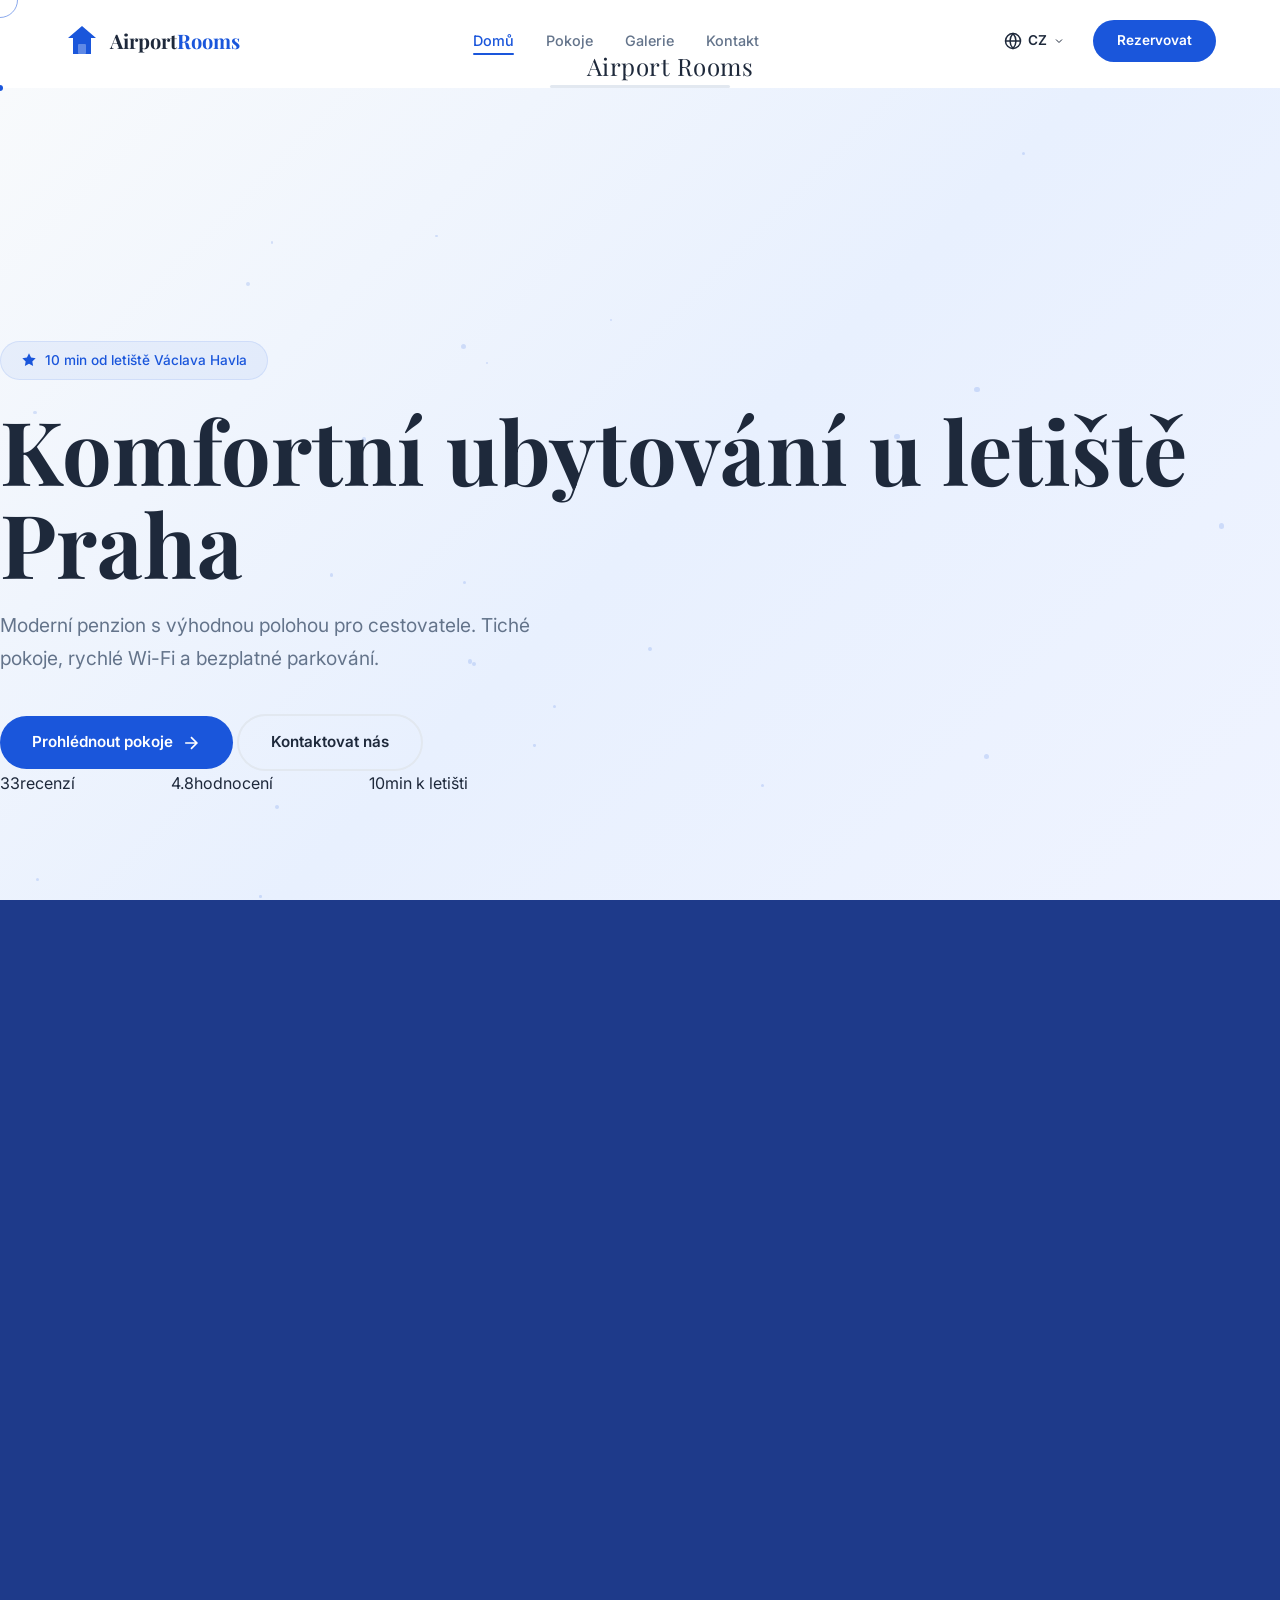
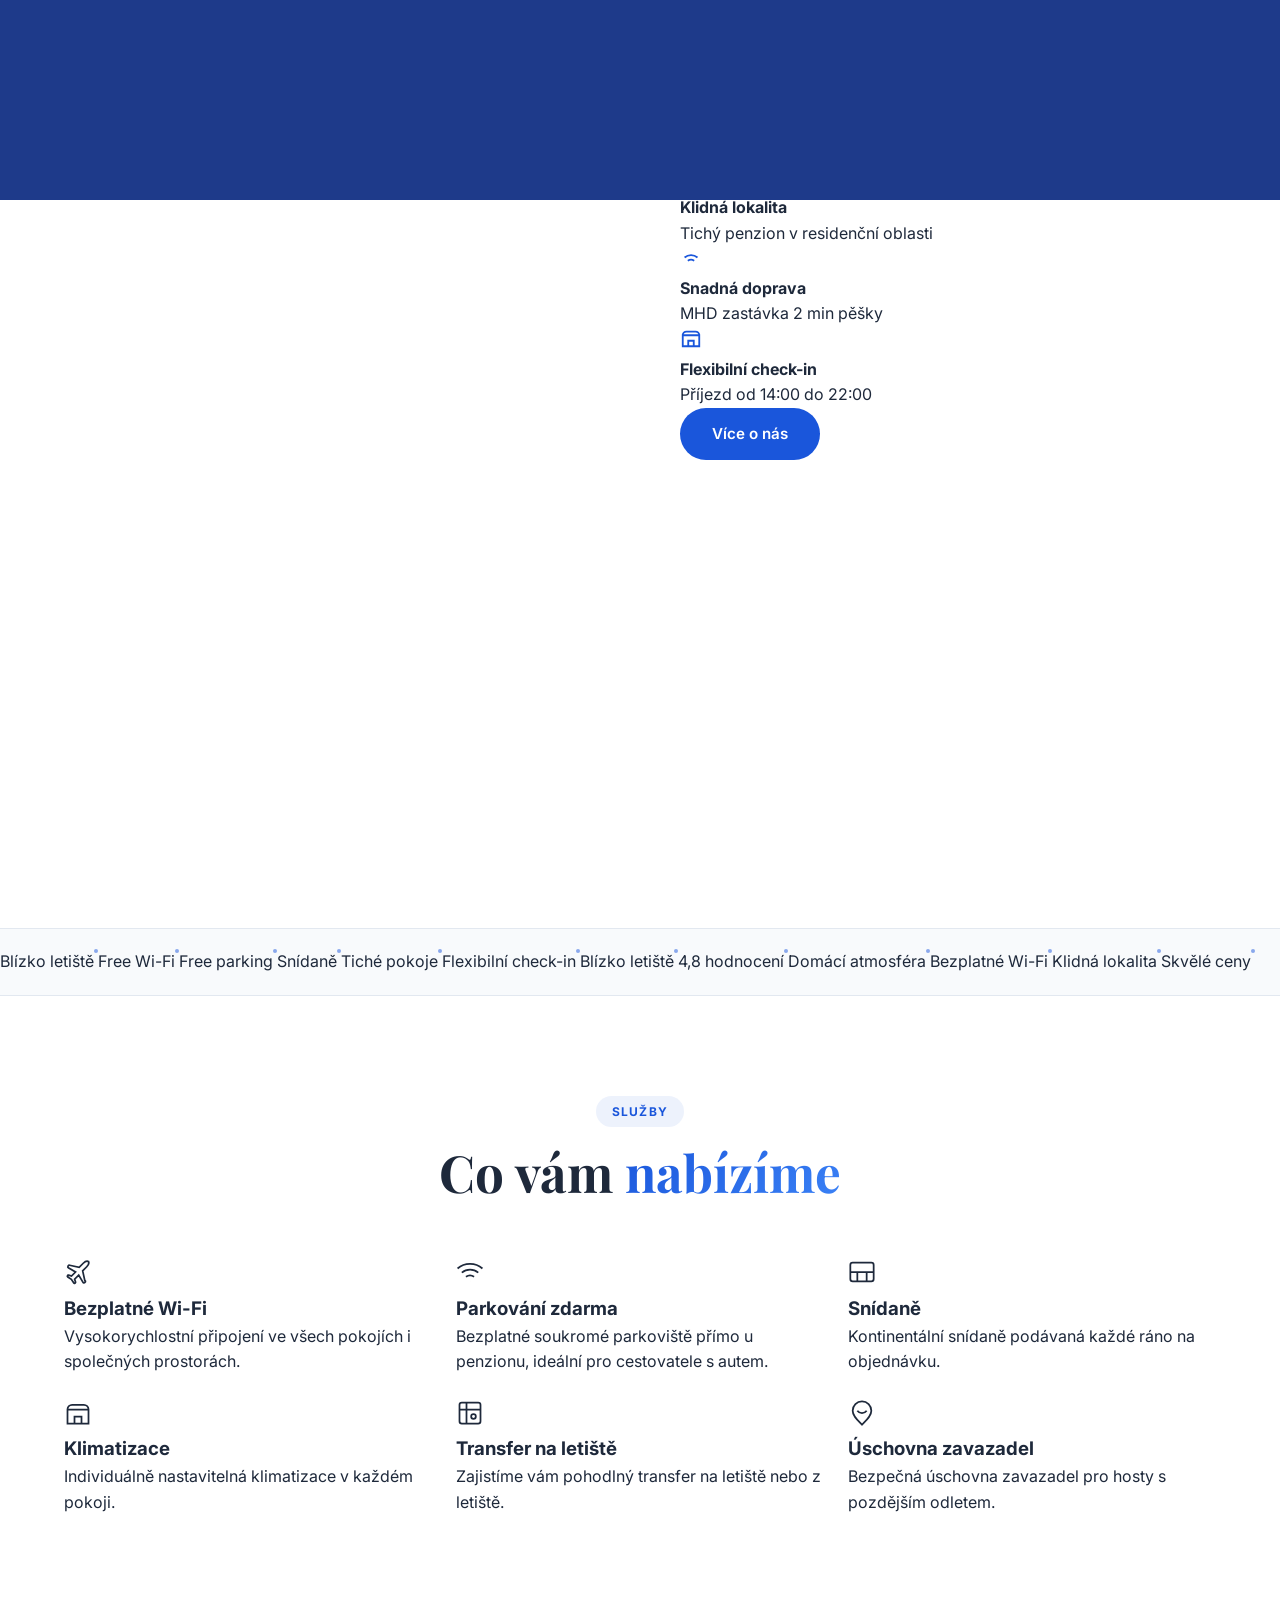
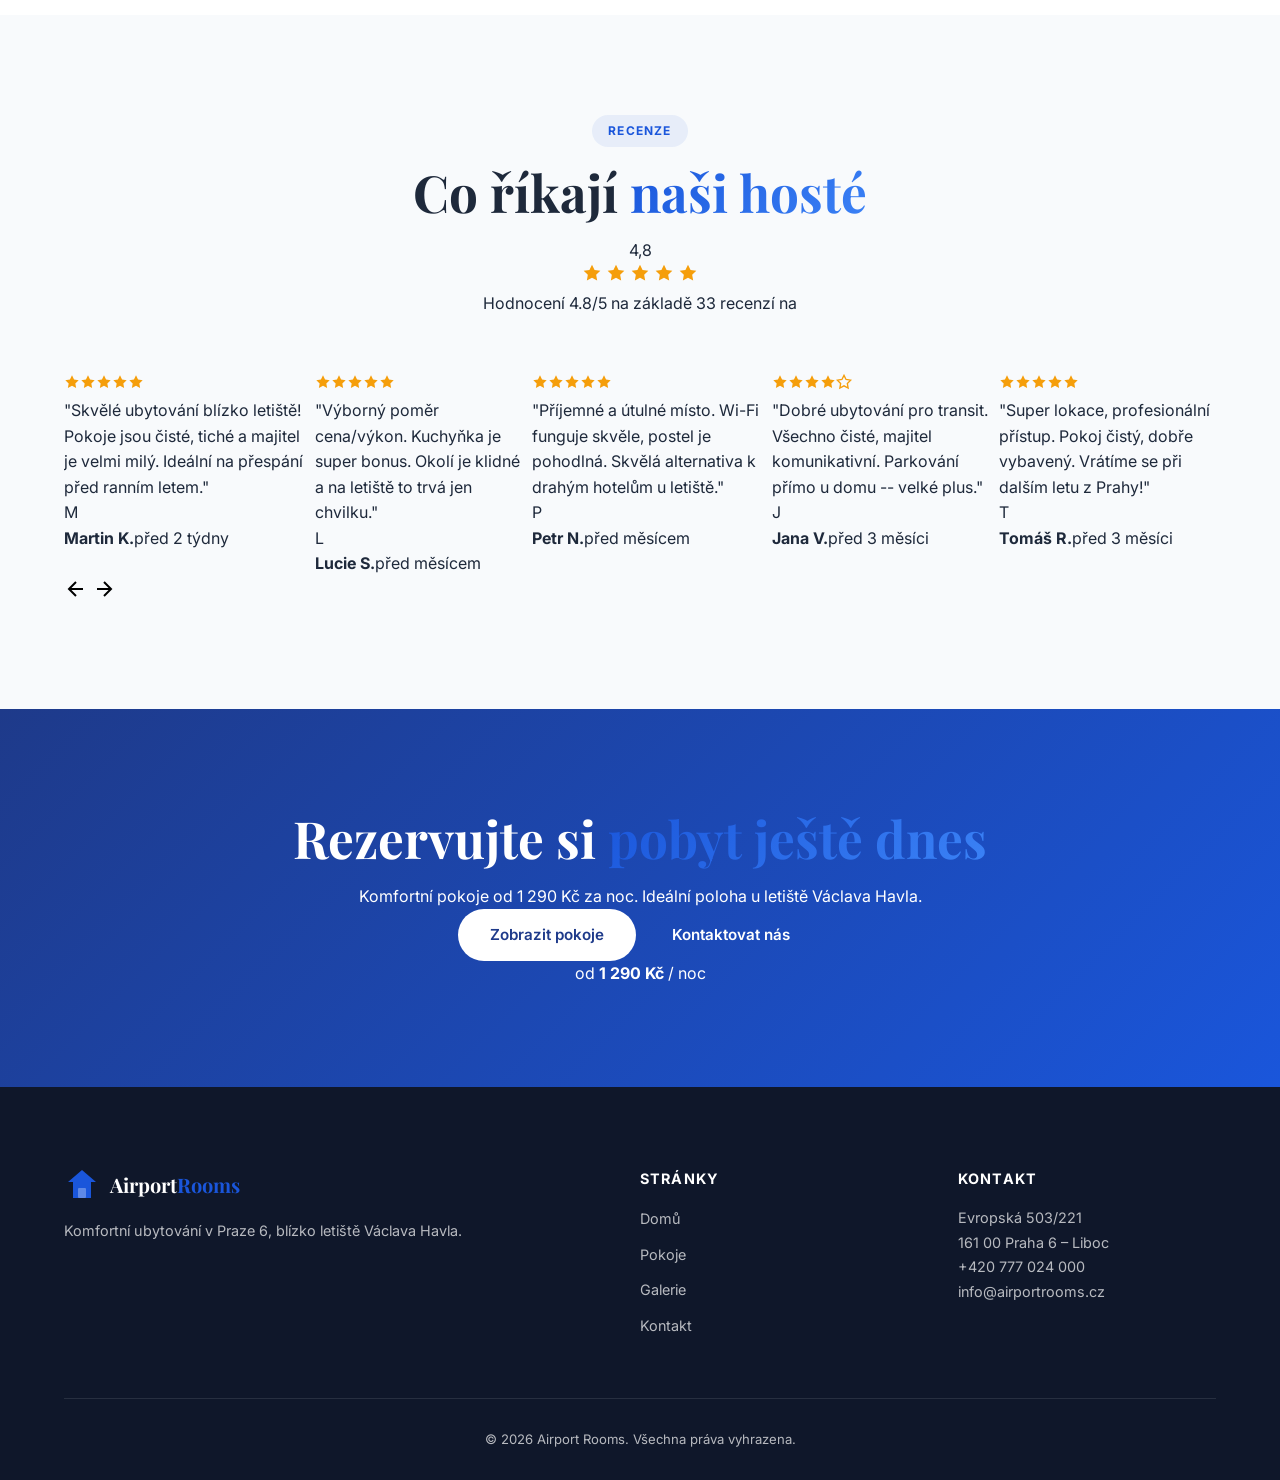
==== index.html @ 56394f33 "Initial commit - airport rooms website" ====
<!DOCTYPE html>
<html lang="cs">
<head>
    <meta charset="UTF-8">
    <meta name="viewport" content="width=device-width, initial-scale=1.0">
    <title>Airport Rooms | Ubytování u letiště Praha</title>
    <meta name="description" content="Airport Rooms – moderní penzion v Praze 6-Liboc. Komfortní ubytování blízko letiště Václava Havla s bezplatným Wi-Fi, sdíleným lounge a kuchyní.">
    <link rel="preconnect" href="https://fonts.googleapis.com">
    <link rel="preconnect" href="https://fonts.gstatic.com" crossorigin>
    <link href="https://fonts.googleapis.com/css2?family=Inter:wght@300;400;500;600;700;800;900&family=Playfair+Display:ital,wght@0,400;0,700;1,400&display=swap" rel="stylesheet">
    <link rel="stylesheet" href="css/style.css">
    <link rel="icon" type="image/svg+xml" href="data:image/svg+xml,<svg xmlns='http://www.w3.org/2000/svg' viewBox='0 0 32 32'><path d='M16 2L6 14h4v14h12V14h4L16 2z' fill='%231a56db'/></svg>">
</head>
<body data-page="home">

    <!-- PRELOADER -->
    <div id="preloader">
        <div class="preloader-inner">
            <div class="preloader-logo">
                <svg class="preloader-icon" viewBox="0 0 48 48" fill="none" xmlns="http://www.w3.org/2000/svg">
                    <path d="M24 4L4 20h6v20h28V20h6L24 4z" stroke="#fff" stroke-width="2" fill="none"/>
                    <rect x="18" y="28" width="12" height="12" rx="1" stroke="#fff" stroke-width="1.5" fill="none"/>
                    <path d="M40 8l-6 2 2-6 4 4z" fill="#fff" opacity=".6"/>
                    <path d="M44 12l-4 1.5 1.5-4L44 12z" fill="#fff" opacity=".3"/>
                </svg>
                <span class="preloader-text">Airport Rooms</span>
            </div>
            <div class="preloader-bar"><div class="preloader-bar-fill"></div></div>
        </div>
    </div>

    <!-- CURSOR -->
    <div class="cursor-dot"></div>
    <div class="cursor-ring"></div>

    <!-- PAGE TRANSITION -->
    <div class="page-transition" id="pageTransition">
        <span class="transition-label">Airport Rooms</span>
    </div>

    <!-- NAVIGATION -->
    <nav class="navbar" id="navbar">
        <div class="nav-container">
            <a href="index.html" class="nav-logo">
                <svg class="logo-svg" viewBox="0 0 36 36" fill="none" xmlns="http://www.w3.org/2000/svg">
                    <path d="M18 3L4 15h5v16h18V15h5L18 3z" fill="currentColor"/>
                    <rect x="14" y="21" width="8" height="10" rx="1" fill="#fff" opacity=".3"/>
                </svg>
                <span class="logo-text">Airport<span class="logo-accent">Rooms</span></span>
            </a>
            <ul class="nav-menu" id="navMenu">
                <li><a href="index.html" class="nav-link active" data-i18n="nav.home">Domů</a></li>
                <li><a href="rooms.html" class="nav-link" data-i18n="nav.rooms">Pokoje</a></li>
                <li><a href="gallery.html" class="nav-link" data-i18n="nav.gallery">Galerie</a></li>
                <li><a href="contact.html" class="nav-link" data-i18n="nav.contact">Kontakt</a></li>
            </ul>
            <div class="nav-right">
                <div class="lang-switcher" id="langSwitcher">
                    <button class="lang-btn" id="langBtn" aria-label="Language">
                        <svg width="18" height="18" viewBox="0 0 24 24" fill="none" stroke="currentColor" stroke-width="2"><circle cx="12" cy="12" r="10"/><path d="M2 12h20M12 2a15.3 15.3 0 0 1 4 10 15.3 15.3 0 0 1-4 10 15.3 15.3 0 0 1-4-10 15.3 15.3 0 0 1 4-10z"/></svg>
                        <span id="currentLang">CZ</span>
                        <svg class="lang-chevron" width="12" height="12" viewBox="0 0 24 24" fill="none" stroke="currentColor" stroke-width="2"><path d="M6 9l6 6 6-6"/></svg>
                    </button>
                    <div class="lang-dropdown" id="langDropdown">
                        <button class="lang-option active" data-lang="cs">Čeština</button>
                        <button class="lang-option" data-lang="en">English</button>
                        <button class="lang-option" data-lang="de">Deutsch</button>
                        <button class="lang-option" data-lang="ru">Русский</button>
                        <button class="lang-option" data-lang="it">Italiano</button>
                        <button class="lang-option" data-lang="pl">Polski</button>
                    </div>
                </div>
                <a href="rooms.html" class="nav-cta" data-i18n="nav.book">Rezervovat</a>
            </div>
            <button class="hamburger" id="hamburger" aria-label="Menu">
                <span></span><span></span><span></span>
            </button>
        </div>
    </nav>

    <!-- HERO -->
    <section class="hero" id="hero">
        <div class="hero-bg">
            <div class="hero-particles" id="heroParticles"></div>
            <div class="hero-gradient-bottom"></div>
        </div>
        <div class="hero-content">
            <div class="hero-badge reveal-up">
                <svg width="16" height="16" viewBox="0 0 24 24" fill="currentColor"><path d="M12 2l3.09 6.26L22 9.27l-5 4.87 1.18 6.88L12 17.77l-6.18 3.25L7 14.14 2 9.27l6.91-1.01L12 2z"/></svg>
                <span data-i18n="hero.badge">Hodnocení 4,8 / 5 na Google -- 33 recenzí</span>
            </div>
            <h1 class="hero-title">
                <span class="reveal-up" style="--delay:.1s" data-i18n="hero.title1">Váš domov</span>
                <span class="reveal-up hero-accent" style="--delay:.2s" data-i18n="hero.title2">u letiště Praha</span>
            </h1>
            <p class="hero-subtitle reveal-up" style="--delay:.3s" data-i18n="hero.subtitle">
                Komfortní ubytování v klidné čtvrti Praha 6 – Liboc, pouhých 10 minut od Letiště Václava Havla. Moderní pokoje, bezplatné Wi-Fi a domácí atmosféra.
            </p>
            <div class="hero-btns reveal-up" style="--delay:.4s">
                <a href="rooms.html" class="btn btn-primary btn-glow">
                    <span data-i18n="hero.cta1">Prohlédnout pokoje</span>
                    <svg width="20" height="20" viewBox="0 0 24 24" fill="none" stroke="currentColor" stroke-width="2"><path d="M5 12h14M12 5l7 7-7 7"/></svg>
                </a>
                <a href="contact.html" class="btn btn-outline" data-i18n="hero.cta2">Kontaktovat nás</a>
            </div>
            <div class="hero-stats reveal-up" style="--delay:.5s">
                <div class="stat"><span class="stat-num" data-count="33">0</span><span class="stat-lbl" data-i18n="hero.stat1">recenzí</span></div>
                <div class="stat-div"></div>
                <div class="stat"><span class="stat-num" data-count="4.8" data-dec="1">0</span><span class="stat-lbl" data-i18n="hero.stat2">hodnocení</span></div>
                <div class="stat-div"></div>
                <div class="stat"><span class="stat-num" data-count="10">0</span><span class="stat-lbl" data-i18n="hero.stat3">min k letišti</span></div>
            </div>
        </div>
    </section>

    <!-- ABOUT -->
    <section class="section about" id="about">
        <div class="container">
            <div class="about-grid">
                <div class="about-images reveal-left">
                    <div class="about-img about-img-1">
                        <img src="https://images.unsplash.com/photo-1566073771259-6a8506099945?w=600&h=800&fit=crop&q=80" alt="Airport Rooms">
                    </div>
                    <div class="about-img about-img-2">
                        <img src="https://images.unsplash.com/photo-1631049307264-da0ec9d70304?w=500&h=400&fit=crop&q=80" alt="Airport Rooms">
                    </div>
                    <div class="about-deco-circle"></div>
                </div>
                <div class="about-content">
                    <span class="tag reveal-up" data-i18n="about.tag">O nás</span>
                    <h2 class="title-lg reveal-up"><span data-i18n="about.title1">Penzion s </span><span class="gradient-text" data-i18n="about.title2">domácí atmosférou</span><span data-i18n="about.title3"> v Praze 6</span></h2>
                    <p class="text-body reveal-up" data-i18n="about.p1">Airport Rooms je útulný penzion v klidné rezidenční čtvrti Praha 6 – Liboc, zasazený do zelené oblasti s parky Šárka-Lysolaje a Divoká Šárka. Nabízíme komfortní ubytování s bezplatným Wi-Fi, sdíleným lounge prostorem a plně vybavenou kuchyní.</p>
                    <p class="text-body reveal-up" data-i18n="about.p2">Díky naší strategické poloze blízko letiště Václava Havla jsme ideální volbou pro cestovatele. Ať přijíždíte nebo odjíždíte – u nás se vždy budete cítit jako doma.</p>
                    <div class="about-features reveal-up">
                        <div class="feat">
                            <div class="feat-icon"><svg width="22" height="22" viewBox="0 0 24 24" fill="none" stroke="var(--primary)" stroke-width="2"><path d="M2 4v16h20V4H2zm0 8h20M7 12v8m5-8v8m5-8v8"/></svg></div>
                            <div><h4 data-i18n="about.feat1.title">Moderní pokoje</h4><p data-i18n="about.feat1.desc">Čisté a pohodlné s vlastním příslušenstvím</p></div>
                        </div>
                        <div class="feat">
                            <div class="feat-icon"><svg width="22" height="22" viewBox="0 0 24 24" fill="none" stroke="var(--primary)" stroke-width="2"><path d="M5 12.55a11 11 0 0 1 14.08 0M8.53 16.11a6 6 0 0 1 6.95 0M12 20h.01"/></svg></div>
                            <div><h4 data-i18n="about.feat2.title">Bezplatné Wi-Fi</h4><p data-i18n="about.feat2.desc">Vysokorychlostní internet v celém objektu</p></div>
                        </div>
                        <div class="feat">
                            <div class="feat-icon"><svg width="22" height="22" viewBox="0 0 24 24" fill="none" stroke="var(--primary)" stroke-width="2"><path d="M3 9h18v12H3V9zM3 9a4 4 0 0 1 4-4h10a4 4 0 0 1 4 4M9 21v-6h6v6"/></svg></div>
                            <div><h4 data-i18n="about.feat3.title">Sdílená kuchyň</h4><p data-i18n="about.feat3.desc">Plně vybavená kuchyně pro hosty</p></div>
                        </div>
                    </div>
                    <a href="rooms.html" class="btn btn-primary reveal-up" style="--delay:.1s" data-i18n="about.cta">Zobrazit pokoje</a>
                </div>
            </div>
        </div>
    </section>

    <!-- MARQUEE -->
    <div class="marquee-wrap">
        <div class="marquee-track">
            <span data-i18n="marquee.1">Blízko letiště</span><span class="marquee-dot"></span>
            <span data-i18n="marquee.2">4,8 hodnocení</span><span class="marquee-dot"></span>
            <span data-i18n="marquee.3">Domácí atmosféra</span><span class="marquee-dot"></span>
            <span data-i18n="marquee.4">Bezplatné Wi-Fi</span><span class="marquee-dot"></span>
            <span data-i18n="marquee.5">Klidná lokalita</span><span class="marquee-dot"></span>
            <span data-i18n="marquee.6">Skvělé ceny</span><span class="marquee-dot"></span>
            <span>Blízko letiště</span><span class="marquee-dot"></span>
            <span>4,8 hodnocení</span><span class="marquee-dot"></span>
            <span>Domácí atmosféra</span><span class="marquee-dot"></span>
            <span>Bezplatné Wi-Fi</span><span class="marquee-dot"></span>
            <span>Klidná lokalita</span><span class="marquee-dot"></span>
            <span>Skvělé ceny</span><span class="marquee-dot"></span>
        </div>
    </div>

    <!-- SERVICES -->
    <section class="section services" id="services">
        <div class="container">
            <div class="section-head text-center">
                <span class="tag reveal-up" data-i18n="services.tag">Služby</span>
                <h2 class="title-lg reveal-up"><span data-i18n="services.title1">Co vám </span><span class="gradient-text" data-i18n="services.title2">nabízíme</span></h2>
            </div>
            <div class="services-grid">
                <div class="svc-card reveal-up" style="--delay:.05s">
                    <div class="svc-icon-wrap"><svg width="28" height="28" viewBox="0 0 24 24" fill="none" stroke="currentColor" stroke-width="1.5"><path d="M17.8 19.2L16 11l3.5-3.5C21 6 21.5 4 21 3c-1-.5-3 0-4.5 1.5L13 8 4.8 6.2c-.5-.1-.9.1-1.1.5l-.3.5c-.2.4-.1.9.3 1.1l6.2 3.7-3.5 3.5-2.4-.8c-.3-.1-.7 0-.8.3l-.2.3c-.2.3-.1.7.2.9l3.1 2.1 2.1 3.1c.2.3.6.4.9.2l.3-.2c.3-.2.4-.5.3-.8l-.8-2.4 3.5-3.5 3.7 6.2c.2.4.7.5 1.1.3l.5-.3c.4-.2.6-.6.5-1.1z"/></svg></div>
                    <h3 data-i18n="services.s1.title">Blízko letiště</h3>
                    <p data-i18n="services.s1.desc">Letiště Václava Havla je pouhých 10 minut autem. Ideální pro rané lety i pozdní přílety.</p>
                </div>
                <div class="svc-card reveal-up" style="--delay:.1s">
                    <div class="svc-icon-wrap"><svg width="28" height="28" viewBox="0 0 24 24" fill="none" stroke="currentColor" stroke-width="1.5"><path d="M5 12.55a11 11 0 0 1 14.08 0M8.53 16.11a6 6 0 0 1 6.95 0M12 20h.01M1.34 8.98A16.07 16.07 0 0 1 12 5a16.07 16.07 0 0 1 10.66 3.98"/></svg></div>
                    <h3 data-i18n="services.s2.title">Bezplatné Wi-Fi</h3>
                    <p data-i18n="services.s2.desc">Vysokorychlostní internet v celém objektu pro práci i zábavu.</p>
                </div>
                <div class="svc-card reveal-up" style="--delay:.15s">
                    <div class="svc-icon-wrap"><svg width="28" height="28" viewBox="0 0 24 24" fill="none" stroke="currentColor" stroke-width="1.5"><rect x="2" y="4" width="20" height="16" rx="2"/><path d="M2 12h20M8 12v8M16 12v8"/></svg></div>
                    <h3 data-i18n="services.s3.title">Sdílený lounge</h3>
                    <p data-i18n="services.s3.desc">Útulný společenský prostor pro relaxaci a setkávání s ostatními hosty.</p>
                </div>
                <div class="svc-card reveal-up" style="--delay:.2s">
                    <div class="svc-icon-wrap"><svg width="28" height="28" viewBox="0 0 24 24" fill="none" stroke="currentColor" stroke-width="1.5"><path d="M3 9h18v12H3V9zM3 9a4 4 0 0 1 4-4h10a4 4 0 0 1 4 4M9 21v-6h6v6"/></svg></div>
                    <h3 data-i18n="services.s4.title">Vybavená kuchyně</h3>
                    <p data-i18n="services.s4.desc">Plně vybavená sdílená kuchyně s vařičem, lednicí, mikrovlnkou a nádobím.</p>
                </div>
                <div class="svc-card reveal-up" style="--delay:.25s">
                    <div class="svc-icon-wrap"><svg width="28" height="28" viewBox="0 0 24 24" fill="none" stroke="currentColor" stroke-width="1.5"><rect x="3" y="3" width="18" height="18" rx="2"/><path d="M3 9h18M9 3v18"/><circle cx="15" cy="15" r="2"/></svg></div>
                    <h3 data-i18n="services.s5.title">Parkování</h3>
                    <p data-i18n="services.s5.desc">Možnost bezplatného parkování přímo u penzionu.</p>
                </div>
                <div class="svc-card reveal-up" style="--delay:.3s">
                    <div class="svc-icon-wrap"><svg width="28" height="28" viewBox="0 0 24 24" fill="none" stroke="currentColor" stroke-width="1.5"><path d="M12 22c4-4 8-7.5 8-12a8 8 0 1 0-16 0c0 4.5 4 8 8 12z"/><path d="M8 10s1.5 2 4 2 4-2 4-2"/></svg></div>
                    <h3 data-i18n="services.s6.title">Klidná lokalita</h3>
                    <p data-i18n="services.s6.desc">Zelená čtvrť s parky Divoká Šárka a Šárka-Lysolaje.</p>
                </div>
            </div>
        </div>
    </section>

    <!-- REVIEWS -->
    <section class="section reviews" id="reviews">
        <div class="container">
            <div class="section-head text-center">
                <span class="tag reveal-up" data-i18n="reviews.tag">Recenze</span>
                <h2 class="title-lg reveal-up"><span data-i18n="reviews.title1">Co říkají naši </span><span class="gradient-text" data-i18n="reviews.title2">hosté</span></h2>
                <div class="reviews-score reveal-up">
                    <div class="score-big">4,8</div>
                    <div class="score-stars">
                        <svg width="20" height="20" viewBox="0 0 24 24" fill="var(--accent)"><path d="M12 2l3.09 6.26L22 9.27l-5 4.87 1.18 6.88L12 17.77l-6.18 3.25L7 14.14 2 9.27l6.91-1.01L12 2z"/></svg>
                        <svg width="20" height="20" viewBox="0 0 24 24" fill="var(--accent)"><path d="M12 2l3.09 6.26L22 9.27l-5 4.87 1.18 6.88L12 17.77l-6.18 3.25L7 14.14 2 9.27l6.91-1.01L12 2z"/></svg>
                        <svg width="20" height="20" viewBox="0 0 24 24" fill="var(--accent)"><path d="M12 2l3.09 6.26L22 9.27l-5 4.87 1.18 6.88L12 17.77l-6.18 3.25L7 14.14 2 9.27l6.91-1.01L12 2z"/></svg>
                        <svg width="20" height="20" viewBox="0 0 24 24" fill="var(--accent)"><path d="M12 2l3.09 6.26L22 9.27l-5 4.87 1.18 6.88L12 17.77l-6.18 3.25L7 14.14 2 9.27l6.91-1.01L12 2z"/></svg>
                        <svg width="20" height="20" viewBox="0 0 24 24" fill="var(--accent)"><path d="M12 2l3.09 6.26L22 9.27l-5 4.87 1.18 6.88L12 17.77l-6.18 3.25L7 14.14 2 9.27l6.91-1.01L12 2z"/></svg>
                    </div>
                    <div class="score-sub" data-i18n="reviews.sub">33 recenzí na Googlu</div>
                </div>
            </div>
            <div class="reviews-slider reveal-up">
                <div class="reviews-track" id="reviewsTrack">
                    <div class="rev-card">
                        <div class="rev-stars"><svg width="16" height="16" viewBox="0 0 24 24" fill="var(--accent)"><path d="M12 2l3.09 6.26L22 9.27l-5 4.87 1.18 6.88L12 17.77l-6.18 3.25L7 14.14 2 9.27l6.91-1.01L12 2z"/></svg><svg width="16" height="16" viewBox="0 0 24 24" fill="var(--accent)"><path d="M12 2l3.09 6.26L22 9.27l-5 4.87 1.18 6.88L12 17.77l-6.18 3.25L7 14.14 2 9.27l6.91-1.01L12 2z"/></svg><svg width="16" height="16" viewBox="0 0 24 24" fill="var(--accent)"><path d="M12 2l3.09 6.26L22 9.27l-5 4.87 1.18 6.88L12 17.77l-6.18 3.25L7 14.14 2 9.27l6.91-1.01L12 2z"/></svg><svg width="16" height="16" viewBox="0 0 24 24" fill="var(--accent)"><path d="M12 2l3.09 6.26L22 9.27l-5 4.87 1.18 6.88L12 17.77l-6.18 3.25L7 14.14 2 9.27l6.91-1.01L12 2z"/></svg><svg width="16" height="16" viewBox="0 0 24 24" fill="var(--accent)"><path d="M12 2l3.09 6.26L22 9.27l-5 4.87 1.18 6.88L12 17.77l-6.18 3.25L7 14.14 2 9.27l6.91-1.01L12 2z"/></svg></div>
                        <p>"Skvělé ubytování blízko letiště! Pokoje jsou čisté, tiché a majitel je velmi milý. Ideální na přespání před ranním letem."</p>
                        <div class="rev-author"><div class="rev-avatar">M</div><div><strong>Martin K.</strong><span data-i18n="reviews.r1.time">před 2 měsíci</span></div></div>
                    </div>
                    <div class="rev-card">
                        <div class="rev-stars"><svg width="16" height="16" viewBox="0 0 24 24" fill="var(--accent)"><path d="M12 2l3.09 6.26L22 9.27l-5 4.87 1.18 6.88L12 17.77l-6.18 3.25L7 14.14 2 9.27l6.91-1.01L12 2z"/></svg><svg width="16" height="16" viewBox="0 0 24 24" fill="var(--accent)"><path d="M12 2l3.09 6.26L22 9.27l-5 4.87 1.18 6.88L12 17.77l-6.18 3.25L7 14.14 2 9.27l6.91-1.01L12 2z"/></svg><svg width="16" height="16" viewBox="0 0 24 24" fill="var(--accent)"><path d="M12 2l3.09 6.26L22 9.27l-5 4.87 1.18 6.88L12 17.77l-6.18 3.25L7 14.14 2 9.27l6.91-1.01L12 2z"/></svg><svg width="16" height="16" viewBox="0 0 24 24" fill="var(--accent)"><path d="M12 2l3.09 6.26L22 9.27l-5 4.87 1.18 6.88L12 17.77l-6.18 3.25L7 14.14 2 9.27l6.91-1.01L12 2z"/></svg><svg width="16" height="16" viewBox="0 0 24 24" fill="var(--accent)"><path d="M12 2l3.09 6.26L22 9.27l-5 4.87 1.18 6.88L12 17.77l-6.18 3.25L7 14.14 2 9.27l6.91-1.01L12 2z"/></svg></div>
                        <p>"Výborný poměr cena/výkon. Kuchyňka je super bonus. Okolí je klidné a na letiště to trvá jen chvilku."</p>
                        <div class="rev-author"><div class="rev-avatar">L</div><div><strong>Lucie S.</strong><span data-i18n="reviews.r2.time">před 1 měsícem</span></div></div>
                    </div>
                    <div class="rev-card">
                        <div class="rev-stars"><svg width="16" height="16" viewBox="0 0 24 24" fill="var(--accent)"><path d="M12 2l3.09 6.26L22 9.27l-5 4.87 1.18 6.88L12 17.77l-6.18 3.25L7 14.14 2 9.27l6.91-1.01L12 2z"/></svg><svg width="16" height="16" viewBox="0 0 24 24" fill="var(--accent)"><path d="M12 2l3.09 6.26L22 9.27l-5 4.87 1.18 6.88L12 17.77l-6.18 3.25L7 14.14 2 9.27l6.91-1.01L12 2z"/></svg><svg width="16" height="16" viewBox="0 0 24 24" fill="var(--accent)"><path d="M12 2l3.09 6.26L22 9.27l-5 4.87 1.18 6.88L12 17.77l-6.18 3.25L7 14.14 2 9.27l6.91-1.01L12 2z"/></svg><svg width="16" height="16" viewBox="0 0 24 24" fill="var(--accent)"><path d="M12 2l3.09 6.26L22 9.27l-5 4.87 1.18 6.88L12 17.77l-6.18 3.25L7 14.14 2 9.27l6.91-1.01L12 2z"/></svg><svg width="16" height="16" viewBox="0 0 24 24" fill="var(--accent)"><path d="M12 2l3.09 6.26L22 9.27l-5 4.87 1.18 6.88L12 17.77l-6.18 3.25L7 14.14 2 9.27l6.91-1.01L12 2z"/></svg></div>
                        <p>"Příjemné a útulné místo. Wi-Fi funguje skvěle, postel je pohodlná. Skvělá alternativa k drahým hotelům u letiště."</p>
                        <div class="rev-author"><div class="rev-avatar">P</div><div><strong>Petr N.</strong><span data-i18n="reviews.r3.time">před 3 týdny</span></div></div>
                    </div>
                    <div class="rev-card">
                        <div class="rev-stars"><svg width="16" height="16" viewBox="0 0 24 24" fill="var(--accent)"><path d="M12 2l3.09 6.26L22 9.27l-5 4.87 1.18 6.88L12 17.77l-6.18 3.25L7 14.14 2 9.27l6.91-1.01L12 2z"/></svg><svg width="16" height="16" viewBox="0 0 24 24" fill="var(--accent)"><path d="M12 2l3.09 6.26L22 9.27l-5 4.87 1.18 6.88L12 17.77l-6.18 3.25L7 14.14 2 9.27l6.91-1.01L12 2z"/></svg><svg width="16" height="16" viewBox="0 0 24 24" fill="var(--accent)"><path d="M12 2l3.09 6.26L22 9.27l-5 4.87 1.18 6.88L12 17.77l-6.18 3.25L7 14.14 2 9.27l6.91-1.01L12 2z"/></svg><svg width="16" height="16" viewBox="0 0 24 24" fill="var(--accent)"><path d="M12 2l3.09 6.26L22 9.27l-5 4.87 1.18 6.88L12 17.77l-6.18 3.25L7 14.14 2 9.27l6.91-1.01L12 2z"/></svg><svg width="16" height="16" viewBox="0 0 24 24" fill="none" stroke="var(--accent)" stroke-width="2"><path d="M12 2l3.09 6.26L22 9.27l-5 4.87 1.18 6.88L12 17.77l-6.18 3.25L7 14.14 2 9.27l6.91-1.01L12 2z"/></svg></div>
                        <p>"Dobré ubytování pro transit. Všechno čisté, majitel komunikativní. Parkování přímo u domu -- velké plus."</p>
                        <div class="rev-author"><div class="rev-avatar">J</div><div><strong>Jana V.</strong><span data-i18n="reviews.r4.time">před 1 měsícem</span></div></div>
                    </div>
                    <div class="rev-card">
                        <div class="rev-stars"><svg width="16" height="16" viewBox="0 0 24 24" fill="var(--accent)"><path d="M12 2l3.09 6.26L22 9.27l-5 4.87 1.18 6.88L12 17.77l-6.18 3.25L7 14.14 2 9.27l6.91-1.01L12 2z"/></svg><svg width="16" height="16" viewBox="0 0 24 24" fill="var(--accent)"><path d="M12 2l3.09 6.26L22 9.27l-5 4.87 1.18 6.88L12 17.77l-6.18 3.25L7 14.14 2 9.27l6.91-1.01L12 2z"/></svg><svg width="16" height="16" viewBox="0 0 24 24" fill="var(--accent)"><path d="M12 2l3.09 6.26L22 9.27l-5 4.87 1.18 6.88L12 17.77l-6.18 3.25L7 14.14 2 9.27l6.91-1.01L12 2z"/></svg><svg width="16" height="16" viewBox="0 0 24 24" fill="var(--accent)"><path d="M12 2l3.09 6.26L22 9.27l-5 4.87 1.18 6.88L12 17.77l-6.18 3.25L7 14.14 2 9.27l6.91-1.01L12 2z"/></svg><svg width="16" height="16" viewBox="0 0 24 24" fill="var(--accent)"><path d="M12 2l3.09 6.26L22 9.27l-5 4.87 1.18 6.88L12 17.77l-6.18 3.25L7 14.14 2 9.27l6.91-1.01L12 2z"/></svg></div>
                        <p>"Super lokace, profesionální přístup. Pokoj čistý, dobře vybavený. Vrátíme se při dalším letu z Prahy!"</p>
                        <div class="rev-author"><div class="rev-avatar">T</div><div><strong>Tomáš R.</strong><span data-i18n="reviews.r5.time">před 2 týdny</span></div></div>
                    </div>
                </div>
                <div class="rev-nav">
                    <button class="rev-btn" id="revPrev" aria-label="Předchozí"><svg width="24" height="24" viewBox="0 0 24 24" fill="none" stroke="currentColor" stroke-width="2"><path d="M19 12H5M12 19l-7-7 7-7"/></svg></button>
                    <button class="rev-btn" id="revNext" aria-label="Další"><svg width="24" height="24" viewBox="0 0 24 24" fill="none" stroke="currentColor" stroke-width="2"><path d="M5 12h14M12 5l7 7-7 7"/></svg></button>
                </div>
            </div>
        </div>
    </section>

    <!-- CTA BANNER -->
    <section class="cta-section">
        <div class="container">
            <div class="cta-card reveal-up">
                <div class="cta-content">
                    <h2 class="title-lg"><span data-i18n="cta.title1">Připraveni na </span><span class="gradient-text" data-i18n="cta.title2">pohodlný pobyt?</span></h2>
                    <p data-i18n="cta.desc">Prohlédněte si naše pokoje nebo nás rovnou kontaktujte.</p>
                    <div class="cta-btns">
                        <a href="rooms.html" class="btn btn-primary btn-glow" data-i18n="cta.cta1">Prohlédnout pokoje</a>
                        <a href="contact.html" class="btn btn-outline-dark" data-i18n="cta.cta2">Kontaktovat nás</a>
                    </div>
                </div>
                <div class="cta-price-bubble">
                    <span data-i18n="cta.from">od</span>
                    <strong>1 290 Kč</strong>
                    <span data-i18n="cta.pernight">za noc</span>
                </div>
            </div>
        </div>
    </section>

    <!-- FOOTER -->
    <footer class="footer">
        <div class="container">
            <div class="footer-grid">
                <div class="footer-brand">
                    <a href="index.html" class="nav-logo">
                        <svg class="logo-svg" viewBox="0 0 36 36" fill="none"><path d="M18 3L4 15h5v16h18V15h5L18 3z" fill="currentColor"/><rect x="14" y="21" width="8" height="10" rx="1" fill="#fff" opacity=".3"/></svg>
                        <span class="logo-text">Airport<span class="logo-accent">Rooms</span></span>
                    </a>
                    <p data-i18n="footer.desc">Komfortní ubytování v Praze 6, blízko letiště Václava Havla. Váš domov daleko od domova.</p>
                </div>
                <div class="footer-col">
                    <h4 data-i18n="footer.pages">Stránky</h4>
                    <ul>
                        <li><a href="index.html" data-i18n="nav.home">Domů</a></li>
                        <li><a href="rooms.html" data-i18n="nav.rooms">Pokoje</a></li>
                        <li><a href="gallery.html" data-i18n="nav.gallery">Galerie</a></li>
                        <li><a href="contact.html" data-i18n="nav.contact">Kontakt</a></li>
                    </ul>
                </div>
                <div class="footer-col">
                    <h4 data-i18n="nav.contact">Kontakt</h4>
                    <p>Evropská 503/221<br>161 00 Praha 6 – Liboc</p>
                    <p><a href="tel:+420777024000">+420 777 024 000</a></p>
                    <p><a href="mailto:info@airportrooms.cz">info@airportrooms.cz</a></p>
                </div>
            </div>
            <div class="footer-bottom">
                <p>&copy; 2026 Airport Rooms. <span data-i18n="footer.copy">Všechna práva vyhrazena.</span></p>
            </div>
        </div>
    </footer>

    <button class="back-to-top" id="backToTop" aria-label="Nahoru"><svg width="24" height="24" viewBox="0 0 24 24" fill="none" stroke="currentColor" stroke-width="2"><path d="M18 15l-6-6-6 6"/></svg></button>
    <script src="js/main.js"></script>
</body>
</html>
---- css/style.css ----
/* ─── VARIABLES ─── */
:root {
    --primary: #1a56db;
    --primary-light: #3b82f6;
    --primary-dark: #1e3a8a;
    --accent: #f59e0b;
    --bg: #ffffff;
    --bg-alt: #f8fafc;
    --bg-dark: #0f172a;
    --text: #1e293b;
    --text-light: #64748b;
    --text-lighter: #94a3b8;
    --border: #e2e8f0;
    --radius: 16px;
    --radius-sm: 10px;
    --radius-xs: 6px;
    --shadow: 0 4px 24px rgba(0,0,0,.06);
    --shadow-lg: 0 12px 40px rgba(0,0,0,.1);
    --transition: .3s cubic-bezier(.4,0,.2,1);
    --font: 'Inter', sans-serif;
    --font-display: 'Playfair Display', serif;
}

/* ─── RESET ─── */
*, *::before, *::after { margin: 0; padding: 0; box-sizing: border-box; }
html { scroll-behavior: smooth; -webkit-font-smoothing: antialiased; }
body { font-family: var(--font); color: var(--text); background: var(--bg); line-height: 1.6; overflow-x: hidden; }
a { color: inherit; text-decoration: none; }
img { max-width: 100%; display: block; }
ul { list-style: none; }
button, input, select, textarea { font: inherit; border: none; outline: none; background: none; }

/* ─── CURSOR ─── */
.cursor-dot, .cursor-ring { position: fixed; pointer-events: none; z-index: 10000; border-radius: 50%; transform: translate(-50%,-50%); display: none; }
.cursor-dot { width: 6px; height: 6px; background: var(--primary); }
.cursor-ring { width: 36px; height: 36px; border: 1.5px solid var(--primary); opacity: .5; transition: width .2s, height .2s, opacity .2s; }
@media (pointer: fine) { .cursor-dot, .cursor-ring { display: block; } body { cursor: none; } a, button, [role="button"] { cursor: none; } }

/* ─── PRELOADER ─── */
.preloader { position: fixed; inset: 0; z-index: 99999; background: var(--bg); display: flex; align-items: center; justify-content: center; transition: opacity .6s, visibility .6s; }
.preloader.hidden { opacity: 0; visibility: hidden; pointer-events: none; }
.preloader-inner { text-align: center; }
.preloader-icon { width: 56px; height: 56px; color: var(--primary); margin: 0 auto 20px; }
.preloader-icon svg { width: 100%; height: 100%; animation: preloaderPulse 1.5s ease-in-out infinite; }
@keyframes preloaderPulse { 0%, 100% { transform: scale(1); opacity: .7; } 50% { transform: scale(1.08); opacity: 1; } }
.preloader-text { font-family: var(--font-display); font-size: 1.5rem; color: var(--text); margin-bottom: 24px; letter-spacing: .02em; }
.preloader-bar { width: 180px; height: 3px; background: var(--border); border-radius: 3px; overflow: hidden; margin: 0 auto; }
.preloader-bar span { display: block; height: 100%; width: 0; background: linear-gradient(90deg, var(--primary), var(--primary-light)); border-radius: 3px; animation: preloaderBar 1.6s ease forwards; }
@keyframes preloaderBar { to { width: 100%; } }

/* ─── PAGE TRANSITION ─── */
.page-transition { position: fixed; inset: 0; z-index: 9999; background: var(--primary-dark); display: flex; align-items: center; justify-content: center; transform: translateY(100%); pointer-events: none; }
.page-transition.active { animation: pageUp .5s ease forwards; }
.transition-label { font-family: var(--font-display); color: #fff; font-size: 1.5rem; letter-spacing: .05em; opacity: 0; }
.page-transition.active .transition-label { animation: fadeLabel .3s .15s ease forwards; }
@keyframes pageUp { to { transform: translateY(0); } }
@keyframes fadeLabel { to { opacity: 1; } }

/* ─── LAYOUT ─── */
.container { max-width: 1200px; margin: 0 auto; padding: 0 24px; }
.section { padding: 100px 0; }
.text-center { text-align: center; }

/* ─── TYPOGRAPHY ─── */
.tag { display: inline-block; font-size: .75rem; font-weight: 700; letter-spacing: .1em; text-transform: uppercase; color: var(--primary); background: rgba(26,86,219,.08); padding: 6px 16px; border-radius: 40px; margin-bottom: 16px; }
.title-xl { font-family: var(--font-display); font-size: clamp(2.5rem, 6vw, 4.5rem); line-height: 1.1; font-weight: 700; margin-bottom: 20px; }
.title-lg { font-family: var(--font-display); font-size: clamp(2rem, 4vw, 3.2rem); line-height: 1.15; font-weight: 700; margin-bottom: 16px; }
.title-md { font-family: var(--font-display); font-size: clamp(1.4rem, 2.5vw, 2rem); line-height: 1.2; font-weight: 700; margin-bottom: 12px; }
.gradient-text { background: linear-gradient(135deg, var(--primary), var(--primary-light)); -webkit-background-clip: text; -webkit-text-fill-color: transparent; background-clip: text; }
.text-body-lg { font-size: 1.125rem; color: var(--text-light); max-width: 600px; line-height: 1.7; }
.section-head { margin-bottom: 56px; }
.section-head .text-body-lg { margin: 0 auto; }

/* ─── BUTTONS ─── */
.btn { display: inline-flex; align-items: center; gap: 8px; font-weight: 600; font-size: .95rem; padding: 14px 32px; border-radius: 60px; transition: var(--transition); cursor: pointer; }
.btn-primary { background: var(--primary); color: #fff; }
.btn-primary:hover { background: var(--primary-dark); transform: translateY(-2px); box-shadow: 0 8px 24px rgba(26,86,219,.3); }
.btn-outline { border: 2px solid var(--border); color: var(--text); }
.btn-outline:hover { border-color: var(--primary); color: var(--primary); transform: translateY(-2px); }
.btn-full { width: 100%; justify-content: center; }

/* ─── NAVBAR ─── */
.navbar { position: fixed; top: 0; left: 0; width: 100%; z-index: 1000; padding: 20px 0; transition: var(--transition); }
.navbar.scrolled { background: rgba(255,255,255,.95); backdrop-filter: blur(16px); padding: 12px 0; box-shadow: 0 1px 12px rgba(0,0,0,.06); }
.nav-container { display: flex; align-items: center; justify-content: space-between; max-width: 1200px; margin: 0 auto; padding: 0 24px; }
.nav-logo { display: flex; align-items: center; gap: 10px; }
.logo-svg { width: 36px; height: 36px; color: var(--primary); }
.logo-text { font-family: var(--font-display); font-size: 1.25rem; font-weight: 700; }
.logo-accent { color: var(--primary); }
.nav-menu { display: flex; gap: 32px; }
.nav-link { font-size: .9rem; font-weight: 500; color: var(--text-light); position: relative; padding: 4px 0; transition: var(--transition); }
.nav-link::after { content: ''; position: absolute; bottom: -2px; left: 0; width: 0; height: 2px; background: var(--primary); border-radius: 2px; transition: var(--transition); }
.nav-link:hover, .nav-link.active { color: var(--primary); }
.nav-link:hover::after, .nav-link.active::after { width: 100%; }
.nav-right { display: flex; align-items: center; gap: 16px; }
.nav-cta { font-size: .85rem; font-weight: 600; padding: 10px 24px; border-radius: 60px; background: var(--primary); color: #fff; transition: var(--transition); }
.nav-cta:hover { background: var(--primary-dark); transform: translateY(-1px); }

/* ─── LANGUAGE SWITCHER ─── */
.lang-switcher { position: relative; }
.lang-btn { display: flex; align-items: center; gap: 6px; padding: 6px 12px; border-radius: 8px; font-size: .85rem; font-weight: 600; color: var(--text); cursor: pointer; transition: var(--transition); }
.lang-btn:hover { background: var(--bg-alt); }
.lang-chevron { transition: transform .2s; }
.lang-switcher.open .lang-chevron { transform: rotate(180deg); }
.lang-dropdown { position: absolute; top: calc(100% + 8px); right: 0; background: var(--bg); border: 1px solid var(--border); border-radius: var(--radius-sm); box-shadow: var(--shadow-lg); padding: 6px; min-width: 140px; opacity: 0; visibility: hidden; transform: translateY(-8px); transition: var(--transition); z-index: 100; }
.lang-switcher.open .lang-dropdown { opacity: 1; visibility: visible; transform: translateY(0); }
.lang-option { display: block; width: 100%; text-align: left; padding: 8px 14px; font-size: .85rem; font-weight: 500; border-radius: var(--radius-xs); cursor: pointer; transition: var(--transition); color: var(--text); }
.lang-option:hover { background: var(--bg-alt); }
.lang-option.active { color: var(--primary); font-weight: 600; }

/* ─── HAMBURGER ─── */
.hamburger { display: none; flex-direction: column; gap: 5px; width: 28px; cursor: pointer; z-index: 1001; }
.hamburger span { display: block; width: 100%; height: 2px; background: var(--text); border-radius: 2px; transition: var(--transition); }
.hamburger.active span:nth-child(1) { transform: rotate(45deg) translate(5px, 5px); }
.hamburger.active span:nth-child(2) { opacity: 0; }
.hamburger.active span:nth-child(3) { transform: rotate(-45deg) translate(5px, -5px); }

/* ─── HERO (homepage) ─── */
.hero { position: relative; min-height: 100vh; display: flex; align-items: center; overflow: hidden; background: linear-gradient(135deg, #f8fafc 0%, #e8f0fe 50%, #f0f4ff 100%); }
.hero-particles { position: absolute; inset: 0; pointer-events: none; }
.hero-particles span { position: absolute; width: 4px; height: 4px; background: var(--primary); border-radius: 50%; opacity: .15; animation: particleFloat 12s linear infinite; }
@keyframes particleFloat { 0% { transform: translateY(0) scale(1); opacity: .15; } 50% { opacity: .3; } 100% { transform: translateY(-100vh) scale(0); opacity: 0; } }
.hero-badge { display: inline-flex; align-items: center; gap: 8px; background: rgba(26,86,219,.06); border: 1px solid rgba(26,86,219,.1); border-radius: 40px; padding: 8px 20px; font-size: .85rem; font-weight: 500; color: var(--primary); margin-bottom: 24px; }
.hero-badge svg { flex-shrink: 0; }
.hero-title { font-family: var(--font-display); font-size: clamp(3rem, 7vw, 5.5rem); line-height: 1.05; font-weight: 700; margin-bottom: 20px; }
.hero-subtitle { font-size: 1.2rem; color: var(--text-light); max-width: 540px; margin-bottom: 40px; line-height: 1.7; }
.hero-ctas { display: flex; gap: 16px; flex-wrap: wrap; margin-bottom: 56px; }
.hero-stats { display: flex; gap: 48px; }
.hero-stat { display: flex; flex-direction: column; }
.hero-stat-num { font-family: var(--font-display); font-size: 2.2rem; font-weight: 700; color: var(--primary); }
.hero-stat-label { font-size: .85rem; color: var(--text-light); }
.hero-img { position: absolute; right: -2%; top: 50%; transform: translateY(-50%); width: 44%; height: 80vh; border-radius: 24px 0 0 24px; overflow: hidden; }
.hero-img img { width: 100%; height: 100%; object-fit: cover; }
.hero-content { position: relative; z-index: 2; padding: 140px 0 80px; }

/* ─── PAGE HEADER (subpages) ─── */
.page-header { position: relative; padding: 160px 0 80px; overflow: hidden; text-align: center; }
.page-header-bg { position: absolute; inset: 0; background: linear-gradient(135deg, #f0f4ff, #e8f0fe, #f8fafc); z-index: -1; }
.page-header-bg::after { content: ''; position: absolute; bottom: 0; left: 0; right: 0; height: 120px; background: linear-gradient(to top, var(--bg), transparent); }

/* ─── MARQUEE ─── */
.marquee-wrap { overflow: hidden; padding: 20px 0; border-top: 1px solid var(--border); border-bottom: 1px solid var(--border); background: var(--bg-alt); }
.marquee-track { display: flex; gap: 0; animation: marqueeScroll 40s linear infinite; width: max-content; }
.marquee-item { white-space: nowrap; font-size: .85rem; font-weight: 500; color: var(--text-light); padding: 0 20px; display: flex; align-items: center; gap: 20px; }
.marquee-dot { width: 4px; height: 4px; background: var(--primary); border-radius: 50%; opacity: .5; }
@keyframes marqueeScroll { to { transform: translateX(-50%); } }

/* ─── ABOUT ─── */
.about-grid { display: grid; grid-template-columns: 1fr 1fr; gap: 80px; align-items: center; }
.about-img { position: relative; border-radius: var(--radius); overflow: hidden; aspect-ratio: 4/5; }
.about-img img { width: 100%; height: 100%; object-fit: cover; }
.about-img-badge { position: absolute; bottom: 24px; left: 24px; background: rgba(255,255,255,.95); backdrop-filter: blur(12px); border-radius: var(--radius-sm); padding: 16px 20px; display: flex; align-items: center; gap: 12px; }
.about-img-badge .badge-stars { display: flex; gap: 2px; color: var(--accent); }
.about-text p { color: var(--text-light); margin-bottom: 16px; line-height: 1.8; }
.features-mini { display: grid; grid-template-columns: 1fr 1fr; gap: 16px; margin-top: 32px; }
.feat-mini { background: var(--bg-alt); border-radius: var(--radius-sm); padding: 20px; transition: var(--transition); }
.feat-mini:hover { transform: translateY(-4px); box-shadow: var(--shadow); }
.feat-mini h4 { font-size: .95rem; margin-bottom: 4px; }
.feat-mini p { font-size: .82rem; color: var(--text-light); }
.about-cta { display: inline-flex; align-items: center; gap: 8px; font-weight: 600; color: var(--primary); margin-top: 28px; transition: var(--transition); }
.about-cta:hover { gap: 12px; }
.about-cta svg { transition: transform .2s; }
.about-cta:hover svg { transform: translateX(4px); }

/* ─── SERVICES ─── */
.services-grid { display: grid; grid-template-columns: repeat(3, 1fr); gap: 24px; }
.service-card { background: var(--bg); border: 1px solid var(--border); border-radius: var(--radius); padding: 36px 28px; transition: var(--transition); position: relative; overflow: hidden; }
.service-card::before { content: ''; position: absolute; top: 0; left: 0; right: 0; height: 3px; background: linear-gradient(90deg, var(--primary), var(--primary-light)); transform: scaleX(0); transition: transform .4s ease; }
.service-card:hover::before { transform: scaleX(1); }
.service-card:hover { transform: translateY(-4px); box-shadow: var(--shadow); }
.service-icon { width: 48px; height: 48px; background: rgba(26,86,219,.08); border-radius: 12px; display: flex; align-items: center; justify-content: center; margin-bottom: 20px; color: var(--primary); }
.service-card h3 { font-size: 1.1rem; margin-bottom: 8px; }
.service-card p { font-size: .9rem; color: var(--text-light); line-height: 1.6; }

/* ─── REVIEWS ─── */
.reviews { background: var(--bg-alt); }
.reviews-slider { position: relative; overflow: hidden; }
.reviews-track { display: flex; transition: transform .5s ease; }
.review-card { min-width: 100%; padding: 0 20px; }
.review-inner { max-width: 700px; margin: 0 auto; background: var(--bg); border-radius: var(--radius); padding: 40px; box-shadow: var(--shadow); text-align: center; }
.review-stars { display: flex; gap: 4px; color: var(--accent); justify-content: center; margin-bottom: 20px; }
.review-stars svg { width: 18px; height: 18px; }
.review-text { font-size: 1.1rem; line-height: 1.7; color: var(--text); margin-bottom: 20px; font-style: italic; }
.review-author { font-weight: 600; font-size: .95rem; }
.review-time { font-size: .82rem; color: var(--text-light); }
.reviews-nav { display: flex; justify-content: center; gap: 12px; margin-top: 32px; }
.reviews-nav button { width: 44px; height: 44px; border-radius: 50%; border: 1px solid var(--border); display: flex; align-items: center; justify-content: center; cursor: pointer; transition: var(--transition); background: var(--bg); color: var(--text); }
.reviews-nav button:hover { border-color: var(--primary); color: var(--primary); }
.reviews-sub { font-size: .9rem; color: var(--text-light); margin-top: 16px; text-align: center; }
.reviews-sub a { color: var(--primary); font-weight: 600; }

/* ─── CTA SECTION ─── */
.cta-section { background: linear-gradient(135deg, var(--primary-dark), var(--primary)); padding: 100px 0; text-align: center; color: #fff; position: relative; overflow: hidden; }
.cta-section .tag { background: rgba(255,255,255,.15); color: #fff; }
.cta-section .title-lg { color: #fff; }
.cta-section .text-body-lg { color: rgba(255,255,255,.8); margin: 0 auto 40px; }
.cta-ctas { display: flex; gap: 16px; justify-content: center; flex-wrap: wrap; }
.cta-section .btn-primary { background: #fff; color: var(--primary-dark); }
.cta-section .btn-primary:hover { background: var(--bg-alt); }
.cta-section .btn-outline { border-color: rgba(255,255,255,.3); color: #fff; }
.cta-section .btn-outline:hover { border-color: #fff; background: rgba(255,255,255,.1); }
.cta-price { font-size: 1rem; color: rgba(255,255,255,.7); margin-top: 24px; }
.cta-price strong { color: #fff; font-size: 1.5rem; }

/* ─── ROOMS ─── */
.room-card { display: grid; grid-template-columns: 1fr 1fr; gap: 48px; align-items: center; margin-bottom: 80px; }
.room-card:nth-child(even) { direction: rtl; }
.room-card:nth-child(even) > * { direction: ltr; }
.room-card:last-child { margin-bottom: 0; }
.room-img { position: relative; border-radius: var(--radius); overflow: hidden; aspect-ratio: 4/3; }
.room-img img { width: 100%; height: 100%; object-fit: cover; transition: transform .5s ease; }
.room-img:hover img { transform: scale(1.04); }
.room-badge { position: absolute; top: 16px; left: 16px; background: var(--primary); color: #fff; font-size: .75rem; font-weight: 700; padding: 6px 14px; border-radius: 40px; text-transform: uppercase; letter-spacing: .05em; }
.room-content h3 { font-family: var(--font-display); font-size: 1.6rem; margin-bottom: 12px; }
.room-content > p { color: var(--text-light); margin-bottom: 20px; line-height: 1.7; }
.room-perks { display: flex; flex-wrap: wrap; gap: 10px; margin-bottom: 24px; }
.room-perk { display: inline-flex; align-items: center; gap: 6px; font-size: .82rem; color: var(--text-light); background: var(--bg-alt); padding: 6px 14px; border-radius: 40px; }
.room-perk svg, .perk-svg { width: 14px; height: 14px; flex-shrink: 0; color: var(--primary); }
.room-price { display: flex; align-items: baseline; gap: 6px; margin-bottom: 20px; }
.room-price strong { font-family: var(--font-display); font-size: 2rem; color: var(--primary); }
.room-price span { font-size: .9rem; color: var(--text-light); }

/* ─── GALLERY ─── */
.gallery-filters { display: flex; gap: 8px; justify-content: center; flex-wrap: wrap; margin-bottom: 40px; }
.filter-btn { padding: 8px 20px; border-radius: 40px; font-size: .85rem; font-weight: 500; border: 1px solid var(--border); cursor: pointer; transition: var(--transition); color: var(--text-light); background: var(--bg); }
.filter-btn:hover, .filter-btn.active { background: var(--primary); color: #fff; border-color: var(--primary); }
.gallery-grid { display: grid; grid-template-columns: repeat(3, 1fr); gap: 16px; }
.gallery-item { position: relative; border-radius: var(--radius-sm); overflow: hidden; aspect-ratio: 4/3; cursor: pointer; }
.gallery-item img { width: 100%; height: 100%; object-fit: cover; transition: transform .5s ease; }
.gallery-item:hover img { transform: scale(1.06); }
.gallery-item::after { content: ''; position: absolute; inset: 0; background: linear-gradient(to top, rgba(0,0,0,.4), transparent); opacity: 0; transition: var(--transition); }
.gallery-item:hover::after { opacity: 1; }
.gallery-item[style*="display: none"] { display: none !important; }

/* ─── LIGHTBOX ─── */
.lightbox { position: fixed; inset: 0; z-index: 9998; background: rgba(0,0,0,.92); display: flex; align-items: center; justify-content: center; opacity: 0; visibility: hidden; transition: var(--transition); }
.lightbox.active { opacity: 1; visibility: visible; }
.lightbox img { max-width: 90vw; max-height: 85vh; border-radius: var(--radius-sm); object-fit: contain; }
.lightbox-close { position: absolute; top: 24px; right: 24px; width: 44px; height: 44px; border-radius: 50%; background: rgba(255,255,255,.1); display: flex; align-items: center; justify-content: center; cursor: pointer; transition: var(--transition); color: #fff; }
.lightbox-close:hover { background: rgba(255,255,255,.2); }
.lightbox-nav { position: absolute; top: 50%; transform: translateY(-50%); width: 48px; height: 48px; border-radius: 50%; background: rgba(255,255,255,.1); display: flex; align-items: center; justify-content: center; cursor: pointer; color: #fff; transition: var(--transition); }
.lightbox-nav:hover { background: rgba(255,255,255,.2); }
.lightbox-prev { left: 24px; }
.lightbox-next { right: 24px; }

/* ─── CONTACT PAGE ─── */
.contact-grid { display: grid; grid-template-columns: 1fr 1fr; gap: 60px; }
.c-card { display: flex; gap: 16px; align-items: flex-start; padding: 20px; border-radius: var(--radius-sm); transition: var(--transition); }
.c-card:hover { background: var(--bg-alt); }
.c-icon { width: 44px; height: 44px; background: rgba(26,86,219,.08); border-radius: 12px; display: flex; align-items: center; justify-content: center; flex-shrink: 0; }
.c-card h4 { font-size: .95rem; margin-bottom: 4px; }
.c-card p { font-size: .9rem; color: var(--text-light); line-height: 1.6; }
.c-card a { color: var(--primary); font-weight: 500; }
.contact-map { border-radius: var(--radius); overflow: hidden; }
.form-wrap { background: var(--bg-alt); border-radius: var(--radius); padding: 40px; }
.form-wrap h3 { font-family: var(--font-display); font-size: 1.5rem; margin-bottom: 28px; }
.fg { position: relative; margin-bottom: 20px; }
.fg input, .fg textarea, .fg select { width: 100%; padding: 14px 16px; border: 1px solid var(--border); border-radius: var(--radius-sm); font-size: .95rem; background: var(--bg); transition: var(--transition); color: var(--text); }
.fg input:focus, .fg textarea:focus, .fg select:focus { border-color: var(--primary); box-shadow: 0 0 0 3px rgba(26,86,219,.1); }
.fg label { position: absolute; top: 14px; left: 16px; font-size: .9rem; color: var(--text-light); pointer-events: none; transition: var(--transition); background: transparent; padding: 0 4px; }
.fg input:focus ~ label, .fg input:not(:placeholder-shown) ~ label,
.fg textarea:focus ~ label, .fg textarea:not(:placeholder-shown) ~ label { top: -8px; left: 12px; font-size: .75rem; color: var(--primary); font-weight: 600; background: var(--bg-alt); }
.fg .select-label { top: -8px; left: 12px; font-size: .75rem; color: var(--primary); font-weight: 600; background: var(--bg-alt); }
.form-2col { display: grid; grid-template-columns: 1fr 1fr; gap: 16px; }
.form-success { display: none; text-align: center; padding: 40px 20px; }
.form-success.active { display: block; }
.form-success h3 { margin-bottom: 8px; }
.form-success p { color: var(--text-light); }

/* ─── LOCATION FACTS ─── */
.loc-grid { display: grid; grid-template-columns: repeat(4, 1fr); gap: 24px; }
.loc-card { text-align: center; padding: 32px 20px; background: var(--bg-alt); border-radius: var(--radius); transition: var(--transition); }
.loc-card:hover { transform: translateY(-4px); box-shadow: var(--shadow); }
.loc-icon { width: 56px; height: 56px; margin: 0 auto 16px; background: rgba(26,86,219,.08); border-radius: 50%; display: flex; align-items: center; justify-content: center; }
.loc-card strong { display: block; font-size: .95rem; margin-bottom: 4px; }
.loc-card span { font-size: .85rem; color: var(--text-light); }

/* ─── FOOTER ─── */
.footer { background: var(--bg-dark); color: rgba(255,255,255,.7); padding: 80px 0 30px; }
.footer-grid { display: grid; grid-template-columns: 2fr 1fr 1fr; gap: 60px; margin-bottom: 50px; }
.footer-brand p { margin-top: 16px; font-size: .9rem; line-height: 1.7; }
.footer-brand .nav-logo { color: #fff; }
.footer-col h4 { color: #fff; font-size: .9rem; margin-bottom: 16px; text-transform: uppercase; letter-spacing: .08em; }
.footer-col ul li { margin-bottom: 10px; }
.footer-col a { font-size: .9rem; transition: var(--transition); }
.footer-col a:hover { color: var(--primary-light); }
.footer-col p { font-size: .9rem; line-height: 1.7; }
.footer-bottom { padding-top: 30px; border-top: 1px solid rgba(255,255,255,.1); text-align: center; font-size: .82rem; }

/* ─── BACK TO TOP ─── */
.back-to-top { position: fixed; bottom: 32px; right: 32px; width: 48px; height: 48px; border-radius: 50%; background: var(--primary); color: #fff; display: flex; align-items: center; justify-content: center; cursor: pointer; opacity: 0; visibility: hidden; transform: translateY(12px); transition: var(--transition); z-index: 100; box-shadow: 0 4px 16px rgba(26,86,219,.3); }
.back-to-top.visible { opacity: 1; visibility: visible; transform: translateY(0); }
.back-to-top:hover { background: var(--primary-dark); transform: translateY(-2px); }

/* ─── REVEAL ANIMATIONS ─── */
.reveal-up { opacity: 0; transform: translateY(32px); transition: opacity .7s ease, transform .7s ease; transition-delay: var(--delay, 0s); }
.reveal-up.visible { opacity: 1; transform: translateY(0); }
.reveal-right { opacity: 0; transform: translateX(32px); transition: opacity .7s ease, transform .7s ease; transition-delay: var(--delay, 0s); }
.reveal-right.visible { opacity: 1; transform: translateX(0); }
.reveal-scale { opacity: 0; transform: scale(.95); transition: opacity .7s ease, transform .7s ease; transition-delay: var(--delay, 0s); }
.reveal-scale.visible { opacity: 1; transform: scale(1); }

/* ─── RESPONSIVE ─── */
@media (max-width: 1024px) {
    .hero-img { display: none; }
    .about-grid { grid-template-columns: 1fr; gap: 40px; }
    .services-grid { grid-template-columns: repeat(2, 1fr); }
    .room-card { grid-template-columns: 1fr; gap: 24px; }
    .room-card:nth-child(even) { direction: ltr; }
    .contact-grid { grid-template-columns: 1fr; gap: 40px; }
    .footer-grid { grid-template-columns: 1fr 1fr; }
    .loc-grid { grid-template-columns: repeat(2, 1fr); }
}

@media (max-width: 768px) {
    .nav-menu { position: fixed; top: 0; right: -100%; width: 80%; max-width: 360px; height: 100vh; background: var(--bg); flex-direction: column; padding: 100px 40px 40px; gap: 24px; box-shadow: var(--shadow-lg); transition: right .4s ease; z-index: 999; }
    .nav-menu.open { right: 0; }
    .hamburger { display: flex; }
    .nav-cta { display: none; }
    .hero-stats { gap: 24px; }
    .hero-title { font-size: clamp(2.2rem, 8vw, 3.5rem); }
    .services-grid { grid-template-columns: 1fr; }
    .gallery-grid { grid-template-columns: repeat(2, 1fr); }
    .footer-grid { grid-template-columns: 1fr; gap: 32px; }
    .section { padding: 60px 0; }
    .form-2col { grid-template-columns: 1fr; }
    .loc-grid { grid-template-columns: 1fr; }
}

@media (max-width: 480px) {
    .gallery-grid { grid-template-columns: 1fr; }
    .hero-ctas { flex-direction: column; }
    .hero-ctas .btn { width: 100%; justify-content: center; }
    .features-mini { grid-template-columns: 1fr; }
}
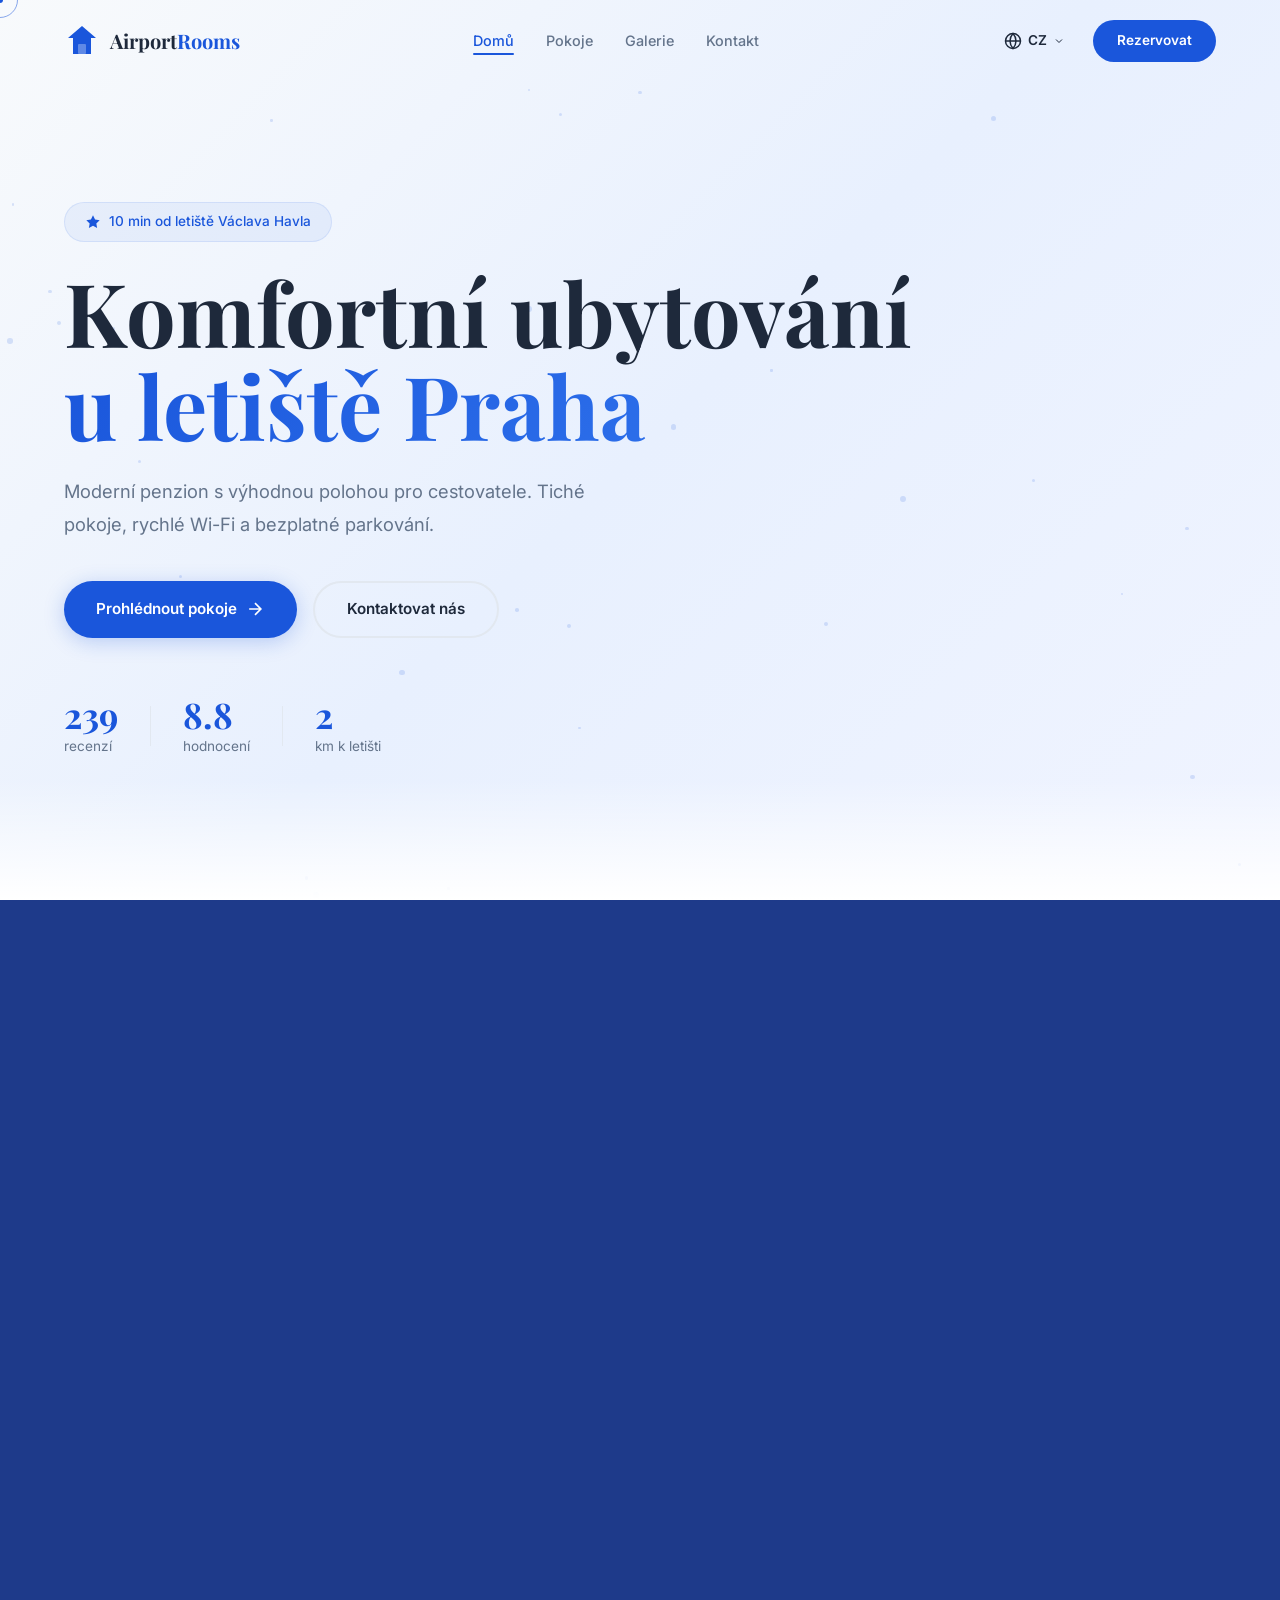
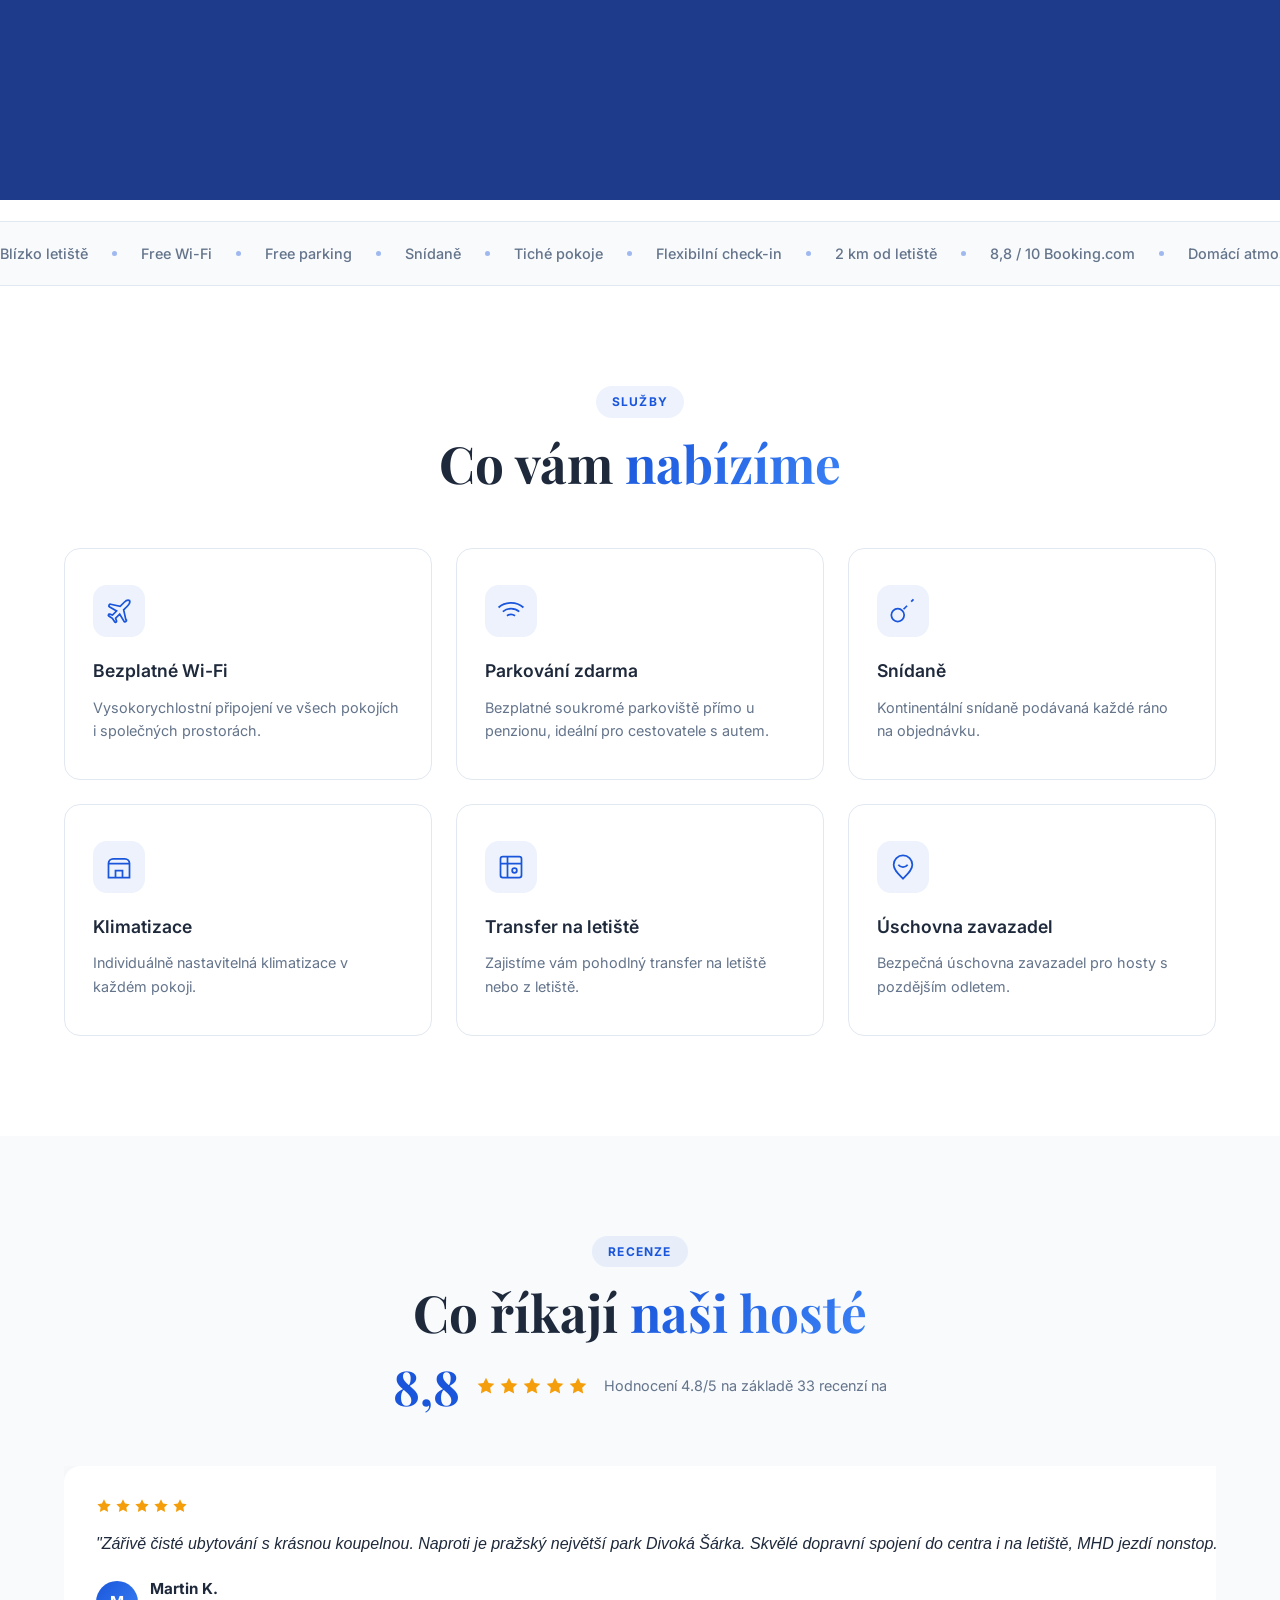
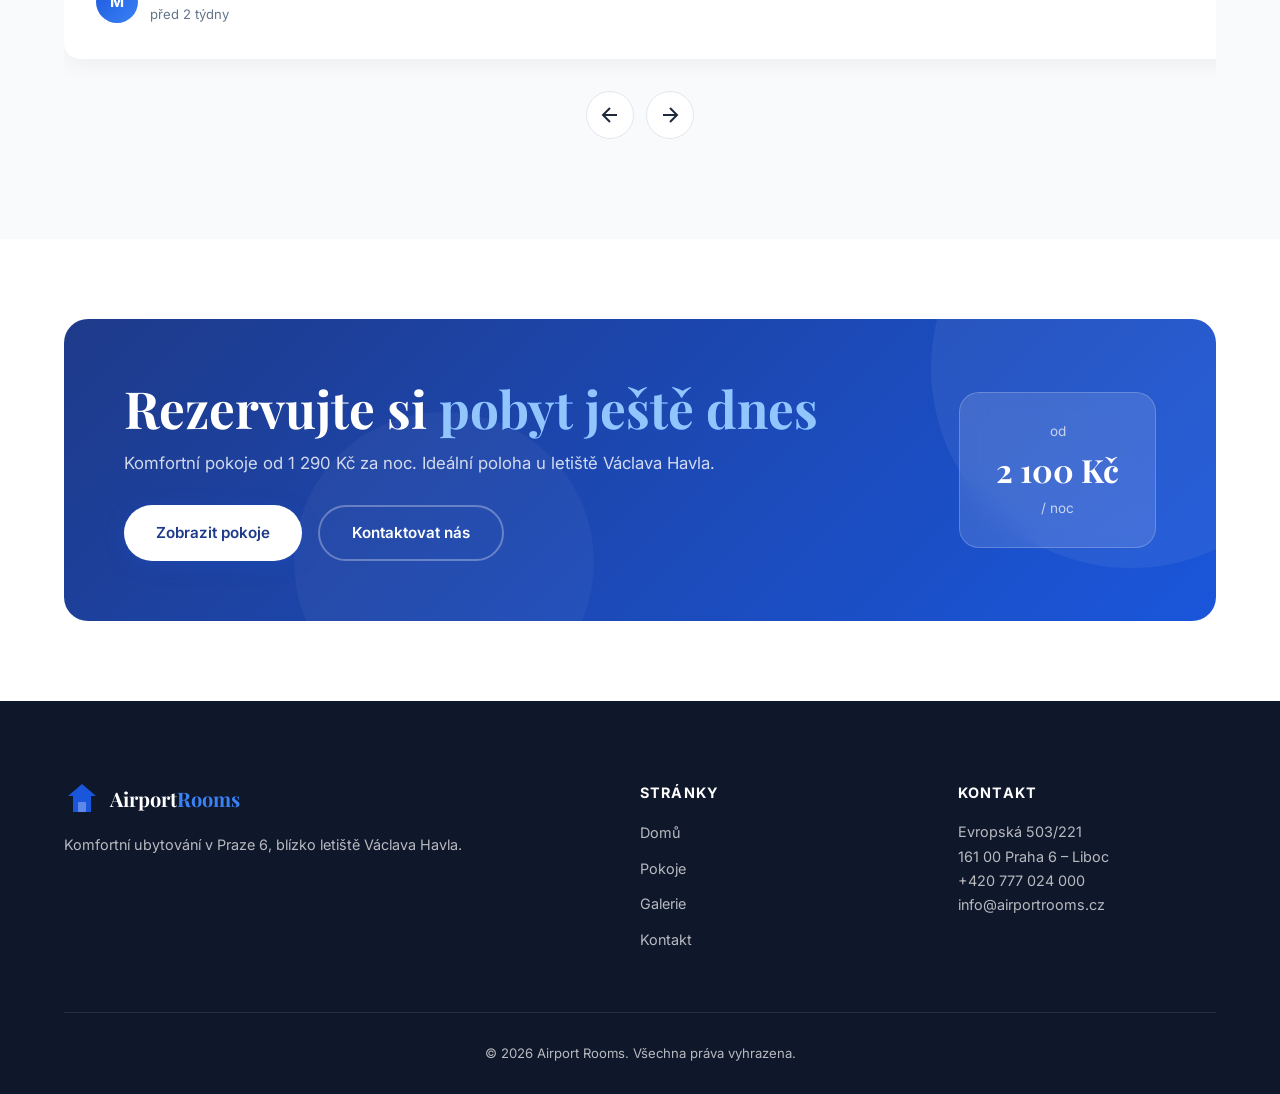
==== commit c3be4dd7: "Real property info, airplane animation, actual photos from property" ====
--- a/index.html
+++ b/index.html
@@ -84,31 +84,40 @@
             <div class="hero-particles" id="heroParticles"></div>
             <div class="hero-gradient-bottom"></div>
         </div>
+        <!-- AIRPLANE ANIMATION -->
+        <div class="airplane-container">
+            <div class="airplane">
+                <svg viewBox="0 0 24 24" xmlns="http://www.w3.org/2000/svg"><path d="M21 16v-2l-8-5V3.5A1.5 1.5 0 0 0 11.5 2 1.5 1.5 0 0 0 10 3.5V9l-8 5v2l8-2.5V19l-2 1.5V22l3.5-1 3.5 1v-1.5L13 19v-5.5l8 2.5z"/></svg>
+            </div>
+            <div class="airplane-2">
+                <svg viewBox="0 0 24 24" xmlns="http://www.w3.org/2000/svg"><path d="M21 16v-2l-8-5V3.5A1.5 1.5 0 0 0 11.5 2 1.5 1.5 0 0 0 10 3.5V9l-8 5v2l8-2.5V19l-2 1.5V22l3.5-1 3.5 1v-1.5L13 19v-5.5l8 2.5z"/></svg>
+            </div>
+        </div>
         <div class="hero-content">
             <div class="hero-badge reveal-up">
                 <svg width="16" height="16" viewBox="0 0 24 24" fill="currentColor"><path d="M12 2l3.09 6.26L22 9.27l-5 4.87 1.18 6.88L12 17.77l-6.18 3.25L7 14.14 2 9.27l6.91-1.01L12 2z"/></svg>
-                <span data-i18n="hero.badge">Hodnocení 4,8 / 5 na Google -- 33 recenzí</span>
+                <span data-i18n="hero.badge">Hodnocení 8,8 / 10 na Booking.com – 239 recenzí</span>
             </div>
             <h1 class="hero-title">
                 <span class="reveal-up" style="--delay:.1s" data-i18n="hero.title1">Váš domov</span>
                 <span class="reveal-up hero-accent" style="--delay:.2s" data-i18n="hero.title2">u letiště Praha</span>
             </h1>
             <p class="hero-subtitle reveal-up" style="--delay:.3s" data-i18n="hero.subtitle">
-                Komfortní ubytování v klidné čtvrti Praha 6 – Liboc, pouhých 10 minut od Letiště Václava Havla. Moderní pokoje, bezplatné Wi-Fi a domácí atmosféra.
+                Útulný penzion v klidné čtvrti Praha 6 – Liboc, pouhé 2 km od Letiště Václava Havla. 3 pokoje s vlastní koupelnou, bezplatné Wi-Fi, parkování a domácí atmosféra přímo naproti přírodnímu parku Divoká Šárka.
             </p>
             <div class="hero-btns reveal-up" style="--delay:.4s">
-                <a href="rooms.html" class="btn btn-primary btn-glow">
-                    <span data-i18n="hero.cta1">Prohlédnout pokoje</span>
+                <a href="https://www.booking.com/hotel/cz/airport-rooms.cs.html" target="_blank" class="btn btn-primary btn-glow">
+                    <span data-i18n="hero.cta1">Rezervovat na Booking.com</span>
                     <svg width="20" height="20" viewBox="0 0 24 24" fill="none" stroke="currentColor" stroke-width="2"><path d="M5 12h14M12 5l7 7-7 7"/></svg>
                 </a>
                 <a href="contact.html" class="btn btn-outline" data-i18n="hero.cta2">Kontaktovat nás</a>
             </div>
             <div class="hero-stats reveal-up" style="--delay:.5s">
-                <div class="stat"><span class="stat-num" data-count="33">0</span><span class="stat-lbl" data-i18n="hero.stat1">recenzí</span></div>
+                <div class="stat"><span class="stat-num" data-count="239">0</span><span class="stat-lbl" data-i18n="hero.stat1">recenzí</span></div>
                 <div class="stat-div"></div>
-                <div class="stat"><span class="stat-num" data-count="4.8" data-dec="1">0</span><span class="stat-lbl" data-i18n="hero.stat2">hodnocení</span></div>
+                <div class="stat"><span class="stat-num" data-count="8.8" data-dec="1">0</span><span class="stat-lbl" data-i18n="hero.stat2">hodnocení</span></div>
                 <div class="stat-div"></div>
-                <div class="stat"><span class="stat-num" data-count="10">0</span><span class="stat-lbl" data-i18n="hero.stat3">min k letišti</span></div>
+                <div class="stat"><span class="stat-num" data-count="2">0</span><span class="stat-lbl" data-i18n="hero.stat3">km k letišti</span></div>
             </div>
         </div>
     </section>
@@ -119,30 +128,30 @@
             <div class="about-grid">
                 <div class="about-images reveal-left">
                     <div class="about-img about-img-1">
-                        <img src="https://images.unsplash.com/photo-1566073771259-6a8506099945?w=600&h=800&fit=crop&q=80" alt="Airport Rooms">
+                        <img src="images/365153275.jpg" alt="Airport Rooms - exteriér">
                     </div>
                     <div class="about-img about-img-2">
-                        <img src="https://images.unsplash.com/photo-1631049307264-da0ec9d70304?w=500&h=400&fit=crop&q=80" alt="Airport Rooms">
+                        <img src="images/369130083.jpg" alt="Airport Rooms - pokoj">
                     </div>
                     <div class="about-deco-circle"></div>
                 </div>
                 <div class="about-content">
                     <span class="tag reveal-up" data-i18n="about.tag">O nás</span>
                     <h2 class="title-lg reveal-up"><span data-i18n="about.title1">Penzion s </span><span class="gradient-text" data-i18n="about.title2">domácí atmosférou</span><span data-i18n="about.title3"> v Praze 6</span></h2>
-                    <p class="text-body reveal-up" data-i18n="about.p1">Airport Rooms je útulný penzion v klidné rezidenční čtvrti Praha 6 – Liboc, zasazený do zelené oblasti s parky Šárka-Lysolaje a Divoká Šárka. Nabízíme komfortní ubytování s bezplatným Wi-Fi, sdíleným lounge prostorem a plně vybavenou kuchyní.</p>
-                    <p class="text-body reveal-up" data-i18n="about.p2">Díky naší strategické poloze blízko letiště Václava Havla jsme ideální volbou pro cestovatele. Ať přijíždíte nebo odjíždíte – u nás se vždy budete cítit jako doma.</p>
+                    <p class="text-body reveal-up" data-i18n="about.p1">Airport Rooms je útulný penzion typu homestay na adrese Evropská 503/221 v klidné rezidenční čtvrti Praha 6 – Liboc. Nabízíme 3 pokoje s vlastní koupelnou pro maximálně 5 hostů. Přímo naproti se nachází přírodní park Divoká Šárka – ideální místo pro procházky a odpočinek v přírodě.</p>
+                    <p class="text-body reveal-up" data-i18n="about.p2">Letiště Václava Havla je pouhé 2 km daleko. K dispozici je sdílená plně vybavená kuchyně, společenský lounge, bezplatné Wi-Fi a parkování u domu. Self check-in přes lockbox zajistí pohodlný příjezd kdykoliv. Na Booking.com máme hodnocení 8,8/10 od 239 hostů.</p>
                     <div class="about-features reveal-up">
                         <div class="feat">
                             <div class="feat-icon"><svg width="22" height="22" viewBox="0 0 24 24" fill="none" stroke="var(--primary)" stroke-width="2"><path d="M2 4v16h20V4H2zm0 8h20M7 12v8m5-8v8m5-8v8"/></svg></div>
-                            <div><h4 data-i18n="about.feat1.title">Moderní pokoje</h4><p data-i18n="about.feat1.desc">Čisté a pohodlné s vlastním příslušenstvím</p></div>
+                            <div><h4 data-i18n="about.feat1.title">3 pokoje s koupelnou</h4><p data-i18n="about.feat1.desc">Parketové podlahy, TV, ložní prádlo a ručníky</p></div>
                         </div>
                         <div class="feat">
                             <div class="feat-icon"><svg width="22" height="22" viewBox="0 0 24 24" fill="none" stroke="var(--primary)" stroke-width="2"><path d="M5 12.55a11 11 0 0 1 14.08 0M8.53 16.11a6 6 0 0 1 6.95 0M12 20h.01"/></svg></div>
-                            <div><h4 data-i18n="about.feat2.title">Bezplatné Wi-Fi</h4><p data-i18n="about.feat2.desc">Vysokorychlostní internet v celém objektu</p></div>
+                            <div><h4 data-i18n="about.feat2.title">Self check-in</h4><p data-i18n="about.feat2.desc">Pohodlný příjezd kdykoliv díky lockboxu</p></div>
                         </div>
                         <div class="feat">
                             <div class="feat-icon"><svg width="22" height="22" viewBox="0 0 24 24" fill="none" stroke="var(--primary)" stroke-width="2"><path d="M3 9h18v12H3V9zM3 9a4 4 0 0 1 4-4h10a4 4 0 0 1 4 4M9 21v-6h6v6"/></svg></div>
-                            <div><h4 data-i18n="about.feat3.title">Sdílená kuchyň</h4><p data-i18n="about.feat3.desc">Plně vybavená kuchyně pro hosty</p></div>
+                            <div><h4 data-i18n="about.feat3.title">Sdílená kuchyň</h4><p data-i18n="about.feat3.desc">Vařič, lednice, mikrovlnka, varná konvice a nádobí</p></div>
                         </div>
                     </div>
                     <a href="rooms.html" class="btn btn-primary reveal-up" style="--delay:.1s" data-i18n="about.cta">Zobrazit pokoje</a>
@@ -154,18 +163,18 @@
     <!-- MARQUEE -->
     <div class="marquee-wrap">
         <div class="marquee-track">
-            <span data-i18n="marquee.1">Blízko letiště</span><span class="marquee-dot"></span>
-            <span data-i18n="marquee.2">4,8 hodnocení</span><span class="marquee-dot"></span>
+            <span data-i18n="marquee.1">2 km od letiště</span><span class="marquee-dot"></span>
+            <span data-i18n="marquee.2">8,8 / 10 Booking.com</span><span class="marquee-dot"></span>
             <span data-i18n="marquee.3">Domácí atmosféra</span><span class="marquee-dot"></span>
             <span data-i18n="marquee.4">Bezplatné Wi-Fi</span><span class="marquee-dot"></span>
-            <span data-i18n="marquee.5">Klidná lokalita</span><span class="marquee-dot"></span>
-            <span data-i18n="marquee.6">Skvělé ceny</span><span class="marquee-dot"></span>
-            <span>Blízko letiště</span><span class="marquee-dot"></span>
-            <span>4,8 hodnocení</span><span class="marquee-dot"></span>
+            <span data-i18n="marquee.5">Divoká Šárka naproti</span><span class="marquee-dot"></span>
+            <span data-i18n="marquee.6">Self check-in</span><span class="marquee-dot"></span>
+            <span>2 km od letiště</span><span class="marquee-dot"></span>
+            <span>8,8 / 10 Booking.com</span><span class="marquee-dot"></span>
             <span>Domácí atmosféra</span><span class="marquee-dot"></span>
             <span>Bezplatné Wi-Fi</span><span class="marquee-dot"></span>
-            <span>Klidná lokalita</span><span class="marquee-dot"></span>
-            <span>Skvělé ceny</span><span class="marquee-dot"></span>
+            <span>Divoká Šárka naproti</span><span class="marquee-dot"></span>
+            <span>Self check-in</span><span class="marquee-dot"></span>
         </div>
     </div>
 
@@ -179,8 +188,8 @@
             <div class="services-grid">
                 <div class="svc-card reveal-up" style="--delay:.05s">
                     <div class="svc-icon-wrap"><svg width="28" height="28" viewBox="0 0 24 24" fill="none" stroke="currentColor" stroke-width="1.5"><path d="M17.8 19.2L16 11l3.5-3.5C21 6 21.5 4 21 3c-1-.5-3 0-4.5 1.5L13 8 4.8 6.2c-.5-.1-.9.1-1.1.5l-.3.5c-.2.4-.1.9.3 1.1l6.2 3.7-3.5 3.5-2.4-.8c-.3-.1-.7 0-.8.3l-.2.3c-.2.3-.1.7.2.9l3.1 2.1 2.1 3.1c.2.3.6.4.9.2l.3-.2c.3-.2.4-.5.3-.8l-.8-2.4 3.5-3.5 3.7 6.2c.2.4.7.5 1.1.3l.5-.3c.4-.2.6-.6.5-1.1z"/></svg></div>
-                    <h3 data-i18n="services.s1.title">Blízko letiště</h3>
-                    <p data-i18n="services.s1.desc">Letiště Václava Havla je pouhých 10 minut autem. Ideální pro rané lety i pozdní přílety.</p>
+                    <h3 data-i18n="services.s1.title">2 km od letiště</h3>
+                    <p data-i18n="services.s1.desc">Letiště Václava Havla je pouhé 2 km daleko – ideální pro rané lety i pozdní přílety.</p>
                 </div>
                 <div class="svc-card reveal-up" style="--delay:.1s">
                     <div class="svc-icon-wrap"><svg width="28" height="28" viewBox="0 0 24 24" fill="none" stroke="currentColor" stroke-width="1.5"><path d="M5 12.55a11 11 0 0 1 14.08 0M8.53 16.11a6 6 0 0 1 6.95 0M12 20h.01M1.34 8.98A16.07 16.07 0 0 1 12 5a16.07 16.07 0 0 1 10.66 3.98"/></svg></div>
@@ -188,24 +197,24 @@
                     <p data-i18n="services.s2.desc">Vysokorychlostní internet v celém objektu pro práci i zábavu.</p>
                 </div>
                 <div class="svc-card reveal-up" style="--delay:.15s">
-                    <div class="svc-icon-wrap"><svg width="28" height="28" viewBox="0 0 24 24" fill="none" stroke="currentColor" stroke-width="1.5"><rect x="2" y="4" width="20" height="16" rx="2"/><path d="M2 12h20M8 12v8M16 12v8"/></svg></div>
-                    <h3 data-i18n="services.s3.title">Sdílený lounge</h3>
-                    <p data-i18n="services.s3.desc">Útulný společenský prostor pro relaxaci a setkávání s ostatními hosty.</p>
+                    <div class="svc-icon-wrap"><svg width="28" height="28" viewBox="0 0 24 24" fill="none" stroke="currentColor" stroke-width="1.5"><path d="M21 2l-2 2m-7.61 7.61a5.5 5.5 0 1 1-7.78 7.78 5.5 5.5 0 0 1 7.78-7.78zM15.5 7.5l-3 3"/></svg></div>
+                    <h3 data-i18n="services.s3.title">Self check-in</h3>
+                    <p data-i18n="services.s3.desc">Pohodlný příjezd kdykoliv díky schránce s klíčem (lockbox) – žádné čekání.</p>
                 </div>
                 <div class="svc-card reveal-up" style="--delay:.2s">
                     <div class="svc-icon-wrap"><svg width="28" height="28" viewBox="0 0 24 24" fill="none" stroke="currentColor" stroke-width="1.5"><path d="M3 9h18v12H3V9zM3 9a4 4 0 0 1 4-4h10a4 4 0 0 1 4 4M9 21v-6h6v6"/></svg></div>
                     <h3 data-i18n="services.s4.title">Vybavená kuchyně</h3>
-                    <p data-i18n="services.s4.desc">Plně vybavená sdílená kuchyně s vařičem, lednicí, mikrovlnkou a nádobím.</p>
+                    <p data-i18n="services.s4.desc">Plně vybavená sdílená kuchyně s vařičem, lednicí, mikrovlnkou, konvicí a nádobím.</p>
                 </div>
                 <div class="svc-card reveal-up" style="--delay:.25s">
                     <div class="svc-icon-wrap"><svg width="28" height="28" viewBox="0 0 24 24" fill="none" stroke="currentColor" stroke-width="1.5"><rect x="3" y="3" width="18" height="18" rx="2"/><path d="M3 9h18M9 3v18"/><circle cx="15" cy="15" r="2"/></svg></div>
-                    <h3 data-i18n="services.s5.title">Parkování</h3>
-                    <p data-i18n="services.s5.desc">Možnost bezplatného parkování přímo u penzionu.</p>
+                    <h3 data-i18n="services.s5.title">Bezplatné parkování</h3>
+                    <p data-i18n="services.s5.desc">Parkování zdarma přímo u domu – žádné starosti s hledáním místa.</p>
                 </div>
                 <div class="svc-card reveal-up" style="--delay:.3s">
                     <div class="svc-icon-wrap"><svg width="28" height="28" viewBox="0 0 24 24" fill="none" stroke="currentColor" stroke-width="1.5"><path d="M12 22c4-4 8-7.5 8-12a8 8 0 1 0-16 0c0 4.5 4 8 8 12z"/><path d="M8 10s1.5 2 4 2 4-2 4-2"/></svg></div>
-                    <h3 data-i18n="services.s6.title">Klidná lokalita</h3>
-                    <p data-i18n="services.s6.desc">Zelená čtvrť s parky Divoká Šárka a Šárka-Lysolaje.</p>
+                    <h3 data-i18n="services.s6.title">Divoká Šárka naproti</h3>
+                    <p data-i18n="services.s6.desc">Přírodní park Divoká Šárka přímo přes ulici – procházky, sport i klid v přírodě.</p>
                 </div>
             </div>
         </div>
@@ -218,7 +227,7 @@
                 <span class="tag reveal-up" data-i18n="reviews.tag">Recenze</span>
                 <h2 class="title-lg reveal-up"><span data-i18n="reviews.title1">Co říkají naši </span><span class="gradient-text" data-i18n="reviews.title2">hosté</span></h2>
                 <div class="reviews-score reveal-up">
-                    <div class="score-big">4,8</div>
+                    <div class="score-big">8,8</div>
                     <div class="score-stars">
                         <svg width="20" height="20" viewBox="0 0 24 24" fill="var(--accent)"><path d="M12 2l3.09 6.26L22 9.27l-5 4.87 1.18 6.88L12 17.77l-6.18 3.25L7 14.14 2 9.27l6.91-1.01L12 2z"/></svg>
                         <svg width="20" height="20" viewBox="0 0 24 24" fill="var(--accent)"><path d="M12 2l3.09 6.26L22 9.27l-5 4.87 1.18 6.88L12 17.77l-6.18 3.25L7 14.14 2 9.27l6.91-1.01L12 2z"/></svg>
@@ -226,35 +235,35 @@
                         <svg width="20" height="20" viewBox="0 0 24 24" fill="var(--accent)"><path d="M12 2l3.09 6.26L22 9.27l-5 4.87 1.18 6.88L12 17.77l-6.18 3.25L7 14.14 2 9.27l6.91-1.01L12 2z"/></svg>
                         <svg width="20" height="20" viewBox="0 0 24 24" fill="var(--accent)"><path d="M12 2l3.09 6.26L22 9.27l-5 4.87 1.18 6.88L12 17.77l-6.18 3.25L7 14.14 2 9.27l6.91-1.01L12 2z"/></svg>
                     </div>
-                    <div class="score-sub" data-i18n="reviews.sub">33 recenzí na Googlu</div>
+                    <div class="score-sub" data-i18n="reviews.sub">239 recenzí na Booking.com</div>
                 </div>
             </div>
             <div class="reviews-slider reveal-up">
                 <div class="reviews-track" id="reviewsTrack">
                     <div class="rev-card">
                         <div class="rev-stars"><svg width="16" height="16" viewBox="0 0 24 24" fill="var(--accent)"><path d="M12 2l3.09 6.26L22 9.27l-5 4.87 1.18 6.88L12 17.77l-6.18 3.25L7 14.14 2 9.27l6.91-1.01L12 2z"/></svg><svg width="16" height="16" viewBox="0 0 24 24" fill="var(--accent)"><path d="M12 2l3.09 6.26L22 9.27l-5 4.87 1.18 6.88L12 17.77l-6.18 3.25L7 14.14 2 9.27l6.91-1.01L12 2z"/></svg><svg width="16" height="16" viewBox="0 0 24 24" fill="var(--accent)"><path d="M12 2l3.09 6.26L22 9.27l-5 4.87 1.18 6.88L12 17.77l-6.18 3.25L7 14.14 2 9.27l6.91-1.01L12 2z"/></svg><svg width="16" height="16" viewBox="0 0 24 24" fill="var(--accent)"><path d="M12 2l3.09 6.26L22 9.27l-5 4.87 1.18 6.88L12 17.77l-6.18 3.25L7 14.14 2 9.27l6.91-1.01L12 2z"/></svg><svg width="16" height="16" viewBox="0 0 24 24" fill="var(--accent)"><path d="M12 2l3.09 6.26L22 9.27l-5 4.87 1.18 6.88L12 17.77l-6.18 3.25L7 14.14 2 9.27l6.91-1.01L12 2z"/></svg></div>
-                        <p>"Skvělé ubytování blízko letiště! Pokoje jsou čisté, tiché a majitel je velmi milý. Ideální na přespání před ranním letem."</p>
-                        <div class="rev-author"><div class="rev-avatar">M</div><div><strong>Martin K.</strong><span data-i18n="reviews.r1.time">před 2 měsíci</span></div></div>
+                        <p>"Zářivě čisté ubytování s krásnou koupelnou. Naproti je pražský největší park Divoká Šárka. Skvělé dopravní spojení do centra i na letiště, MHD jezdí nonstop. Parkování zdarma u domu."</p>
+                        <div class="rev-author"><div class="rev-avatar">M</div><div><strong>Martin K.</strong><span data-i18n="reviews.r1.time">Booking.com</span></div></div>
                     </div>
                     <div class="rev-card">
                         <div class="rev-stars"><svg width="16" height="16" viewBox="0 0 24 24" fill="var(--accent)"><path d="M12 2l3.09 6.26L22 9.27l-5 4.87 1.18 6.88L12 17.77l-6.18 3.25L7 14.14 2 9.27l6.91-1.01L12 2z"/></svg><svg width="16" height="16" viewBox="0 0 24 24" fill="var(--accent)"><path d="M12 2l3.09 6.26L22 9.27l-5 4.87 1.18 6.88L12 17.77l-6.18 3.25L7 14.14 2 9.27l6.91-1.01L12 2z"/></svg><svg width="16" height="16" viewBox="0 0 24 24" fill="var(--accent)"><path d="M12 2l3.09 6.26L22 9.27l-5 4.87 1.18 6.88L12 17.77l-6.18 3.25L7 14.14 2 9.27l6.91-1.01L12 2z"/></svg><svg width="16" height="16" viewBox="0 0 24 24" fill="var(--accent)"><path d="M12 2l3.09 6.26L22 9.27l-5 4.87 1.18 6.88L12 17.77l-6.18 3.25L7 14.14 2 9.27l6.91-1.01L12 2z"/></svg><svg width="16" height="16" viewBox="0 0 24 24" fill="var(--accent)"><path d="M12 2l3.09 6.26L22 9.27l-5 4.87 1.18 6.88L12 17.77l-6.18 3.25L7 14.14 2 9.27l6.91-1.01L12 2z"/></svg></div>
-                        <p>"Výborný poměr cena/výkon. Kuchyňka je super bonus. Okolí je klidné a na letiště to trvá jen chvilku."</p>
-                        <div class="rev-author"><div class="rev-avatar">L</div><div><strong>Lucie S.</strong><span data-i18n="reviews.r2.time">před 1 měsícem</span></div></div>
+                        <p>"Výborný poměr cena/výkon. Plně vybavená kuchyňka je super bonus. Okolí je klidné, na letiště to trvá jen chvilku a self check-in funguje skvěle."</p>
+                        <div class="rev-author"><div class="rev-avatar">L</div><div><strong>Lucie S.</strong><span data-i18n="reviews.r2.time">Booking.com</span></div></div>
                     </div>
                     <div class="rev-card">
                         <div class="rev-stars"><svg width="16" height="16" viewBox="0 0 24 24" fill="var(--accent)"><path d="M12 2l3.09 6.26L22 9.27l-5 4.87 1.18 6.88L12 17.77l-6.18 3.25L7 14.14 2 9.27l6.91-1.01L12 2z"/></svg><svg width="16" height="16" viewBox="0 0 24 24" fill="var(--accent)"><path d="M12 2l3.09 6.26L22 9.27l-5 4.87 1.18 6.88L12 17.77l-6.18 3.25L7 14.14 2 9.27l6.91-1.01L12 2z"/></svg><svg width="16" height="16" viewBox="0 0 24 24" fill="var(--accent)"><path d="M12 2l3.09 6.26L22 9.27l-5 4.87 1.18 6.88L12 17.77l-6.18 3.25L7 14.14 2 9.27l6.91-1.01L12 2z"/></svg><svg width="16" height="16" viewBox="0 0 24 24" fill="var(--accent)"><path d="M12 2l3.09 6.26L22 9.27l-5 4.87 1.18 6.88L12 17.77l-6.18 3.25L7 14.14 2 9.27l6.91-1.01L12 2z"/></svg><svg width="16" height="16" viewBox="0 0 24 24" fill="var(--accent)"><path d="M12 2l3.09 6.26L22 9.27l-5 4.87 1.18 6.88L12 17.77l-6.18 3.25L7 14.14 2 9.27l6.91-1.01L12 2z"/></svg></div>
-                        <p>"Příjemné a útulné místo. Wi-Fi funguje skvěle, postel je pohodlná. Skvělá alternativa k drahým hotelům u letiště."</p>
-                        <div class="rev-author"><div class="rev-avatar">P</div><div><strong>Petr N.</strong><span data-i18n="reviews.r3.time">před 3 týdny</span></div></div>
+                        <p>"Příjemné a útulné místo s parketovými podlahami a krásnou koupelnou s vanou. Skvělá alternativa k drahým hotelům u letiště. Park Divoká Šárka přímo přes cestu!"</p>
+                        <div class="rev-author"><div class="rev-avatar">P</div><div><strong>Petr N.</strong><span data-i18n="reviews.r3.time">Booking.com</span></div></div>
                     </div>
                     <div class="rev-card">
                         <div class="rev-stars"><svg width="16" height="16" viewBox="0 0 24 24" fill="var(--accent)"><path d="M12 2l3.09 6.26L22 9.27l-5 4.87 1.18 6.88L12 17.77l-6.18 3.25L7 14.14 2 9.27l6.91-1.01L12 2z"/></svg><svg width="16" height="16" viewBox="0 0 24 24" fill="var(--accent)"><path d="M12 2l3.09 6.26L22 9.27l-5 4.87 1.18 6.88L12 17.77l-6.18 3.25L7 14.14 2 9.27l6.91-1.01L12 2z"/></svg><svg width="16" height="16" viewBox="0 0 24 24" fill="var(--accent)"><path d="M12 2l3.09 6.26L22 9.27l-5 4.87 1.18 6.88L12 17.77l-6.18 3.25L7 14.14 2 9.27l6.91-1.01L12 2z"/></svg><svg width="16" height="16" viewBox="0 0 24 24" fill="var(--accent)"><path d="M12 2l3.09 6.26L22 9.27l-5 4.87 1.18 6.88L12 17.77l-6.18 3.25L7 14.14 2 9.27l6.91-1.01L12 2z"/></svg><svg width="16" height="16" viewBox="0 0 24 24" fill="none" stroke="var(--accent)" stroke-width="2"><path d="M12 2l3.09 6.26L22 9.27l-5 4.87 1.18 6.88L12 17.77l-6.18 3.25L7 14.14 2 9.27l6.91-1.01L12 2z"/></svg></div>
-                        <p>"Dobré ubytování pro transit. Všechno čisté, majitel komunikativní. Parkování přímo u domu -- velké plus."</p>
-                        <div class="rev-author"><div class="rev-avatar">J</div><div><strong>Jana V.</strong><span data-i18n="reviews.r4.time">před 1 měsícem</span></div></div>
+                        <p>"Skvělé ubytování pro transit. Všechno zářivě čisté, lockbox check-in funguje perfektně. Parkování přímo u domu – velké plus."</p>
+                        <div class="rev-author"><div class="rev-avatar">J</div><div><strong>Jana V.</strong><span data-i18n="reviews.r4.time">Booking.com</span></div></div>
                     </div>
                     <div class="rev-card">
                         <div class="rev-stars"><svg width="16" height="16" viewBox="0 0 24 24" fill="var(--accent)"><path d="M12 2l3.09 6.26L22 9.27l-5 4.87 1.18 6.88L12 17.77l-6.18 3.25L7 14.14 2 9.27l6.91-1.01L12 2z"/></svg><svg width="16" height="16" viewBox="0 0 24 24" fill="var(--accent)"><path d="M12 2l3.09 6.26L22 9.27l-5 4.87 1.18 6.88L12 17.77l-6.18 3.25L7 14.14 2 9.27l6.91-1.01L12 2z"/></svg><svg width="16" height="16" viewBox="0 0 24 24" fill="var(--accent)"><path d="M12 2l3.09 6.26L22 9.27l-5 4.87 1.18 6.88L12 17.77l-6.18 3.25L7 14.14 2 9.27l6.91-1.01L12 2z"/></svg><svg width="16" height="16" viewBox="0 0 24 24" fill="var(--accent)"><path d="M12 2l3.09 6.26L22 9.27l-5 4.87 1.18 6.88L12 17.77l-6.18 3.25L7 14.14 2 9.27l6.91-1.01L12 2z"/></svg><svg width="16" height="16" viewBox="0 0 24 24" fill="var(--accent)"><path d="M12 2l3.09 6.26L22 9.27l-5 4.87 1.18 6.88L12 17.77l-6.18 3.25L7 14.14 2 9.27l6.91-1.01L12 2z"/></svg></div>
-                        <p>"Super lokace, profesionální přístup. Pokoj čistý, dobře vybavený. Vrátíme se při dalším letu z Prahy!"</p>
-                        <div class="rev-author"><div class="rev-avatar">T</div><div><strong>Tomáš R.</strong><span data-i18n="reviews.r5.time">před 2 týdny</span></div></div>
+                        <p>"Super lokace – 2 km na letiště, MHD do centra jezdí nonstop. Pokoj s parketami a TV, koupelna s vanou. Vrátíme se při dalším letu z Prahy!"</p>
+                        <div class="rev-author"><div class="rev-avatar">T</div><div><strong>Tomáš R.</strong><span data-i18n="reviews.r5.time">Booking.com</span></div></div>
                     </div>
                 </div>
                 <div class="rev-nav">
@@ -279,7 +288,7 @@
                 </div>
                 <div class="cta-price-bubble">
                     <span data-i18n="cta.from">od</span>
-                    <strong>1 290 Kč</strong>
+                    <strong>2 100 Kč</strong>
                     <span data-i18n="cta.pernight">za noc</span>
                 </div>
             </div>
--- a/css/style.css
+++ b/css/style.css
@@ -1,3 +1,7 @@
+/* ═══════════════════════════════════════════
+   Airport Rooms — Complete Stylesheet
+   ═══════════════════════════════════════════ */
+
 /* ─── VARIABLES ─── */
 :root {
     --primary: #1a56db;
@@ -37,15 +41,19 @@
 @media (pointer: fine) { .cursor-dot, .cursor-ring { display: block; } body { cursor: none; } a, button, [role="button"] { cursor: none; } }
 
 /* ─── PRELOADER ─── */
-.preloader { position: fixed; inset: 0; z-index: 99999; background: var(--bg); display: flex; align-items: center; justify-content: center; transition: opacity .6s, visibility .6s; }
-.preloader.hidden { opacity: 0; visibility: hidden; pointer-events: none; }
+#preloader {
+    position: fixed; inset: 0; z-index: 99999; background: var(--bg);
+    display: flex; align-items: center; justify-content: center;
+    transition: opacity .6s, visibility .6s;
+}
+#preloader.hidden { opacity: 0; visibility: hidden; pointer-events: none; }
 .preloader-inner { text-align: center; }
-.preloader-icon { width: 56px; height: 56px; color: var(--primary); margin: 0 auto 20px; }
-.preloader-icon svg { width: 100%; height: 100%; animation: preloaderPulse 1.5s ease-in-out infinite; }
+.preloader-logo { display: flex; flex-direction: column; align-items: center; gap: 16px; margin-bottom: 28px; }
+.preloader-icon { width: 56px; height: 56px; color: var(--primary); animation: preloaderPulse 1.5s ease-in-out infinite; }
 @keyframes preloaderPulse { 0%, 100% { transform: scale(1); opacity: .7; } 50% { transform: scale(1.08); opacity: 1; } }
-.preloader-text { font-family: var(--font-display); font-size: 1.5rem; color: var(--text); margin-bottom: 24px; letter-spacing: .02em; }
+.preloader-text { font-family: var(--font-display); font-size: 1.5rem; color: var(--text); letter-spacing: .02em; }
 .preloader-bar { width: 180px; height: 3px; background: var(--border); border-radius: 3px; overflow: hidden; margin: 0 auto; }
-.preloader-bar span { display: block; height: 100%; width: 0; background: linear-gradient(90deg, var(--primary), var(--primary-light)); border-radius: 3px; animation: preloaderBar 1.6s ease forwards; }
+.preloader-bar-fill { display: block; height: 100%; width: 0; background: linear-gradient(90deg, var(--primary), var(--primary-light)); border-radius: 3px; animation: preloaderBar 1.6s ease forwards; }
 @keyframes preloaderBar { to { width: 100%; } }
 
 /* ─── PAGE TRANSITION ─── */
@@ -62,49 +70,112 @@
 .text-center { text-align: center; }
 
 /* ─── TYPOGRAPHY ─── */
-.tag { display: inline-block; font-size: .75rem; font-weight: 700; letter-spacing: .1em; text-transform: uppercase; color: var(--primary); background: rgba(26,86,219,.08); padding: 6px 16px; border-radius: 40px; margin-bottom: 16px; }
-.title-xl { font-family: var(--font-display); font-size: clamp(2.5rem, 6vw, 4.5rem); line-height: 1.1; font-weight: 700; margin-bottom: 20px; }
-.title-lg { font-family: var(--font-display); font-size: clamp(2rem, 4vw, 3.2rem); line-height: 1.15; font-weight: 700; margin-bottom: 16px; }
-.title-md { font-family: var(--font-display); font-size: clamp(1.4rem, 2.5vw, 2rem); line-height: 1.2; font-weight: 700; margin-bottom: 12px; }
-.gradient-text { background: linear-gradient(135deg, var(--primary), var(--primary-light)); -webkit-background-clip: text; -webkit-text-fill-color: transparent; background-clip: text; }
+.tag {
+    display: inline-block; font-size: .75rem; font-weight: 700;
+    letter-spacing: .1em; text-transform: uppercase; color: var(--primary);
+    background: rgba(26,86,219,.08); padding: 6px 16px; border-radius: 40px;
+    margin-bottom: 16px;
+}
+.title-xl {
+    font-family: var(--font-display); font-size: clamp(2.5rem, 6vw, 4.5rem);
+    line-height: 1.1; font-weight: 700; margin-bottom: 20px;
+}
+.title-lg {
+    font-family: var(--font-display); font-size: clamp(2rem, 4vw, 3.2rem);
+    line-height: 1.15; font-weight: 700; margin-bottom: 16px;
+}
+.title-md {
+    font-family: var(--font-display); font-size: clamp(1.4rem, 2.5vw, 2rem);
+    line-height: 1.2; font-weight: 700; margin-bottom: 12px;
+}
+.gradient-text {
+    background: linear-gradient(135deg, var(--primary), var(--primary-light));
+    -webkit-background-clip: text; -webkit-text-fill-color: transparent;
+    background-clip: text;
+}
+.text-body { font-size: 1rem; color: var(--text-light); line-height: 1.7; margin-bottom: 16px; }
 .text-body-lg { font-size: 1.125rem; color: var(--text-light); max-width: 600px; line-height: 1.7; }
+.text-sm { font-size: .85rem; }
+.text-muted { color: var(--text-lighter); }
 .section-head { margin-bottom: 56px; }
 .section-head .text-body-lg { margin: 0 auto; }
 
 /* ─── BUTTONS ─── */
-.btn { display: inline-flex; align-items: center; gap: 8px; font-weight: 600; font-size: .95rem; padding: 14px 32px; border-radius: 60px; transition: var(--transition); cursor: pointer; }
+.btn {
+    display: inline-flex; align-items: center; gap: 8px;
+    font-weight: 600; font-size: .95rem; padding: 14px 32px;
+    border-radius: 60px; transition: var(--transition); cursor: pointer;
+    position: relative; overflow: hidden;
+}
 .btn-primary { background: var(--primary); color: #fff; }
 .btn-primary:hover { background: var(--primary-dark); transform: translateY(-2px); box-shadow: 0 8px 24px rgba(26,86,219,.3); }
-.btn-outline { border: 2px solid var(--border); color: var(--text); }
+.btn-glow { box-shadow: 0 4px 20px rgba(26,86,219,.25); }
+.btn-glow:hover { box-shadow: 0 8px 32px rgba(26,86,219,.4); }
+.btn-outline { border: 2px solid var(--border); color: var(--text); background: transparent; }
 .btn-outline:hover { border-color: var(--primary); color: var(--primary); transform: translateY(-2px); }
+.btn-outline-dark { border: 2px solid rgba(255,255,255,.3); color: #fff; background: transparent; }
+.btn-outline-dark:hover { border-color: #fff; background: rgba(255,255,255,.1); transform: translateY(-2px); }
 .btn-full { width: 100%; justify-content: center; }
 
 /* ─── NAVBAR ─── */
-.navbar { position: fixed; top: 0; left: 0; width: 100%; z-index: 1000; padding: 20px 0; transition: var(--transition); }
-.navbar.scrolled { background: rgba(255,255,255,.95); backdrop-filter: blur(16px); padding: 12px 0; box-shadow: 0 1px 12px rgba(0,0,0,.06); }
-.nav-container { display: flex; align-items: center; justify-content: space-between; max-width: 1200px; margin: 0 auto; padding: 0 24px; }
-.nav-logo { display: flex; align-items: center; gap: 10px; }
+.navbar {
+    position: fixed; top: 0; left: 0; width: 100%;
+    z-index: 1000; padding: 20px 0; transition: var(--transition);
+}
+.navbar.scrolled {
+    background: rgba(255,255,255,.95); backdrop-filter: blur(16px);
+    padding: 12px 0; box-shadow: 0 1px 12px rgba(0,0,0,.06);
+}
+.nav-container {
+    display: flex; align-items: center; justify-content: space-between;
+    max-width: 1200px; margin: 0 auto; padding: 0 24px;
+}
+.nav-logo { display: flex; align-items: center; gap: 10px; z-index: 1001; }
 .logo-svg { width: 36px; height: 36px; color: var(--primary); }
 .logo-text { font-family: var(--font-display); font-size: 1.25rem; font-weight: 700; }
 .logo-accent { color: var(--primary); }
-.nav-menu { display: flex; gap: 32px; }
-.nav-link { font-size: .9rem; font-weight: 500; color: var(--text-light); position: relative; padding: 4px 0; transition: var(--transition); }
-.nav-link::after { content: ''; position: absolute; bottom: -2px; left: 0; width: 0; height: 2px; background: var(--primary); border-radius: 2px; transition: var(--transition); }
+.nav-menu { display: flex; gap: 32px; align-items: center; }
+.nav-link {
+    font-size: .9rem; font-weight: 500; color: var(--text-light);
+    position: relative; padding: 4px 0; transition: var(--transition);
+}
+.nav-link::after {
+    content: ''; position: absolute; bottom: -2px; left: 0; width: 0; height: 2px;
+    background: var(--primary); border-radius: 2px; transition: var(--transition);
+}
 .nav-link:hover, .nav-link.active { color: var(--primary); }
 .nav-link:hover::after, .nav-link.active::after { width: 100%; }
 .nav-right { display: flex; align-items: center; gap: 16px; }
-.nav-cta { font-size: .85rem; font-weight: 600; padding: 10px 24px; border-radius: 60px; background: var(--primary); color: #fff; transition: var(--transition); }
+.nav-cta {
+    font-size: .85rem; font-weight: 600; padding: 10px 24px;
+    border-radius: 60px; background: var(--primary); color: #fff;
+    transition: var(--transition);
+}
 .nav-cta:hover { background: var(--primary-dark); transform: translateY(-1px); }
 
 /* ─── LANGUAGE SWITCHER ─── */
 .lang-switcher { position: relative; }
-.lang-btn { display: flex; align-items: center; gap: 6px; padding: 6px 12px; border-radius: 8px; font-size: .85rem; font-weight: 600; color: var(--text); cursor: pointer; transition: var(--transition); }
+.lang-btn {
+    display: flex; align-items: center; gap: 6px; padding: 6px 12px;
+    border-radius: 8px; font-size: .85rem; font-weight: 600;
+    color: var(--text); cursor: pointer; transition: var(--transition);
+}
 .lang-btn:hover { background: var(--bg-alt); }
 .lang-chevron { transition: transform .2s; }
 .lang-switcher.open .lang-chevron { transform: rotate(180deg); }
-.lang-dropdown { position: absolute; top: calc(100% + 8px); right: 0; background: var(--bg); border: 1px solid var(--border); border-radius: var(--radius-sm); box-shadow: var(--shadow-lg); padding: 6px; min-width: 140px; opacity: 0; visibility: hidden; transform: translateY(-8px); transition: var(--transition); z-index: 100; }
+.lang-dropdown {
+    position: absolute; top: calc(100% + 8px); right: 0; background: var(--bg);
+    border: 1px solid var(--border); border-radius: var(--radius-sm);
+    box-shadow: var(--shadow-lg); padding: 6px; min-width: 140px;
+    opacity: 0; visibility: hidden; transform: translateY(-8px);
+    transition: var(--transition); z-index: 100;
+}
 .lang-switcher.open .lang-dropdown { opacity: 1; visibility: visible; transform: translateY(0); }
-.lang-option { display: block; width: 100%; text-align: left; padding: 8px 14px; font-size: .85rem; font-weight: 500; border-radius: var(--radius-xs); cursor: pointer; transition: var(--transition); color: var(--text); }
+.lang-option {
+    display: block; width: 100%; text-align: left; padding: 8px 14px;
+    font-size: .85rem; font-weight: 500; border-radius: var(--radius-xs);
+    cursor: pointer; transition: var(--transition); color: var(--text);
+}
 .lang-option:hover { background: var(--bg-alt); }
 .lang-option.active { color: var(--primary); font-weight: 600; }
 
@@ -115,221 +186,601 @@
 .hamburger.active span:nth-child(2) { opacity: 0; }
 .hamburger.active span:nth-child(3) { transform: rotate(-45deg) translate(5px, -5px); }
 
-/* ─── HERO (homepage) ─── */
-.hero { position: relative; min-height: 100vh; display: flex; align-items: center; overflow: hidden; background: linear-gradient(135deg, #f8fafc 0%, #e8f0fe 50%, #f0f4ff 100%); }
+/* ═══════════════════════════════════════════
+   HERO SECTION (homepage)
+   ═══════════════════════════════════════════ */
+.hero {
+    position: relative; min-height: 100vh; display: flex; align-items: center;
+    overflow: hidden; background: linear-gradient(135deg, #f8fafc 0%, #e8f0fe 50%, #f0f4ff 100%);
+}
+.hero-bg { position: absolute; inset: 0; z-index: 0; }
 .hero-particles { position: absolute; inset: 0; pointer-events: none; }
-.hero-particles span { position: absolute; width: 4px; height: 4px; background: var(--primary); border-radius: 50%; opacity: .15; animation: particleFloat 12s linear infinite; }
-@keyframes particleFloat { 0% { transform: translateY(0) scale(1); opacity: .15; } 50% { opacity: .3; } 100% { transform: translateY(-100vh) scale(0); opacity: 0; } }
-.hero-badge { display: inline-flex; align-items: center; gap: 8px; background: rgba(26,86,219,.06); border: 1px solid rgba(26,86,219,.1); border-radius: 40px; padding: 8px 20px; font-size: .85rem; font-weight: 500; color: var(--primary); margin-bottom: 24px; }
+.hero-particles span {
+    position: absolute; width: 4px; height: 4px; background: var(--primary);
+    border-radius: 50%; opacity: .15; animation: particleFloat 12s linear infinite;
+}
+@keyframes particleFloat {
+    0% { transform: translateY(0) scale(1); opacity: .15; }
+    50% { opacity: .3; }
+    100% { transform: translateY(-100vh) scale(0); opacity: 0; }
+}
+.hero-gradient-bottom {
+    position: absolute; bottom: 0; left: 0; right: 0; height: 120px;
+    background: linear-gradient(to top, var(--bg), transparent); z-index: 1;
+}
+.hero-content {
+    position: relative; z-index: 2; max-width: 1200px; margin: 0 auto;
+    padding: 160px 24px 100px; width: 100%;
+}
+.hero-badge {
+    display: inline-flex; align-items: center; gap: 8px;
+    background: rgba(26,86,219,.06); border: 1px solid rgba(26,86,219,.1);
+    border-radius: 40px; padding: 8px 20px; font-size: .85rem;
+    font-weight: 500; color: var(--primary); margin-bottom: 24px;
+}
 .hero-badge svg { flex-shrink: 0; }
-.hero-title { font-family: var(--font-display); font-size: clamp(3rem, 7vw, 5.5rem); line-height: 1.05; font-weight: 700; margin-bottom: 20px; }
-.hero-subtitle { font-size: 1.2rem; color: var(--text-light); max-width: 540px; margin-bottom: 40px; line-height: 1.7; }
-.hero-ctas { display: flex; gap: 16px; flex-wrap: wrap; margin-bottom: 56px; }
-.hero-stats { display: flex; gap: 48px; }
-.hero-stat { display: flex; flex-direction: column; }
-.hero-stat-num { font-family: var(--font-display); font-size: 2.2rem; font-weight: 700; color: var(--primary); }
-.hero-stat-label { font-size: .85rem; color: var(--text-light); }
-.hero-img { position: absolute; right: -2%; top: 50%; transform: translateY(-50%); width: 44%; height: 80vh; border-radius: 24px 0 0 24px; overflow: hidden; }
-.hero-img img { width: 100%; height: 100%; object-fit: cover; }
-.hero-content { position: relative; z-index: 2; padding: 140px 0 80px; }
-
-/* ─── PAGE HEADER (subpages) ─── */
-.page-header { position: relative; padding: 160px 0 80px; overflow: hidden; text-align: center; }
-.page-header-bg { position: absolute; inset: 0; background: linear-gradient(135deg, #f0f4ff, #e8f0fe, #f8fafc); z-index: -1; }
-.page-header-bg::after { content: ''; position: absolute; bottom: 0; left: 0; right: 0; height: 120px; background: linear-gradient(to top, var(--bg), transparent); }
-
-/* ─── MARQUEE ─── */
-.marquee-wrap { overflow: hidden; padding: 20px 0; border-top: 1px solid var(--border); border-bottom: 1px solid var(--border); background: var(--bg-alt); }
-.marquee-track { display: flex; gap: 0; animation: marqueeScroll 40s linear infinite; width: max-content; }
-.marquee-item { white-space: nowrap; font-size: .85rem; font-weight: 500; color: var(--text-light); padding: 0 20px; display: flex; align-items: center; gap: 20px; }
-.marquee-dot { width: 4px; height: 4px; background: var(--primary); border-radius: 50%; opacity: .5; }
+.hero-title {
+    font-family: var(--font-display); font-size: clamp(3rem, 7vw, 5.5rem);
+    line-height: 1.05; font-weight: 700; margin-bottom: 24px;
+}
+.hero-title span { display: block; }
+.hero-accent {
+    background: linear-gradient(135deg, var(--primary), var(--primary-light));
+    -webkit-background-clip: text; -webkit-text-fill-color: transparent;
+    background-clip: text;
+}
+.hero-subtitle {
+    font-size: 1.15rem; color: var(--text-light); max-width: 560px;
+    margin-bottom: 40px; line-height: 1.8;
+}
+.hero-btns { display: flex; gap: 16px; flex-wrap: wrap; margin-bottom: 56px; }
+.hero-stats { display: flex; align-items: center; gap: 0; }
+.stat { display: flex; flex-direction: column; padding: 0 32px; }
+.stat:first-child { padding-left: 0; }
+.stat-num {
+    font-family: var(--font-display); font-size: 2.2rem; font-weight: 700;
+    color: var(--primary); line-height: 1.2;
+}
+.stat-lbl { font-size: .85rem; color: var(--text-light); }
+.stat-div { width: 1px; height: 40px; background: var(--border); flex-shrink: 0; }
+
+/* ─── AIRPLANE ANIMATION ─── */
+.airplane-container {
+    position: absolute; inset: 0; z-index: 1; pointer-events: none; overflow: hidden;
+}
+.airplane {
+    position: absolute; top: 18%; left: -120px;
+    animation: flyAcross 18s cubic-bezier(.25,.1,.25,1) infinite;
+    opacity: 0; filter: drop-shadow(0 2px 8px rgba(26,86,219,.18));
+}
+.airplane svg {
+    width: 48px; height: 48px; fill: var(--primary); opacity: .18;
+}
+.airplane-trail {
+    position: absolute; top: calc(18% + 22px); left: 0; width: 100%; height: 2px;
+    pointer-events: none; overflow: hidden;
+}
+.airplane-trail::after {
+    content: ''; position: absolute; top: 0; left: -100%;
+    width: 200px; height: 1px;
+    background: linear-gradient(90deg, transparent, rgba(26,86,219,.12), transparent);
+    animation: trailMove 18s cubic-bezier(.25,.1,.25,1) infinite;
+}
+@keyframes flyAcross {
+    0% { left: -120px; top: 22%; opacity: 0; transform: rotate(-3deg) scale(.9); }
+    5% { opacity: .22; }
+    25% { top: 14%; transform: rotate(-5deg) scale(1); }
+    50% { top: 18%; opacity: .18; transform: rotate(-2deg) scale(1); }
+    75% { top: 12%; transform: rotate(-6deg) scale(.95); }
+    90% { opacity: .15; }
+    100% { left: calc(100% + 120px); top: 16%; opacity: 0; transform: rotate(-4deg) scale(.9); }
+}
+@keyframes trailMove {
+    0% { left: -200px; opacity: 0; }
+    5% { opacity: 1; }
+    90% { opacity: .5; }
+    100% { left: calc(100% + 200px); opacity: 0; }
+}
+.airplane-2 {
+    position: absolute; top: 55%; right: -80px;
+    animation: flyAcross2 24s 6s cubic-bezier(.25,.1,.25,1) infinite;
+    opacity: 0; filter: drop-shadow(0 2px 6px rgba(26,86,219,.12));
+}
+.airplane-2 svg {
+    width: 28px; height: 28px; fill: var(--primary); opacity: .10;
+    transform: scaleX(-1);
+}
+@keyframes flyAcross2 {
+    0% { right: -80px; top: 58%; opacity: 0; transform: rotate(2deg) scale(.8); }
+    8% { opacity: .12; }
+    30% { top: 52%; }
+    60% { top: 56%; opacity: .10; }
+    85% { opacity: .08; }
+    100% { right: calc(100% + 80px); top: 50%; opacity: 0; transform: rotate(4deg) scale(.8); }
+}
+
+/* ═══════════════════════════════════════════
+   PAGE HEADER (subpages)
+   ═══════════════════════════════════════════ */
+.page-header {
+    position: relative; padding: 160px 0 80px; overflow: hidden; text-align: center;
+}
+.page-header-bg {
+    position: absolute; inset: 0;
+    background: linear-gradient(135deg, #f0f4ff, #e8f0fe, #f8fafc); z-index: -1;
+}
+.page-header-bg::after {
+    content: ''; position: absolute; bottom: 0; left: 0; right: 0; height: 120px;
+    background: linear-gradient(to top, var(--bg), transparent);
+}
+.page-header .text-body-lg { margin: 0 auto; }
+
+/* ═══════════════════════════════════════════
+   ABOUT SECTION
+   ═══════════════════════════════════════════ */
+.about-grid { display: grid; grid-template-columns: 1fr 1fr; gap: 80px; align-items: center; }
+.about-images { position: relative; padding-bottom: 40px; padding-right: 40px; }
+.about-img {
+    position: relative; border-radius: var(--radius); overflow: hidden;
+    box-shadow: var(--shadow-lg);
+}
+.about-img img { width: 100%; height: 100%; object-fit: cover; transition: transform .6s ease; }
+.about-img:hover img { transform: scale(1.03); }
+.about-img-1 { aspect-ratio: 3/4; border-radius: var(--radius); overflow: hidden; }
+.about-img-2 {
+    position: absolute; bottom: 0; right: 0; width: 55%;
+    aspect-ratio: 5/4; border-radius: var(--radius); border: 5px solid var(--bg);
+    overflow: hidden; box-shadow: var(--shadow-lg); z-index: 2;
+}
+.about-deco-circle {
+    position: absolute; top: -20px; left: -20px; width: 100px; height: 100px;
+    border-radius: 50%; border: 3px dashed rgba(26,86,219,.15); z-index: 0;
+    animation: spin 30s linear infinite;
+}
+@keyframes spin { to { transform: rotate(360deg); } }
+.about-content .tag { display: inline-block; }
+.about-content .text-body { margin-bottom: 16px; }
+.about-features { display: flex; flex-direction: column; gap: 16px; margin: 28px 0; }
+.feat {
+    display: flex; gap: 16px; align-items: flex-start; padding: 16px;
+    border-radius: var(--radius-sm); transition: var(--transition);
+    border: 1px solid transparent;
+}
+.feat:hover { background: var(--bg-alt); border-color: var(--border); }
+.feat-icon {
+    width: 44px; height: 44px; min-width: 44px; border-radius: 12px;
+    background: rgba(26,86,219,.08); display: flex; align-items: center;
+    justify-content: center;
+}
+.feat h4 { font-size: .95rem; margin-bottom: 4px; }
+.feat p { font-size: .85rem; color: var(--text-light); line-height: 1.5; margin: 0; }
+
+/* ═══════════════════════════════════════════
+   MARQUEE
+   ═══════════════════════════════════════════ */
+.marquee-wrap {
+    overflow: hidden; padding: 20px 0;
+    border-top: 1px solid var(--border); border-bottom: 1px solid var(--border);
+    background: var(--bg-alt);
+}
+.marquee-track {
+    display: flex; align-items: center; gap: 24px;
+    animation: marqueeScroll 40s linear infinite; width: max-content;
+    white-space: nowrap; font-size: .9rem; font-weight: 500; color: var(--text-light);
+}
+.marquee-track span { flex-shrink: 0; }
+.marquee-dot {
+    width: 5px; height: 5px; min-width: 5px; background: var(--primary);
+    border-radius: 50%; opacity: .4; display: inline-block;
+}
 @keyframes marqueeScroll { to { transform: translateX(-50%); } }
 
-/* ─── ABOUT ─── */
-.about-grid { display: grid; grid-template-columns: 1fr 1fr; gap: 80px; align-items: center; }
-.about-img { position: relative; border-radius: var(--radius); overflow: hidden; aspect-ratio: 4/5; }
-.about-img img { width: 100%; height: 100%; object-fit: cover; }
-.about-img-badge { position: absolute; bottom: 24px; left: 24px; background: rgba(255,255,255,.95); backdrop-filter: blur(12px); border-radius: var(--radius-sm); padding: 16px 20px; display: flex; align-items: center; gap: 12px; }
-.about-img-badge .badge-stars { display: flex; gap: 2px; color: var(--accent); }
-.about-text p { color: var(--text-light); margin-bottom: 16px; line-height: 1.8; }
-.features-mini { display: grid; grid-template-columns: 1fr 1fr; gap: 16px; margin-top: 32px; }
-.feat-mini { background: var(--bg-alt); border-radius: var(--radius-sm); padding: 20px; transition: var(--transition); }
-.feat-mini:hover { transform: translateY(-4px); box-shadow: var(--shadow); }
-.feat-mini h4 { font-size: .95rem; margin-bottom: 4px; }
-.feat-mini p { font-size: .82rem; color: var(--text-light); }
-.about-cta { display: inline-flex; align-items: center; gap: 8px; font-weight: 600; color: var(--primary); margin-top: 28px; transition: var(--transition); }
-.about-cta:hover { gap: 12px; }
-.about-cta svg { transition: transform .2s; }
-.about-cta:hover svg { transform: translateX(4px); }
-
-/* ─── SERVICES ─── */
+/* ═══════════════════════════════════════════
+   SERVICES
+   ═══════════════════════════════════════════ */
 .services-grid { display: grid; grid-template-columns: repeat(3, 1fr); gap: 24px; }
-.service-card { background: var(--bg); border: 1px solid var(--border); border-radius: var(--radius); padding: 36px 28px; transition: var(--transition); position: relative; overflow: hidden; }
-.service-card::before { content: ''; position: absolute; top: 0; left: 0; right: 0; height: 3px; background: linear-gradient(90deg, var(--primary), var(--primary-light)); transform: scaleX(0); transition: transform .4s ease; }
-.service-card:hover::before { transform: scaleX(1); }
-.service-card:hover { transform: translateY(-4px); box-shadow: var(--shadow); }
-.service-icon { width: 48px; height: 48px; background: rgba(26,86,219,.08); border-radius: 12px; display: flex; align-items: center; justify-content: center; margin-bottom: 20px; color: var(--primary); }
-.service-card h3 { font-size: 1.1rem; margin-bottom: 8px; }
-.service-card p { font-size: .9rem; color: var(--text-light); line-height: 1.6; }
-
-/* ─── REVIEWS ─── */
+.svc-card {
+    background: var(--bg); border: 1px solid var(--border); border-radius: var(--radius);
+    padding: 36px 28px; transition: var(--transition); position: relative; overflow: hidden;
+}
+.svc-card::before {
+    content: ''; position: absolute; top: 0; left: 0; right: 0; height: 3px;
+    background: linear-gradient(90deg, var(--primary), var(--primary-light));
+    transform: scaleX(0); transition: transform .4s ease; transform-origin: left;
+}
+.svc-card:hover::before { transform: scaleX(1); }
+.svc-card:hover { transform: translateY(-6px); box-shadow: var(--shadow-lg); }
+.svc-icon-wrap {
+    width: 52px; height: 52px; background: rgba(26,86,219,.08); border-radius: 14px;
+    display: flex; align-items: center; justify-content: center;
+    margin-bottom: 20px; color: var(--primary); transition: var(--transition);
+}
+.svc-card:hover .svc-icon-wrap { background: var(--primary); color: #fff; }
+.svc-card h3 { font-size: 1.1rem; margin-bottom: 10px; font-weight: 600; }
+.svc-card p { font-size: .9rem; color: var(--text-light); line-height: 1.65; }
+
+/* ═══════════════════════════════════════════
+   REVIEWS
+   ═══════════════════════════════════════════ */
 .reviews { background: var(--bg-alt); }
+.reviews-score {
+    display: flex; align-items: center; justify-content: center; gap: 16px;
+    margin-top: 20px; flex-wrap: wrap;
+}
+.score-big {
+    font-family: var(--font-display); font-size: 3rem; font-weight: 700;
+    color: var(--primary); line-height: 1;
+}
+.score-stars { display: flex; gap: 3px; }
+.score-sub { font-size: .9rem; color: var(--text-light); }
 .reviews-slider { position: relative; overflow: hidden; }
-.reviews-track { display: flex; transition: transform .5s ease; }
-.review-card { min-width: 100%; padding: 0 20px; }
-.review-inner { max-width: 700px; margin: 0 auto; background: var(--bg); border-radius: var(--radius); padding: 40px; box-shadow: var(--shadow); text-align: center; }
-.review-stars { display: flex; gap: 4px; color: var(--accent); justify-content: center; margin-bottom: 20px; }
-.review-stars svg { width: 18px; height: 18px; }
-.review-text { font-size: 1.1rem; line-height: 1.7; color: var(--text); margin-bottom: 20px; font-style: italic; }
-.review-author { font-weight: 600; font-size: .95rem; }
-.review-time { font-size: .82rem; color: var(--text-light); }
-.reviews-nav { display: flex; justify-content: center; gap: 12px; margin-top: 32px; }
-.reviews-nav button { width: 44px; height: 44px; border-radius: 50%; border: 1px solid var(--border); display: flex; align-items: center; justify-content: center; cursor: pointer; transition: var(--transition); background: var(--bg); color: var(--text); }
-.reviews-nav button:hover { border-color: var(--primary); color: var(--primary); }
-.reviews-sub { font-size: .9rem; color: var(--text-light); margin-top: 16px; text-align: center; }
-.reviews-sub a { color: var(--primary); font-weight: 600; }
-
-/* ─── CTA SECTION ─── */
-.cta-section { background: linear-gradient(135deg, var(--primary-dark), var(--primary)); padding: 100px 0; text-align: center; color: #fff; position: relative; overflow: hidden; }
-.cta-section .tag { background: rgba(255,255,255,.15); color: #fff; }
-.cta-section .title-lg { color: #fff; }
-.cta-section .text-body-lg { color: rgba(255,255,255,.8); margin: 0 auto 40px; }
-.cta-ctas { display: flex; gap: 16px; justify-content: center; flex-wrap: wrap; }
-.cta-section .btn-primary { background: #fff; color: var(--primary-dark); }
-.cta-section .btn-primary:hover { background: var(--bg-alt); }
-.cta-section .btn-outline { border-color: rgba(255,255,255,.3); color: #fff; }
-.cta-section .btn-outline:hover { border-color: #fff; background: rgba(255,255,255,.1); }
-.cta-price { font-size: 1rem; color: rgba(255,255,255,.7); margin-top: 24px; }
-.cta-price strong { color: #fff; font-size: 1.5rem; }
-
-/* ─── ROOMS ─── */
-.room-card { display: grid; grid-template-columns: 1fr 1fr; gap: 48px; align-items: center; margin-bottom: 80px; }
-.room-card:nth-child(even) { direction: rtl; }
-.room-card:nth-child(even) > * { direction: ltr; }
-.room-card:last-child { margin-bottom: 0; }
-.room-img { position: relative; border-radius: var(--radius); overflow: hidden; aspect-ratio: 4/3; }
-.room-img img { width: 100%; height: 100%; object-fit: cover; transition: transform .5s ease; }
-.room-img:hover img { transform: scale(1.04); }
-.room-badge { position: absolute; top: 16px; left: 16px; background: var(--primary); color: #fff; font-size: .75rem; font-weight: 700; padding: 6px 14px; border-radius: 40px; text-transform: uppercase; letter-spacing: .05em; }
-.room-content h3 { font-family: var(--font-display); font-size: 1.6rem; margin-bottom: 12px; }
-.room-content > p { color: var(--text-light); margin-bottom: 20px; line-height: 1.7; }
-.room-perks { display: flex; flex-wrap: wrap; gap: 10px; margin-bottom: 24px; }
-.room-perk { display: inline-flex; align-items: center; gap: 6px; font-size: .82rem; color: var(--text-light); background: var(--bg-alt); padding: 6px 14px; border-radius: 40px; }
-.room-perk svg, .perk-svg { width: 14px; height: 14px; flex-shrink: 0; color: var(--primary); }
-.room-price { display: flex; align-items: baseline; gap: 6px; margin-bottom: 20px; }
-.room-price strong { font-family: var(--font-display); font-size: 2rem; color: var(--primary); }
-.room-price span { font-size: .9rem; color: var(--text-light); }
-
-/* ─── GALLERY ─── */
-.gallery-filters { display: flex; gap: 8px; justify-content: center; flex-wrap: wrap; margin-bottom: 40px; }
-.filter-btn { padding: 8px 20px; border-radius: 40px; font-size: .85rem; font-weight: 500; border: 1px solid var(--border); cursor: pointer; transition: var(--transition); color: var(--text-light); background: var(--bg); }
+.reviews-track { display: flex; gap: 24px; transition: transform .5s ease; }
+.rev-card {
+    min-width: calc(33.333% - 16px); background: var(--bg); border-radius: var(--radius);
+    padding: 32px; box-shadow: var(--shadow); flex-shrink: 0;
+    transition: var(--transition);
+}
+.rev-card:hover { transform: translateY(-4px); box-shadow: var(--shadow-lg); }
+.rev-stars { display: flex; gap: 3px; margin-bottom: 16px; }
+.rev-card > p {
+    font-size: 1rem; line-height: 1.7; color: var(--text); margin-bottom: 20px;
+    font-style: italic;
+}
+.rev-author { display: flex; align-items: center; gap: 12px; }
+.rev-avatar {
+    width: 42px; height: 42px; border-radius: 50%;
+    background: linear-gradient(135deg, var(--primary), var(--primary-light));
+    color: #fff; display: flex; align-items: center; justify-content: center;
+    font-weight: 700; font-size: .95rem; flex-shrink: 0;
+}
+.rev-author strong { display: block; font-size: .95rem; }
+.rev-author span { font-size: .82rem; color: var(--text-light); }
+.rev-nav { display: flex; justify-content: center; gap: 12px; margin-top: 32px; }
+.rev-btn {
+    width: 48px; height: 48px; border-radius: 50%; border: 1px solid var(--border);
+    display: flex; align-items: center; justify-content: center;
+    cursor: pointer; transition: var(--transition); background: var(--bg); color: var(--text);
+}
+.rev-btn:hover { border-color: var(--primary); color: var(--primary); background: rgba(26,86,219,.04); }
+
+/* ═══════════════════════════════════════════
+   CTA SECTION
+   ═══════════════════════════════════════════ */
+.cta-section { padding: 80px 0; }
+.cta-card {
+    background: linear-gradient(135deg, var(--primary-dark), var(--primary));
+    border-radius: 24px; padding: 60px; color: #fff;
+    display: flex; align-items: center; justify-content: space-between;
+    gap: 40px; position: relative; overflow: hidden;
+}
+.cta-card::before {
+    content: ''; position: absolute; top: -50%; right: -10%; width: 400px; height: 400px;
+    border-radius: 50%; background: rgba(255,255,255,.06);
+}
+.cta-card::after {
+    content: ''; position: absolute; bottom: -30%; left: 20%; width: 300px; height: 300px;
+    border-radius: 50%; background: rgba(255,255,255,.04);
+}
+.cta-content { position: relative; z-index: 1; flex: 1; }
+.cta-content .title-lg { color: #fff; margin-bottom: 12px; }
+.cta-content .gradient-text { -webkit-text-fill-color: #93c5fd; }
+.cta-content > p { color: rgba(255,255,255,.8); margin-bottom: 28px; font-size: 1.05rem; }
+.cta-btns { display: flex; gap: 16px; flex-wrap: wrap; }
+.cta-btns .btn-primary { background: #fff; color: var(--primary-dark); }
+.cta-btns .btn-primary:hover { background: var(--bg-alt); }
+.cta-price-bubble {
+    position: relative; z-index: 1; text-align: center; background: rgba(255,255,255,.12);
+    backdrop-filter: blur(12px); border: 1px solid rgba(255,255,255,.2);
+    border-radius: 20px; padding: 28px 36px; flex-shrink: 0;
+    display: flex; flex-direction: column; gap: 2px;
+}
+.cta-price-bubble span { font-size: .85rem; color: rgba(255,255,255,.7); }
+.cta-price-bubble strong { font-family: var(--font-display); font-size: 2rem; color: #fff; }
+
+/* ═══════════════════════════════════════════
+   ROOMS PAGE
+   ═══════════════════════════════════════════ */
+.rooms-page { padding-bottom: 60px; }
+.room-detail {
+    display: grid; grid-template-columns: 1fr 1fr; gap: 48px;
+    align-items: center; margin-bottom: 80px;
+}
+.room-detail:last-child { margin-bottom: 0; }
+.room-detail-reverse { direction: rtl; }
+.room-detail-reverse > * { direction: ltr; }
+.room-detail-img {
+    position: relative; border-radius: var(--radius); overflow: hidden;
+    aspect-ratio: 7/5;
+}
+.room-detail-img img {
+    width: 100%; height: 100%; object-fit: cover; transition: transform .6s ease;
+}
+.room-detail-img:hover img { transform: scale(1.05); }
+.room-badge {
+    position: absolute; top: 16px; left: 16px; background: var(--primary); color: #fff;
+    font-size: .75rem; font-weight: 700; padding: 6px 16px; border-radius: 40px;
+    text-transform: uppercase; letter-spacing: .05em; z-index: 2;
+}
+.badge-green { background: #059669; }
+.badge-gold { background: #d97706; }
+.room-detail-info h2 { font-family: var(--font-display); font-size: 1.7rem; margin-bottom: 12px; }
+.room-desc { color: var(--text-light); margin-bottom: 24px; line-height: 1.7; }
+.room-perks { list-style: none; display: flex; flex-direction: column; gap: 12px; margin-bottom: 28px; }
+.room-perks li {
+    display: flex; align-items: center; gap: 10px; font-size: .9rem;
+    color: var(--text-light);
+}
+.room-perks li .perk-svg { flex-shrink: 0; }
+.room-detail-footer {
+    display: flex; align-items: center; justify-content: space-between;
+    gap: 20px; flex-wrap: wrap; padding-top: 20px;
+    border-top: 1px solid var(--border);
+}
+.room-price-big { display: flex; align-items: baseline; gap: 6px; }
+.price-label { font-size: .85rem; color: var(--text-light); }
+.price-val { font-family: var(--font-display); font-size: 2rem; font-weight: 700; color: var(--primary); }
+
+/* ─── BOOKING SECTION (rooms page) ─── */
+.booking-section { padding: 40px 0 100px; }
+.booking-card {
+    background: var(--bg-alt); border-radius: 24px; padding: 60px;
+    border: 1px solid var(--border);
+}
+.booking-left .tag { display: inline-block; margin-bottom: 12px; }
+.booking-left .title-lg { margin-bottom: 12px; }
+.booking-left .text-body { margin-bottom: 28px; }
+.booking-links { display: flex; flex-direction: column; gap: 16px; margin-bottom: 20px; }
+.booking-link-card {
+    display: flex; align-items: center; gap: 16px; background: var(--bg);
+    border: 1px solid var(--border); border-radius: var(--radius);
+    padding: 20px 24px; transition: var(--transition);
+}
+.booking-link-card:hover { transform: translateY(-3px); box-shadow: var(--shadow); border-color: var(--primary); }
+.bl-logo {
+    width: 44px; height: 44px; border-radius: 12px; color: #fff;
+    display: flex; align-items: center; justify-content: center;
+    font-weight: 800; font-size: 1rem; flex-shrink: 0;
+}
+.booking-link-card div:nth-child(2) { flex: 1; }
+.booking-link-card strong { display: block; font-size: 1rem; margin-bottom: 2px; }
+.booking-link-card span { font-size: .82rem; color: var(--text-light); }
+.bl-price { font-weight: 700; color: var(--primary); font-size: .95rem; white-space: nowrap; }
+
+/* ═══════════════════════════════════════════
+   GALLERY PAGE
+   ═══════════════════════════════════════════ */
+.gallery-filters {
+    display: flex; gap: 8px; justify-content: center; flex-wrap: wrap; margin-bottom: 40px;
+}
+.filter-btn {
+    padding: 8px 20px; border-radius: 40px; font-size: .85rem; font-weight: 500;
+    border: 1px solid var(--border); cursor: pointer; transition: var(--transition);
+    color: var(--text-light); background: var(--bg);
+}
 .filter-btn:hover, .filter-btn.active { background: var(--primary); color: #fff; border-color: var(--primary); }
-.gallery-grid { display: grid; grid-template-columns: repeat(3, 1fr); gap: 16px; }
-.gallery-item { position: relative; border-radius: var(--radius-sm); overflow: hidden; aspect-ratio: 4/3; cursor: pointer; }
-.gallery-item img { width: 100%; height: 100%; object-fit: cover; transition: transform .5s ease; }
-.gallery-item:hover img { transform: scale(1.06); }
-.gallery-item::after { content: ''; position: absolute; inset: 0; background: linear-gradient(to top, rgba(0,0,0,.4), transparent); opacity: 0; transition: var(--transition); }
-.gallery-item:hover::after { opacity: 1; }
-.gallery-item[style*="display: none"] { display: none !important; }
+.gallery-masonry {
+    display: grid; grid-template-columns: repeat(3, 1fr); gap: 16px;
+}
+.gal-item {
+    position: relative; border-radius: var(--radius-sm); overflow: hidden;
+    cursor: pointer; aspect-ratio: 4/3;
+}
+.gal-item.gal-tall { grid-row: span 2; aspect-ratio: auto; }
+.gal-item.gal-tall img { height: 100%; }
+.gal-item.gal-wide { grid-column: span 2; aspect-ratio: auto; min-height: 240px; }
+.gal-item img {
+    width: 100%; height: 100%; object-fit: cover; transition: transform .5s ease;
+}
+.gal-item:hover img { transform: scale(1.06); }
+.gal-overlay {
+    position: absolute; inset: 0;
+    background: linear-gradient(to top, rgba(0,0,0,.5) 0%, transparent 50%);
+    display: flex; align-items: flex-end; padding: 20px;
+    opacity: 0; transition: var(--transition);
+}
+.gal-overlay span { color: #fff; font-weight: 600; font-size: .95rem; }
+.gal-item:hover .gal-overlay { opacity: 1; }
+.gal-item[style*="display: none"] { display: none !important; }
 
 /* ─── LIGHTBOX ─── */
-.lightbox { position: fixed; inset: 0; z-index: 9998; background: rgba(0,0,0,.92); display: flex; align-items: center; justify-content: center; opacity: 0; visibility: hidden; transition: var(--transition); }
+.lightbox {
+    position: fixed; inset: 0; z-index: 9998; background: rgba(0,0,0,.92);
+    display: flex; align-items: center; justify-content: center;
+    opacity: 0; visibility: hidden; transition: var(--transition);
+}
 .lightbox.active { opacity: 1; visibility: visible; }
-.lightbox img { max-width: 90vw; max-height: 85vh; border-radius: var(--radius-sm); object-fit: contain; }
-.lightbox-close { position: absolute; top: 24px; right: 24px; width: 44px; height: 44px; border-radius: 50%; background: rgba(255,255,255,.1); display: flex; align-items: center; justify-content: center; cursor: pointer; transition: var(--transition); color: #fff; }
-.lightbox-close:hover { background: rgba(255,255,255,.2); }
-.lightbox-nav { position: absolute; top: 50%; transform: translateY(-50%); width: 48px; height: 48px; border-radius: 50%; background: rgba(255,255,255,.1); display: flex; align-items: center; justify-content: center; cursor: pointer; color: #fff; transition: var(--transition); }
-.lightbox-nav:hover { background: rgba(255,255,255,.2); }
-.lightbox-prev { left: 24px; }
-.lightbox-next { right: 24px; }
-
-/* ─── CONTACT PAGE ─── */
+.lb-img {
+    max-width: 90vw; max-height: 85vh; border-radius: var(--radius-sm);
+    object-fit: contain;
+}
+.lb-close, .lb-prev, .lb-next {
+    position: absolute; background: rgba(255,255,255,.1);
+    border-radius: 50%; display: flex; align-items: center; justify-content: center;
+    cursor: pointer; transition: var(--transition); border: none; color: #fff;
+    width: 48px; height: 48px;
+}
+.lb-close:hover, .lb-prev:hover, .lb-next:hover { background: rgba(255,255,255,.25); }
+.lb-close { top: 24px; right: 24px; }
+.lb-prev { left: 24px; top: 50%; transform: translateY(-50%); }
+.lb-next { right: 24px; top: 50%; transform: translateY(-50%); }
+.lb-caption {
+    position: absolute; bottom: 32px; left: 50%; transform: translateX(-50%);
+    color: rgba(255,255,255,.8); font-size: .9rem; font-weight: 500;
+    background: rgba(0,0,0,.5); padding: 8px 20px; border-radius: 40px;
+    backdrop-filter: blur(8px);
+}
+
+/* ═══════════════════════════════════════════
+   CONTACT PAGE
+   ═══════════════════════════════════════════ */
 .contact-grid { display: grid; grid-template-columns: 1fr 1fr; gap: 60px; }
-.c-card { display: flex; gap: 16px; align-items: flex-start; padding: 20px; border-radius: var(--radius-sm); transition: var(--transition); }
+.contact-left { display: flex; flex-direction: column; gap: 0; }
+.c-card {
+    display: flex; gap: 16px; align-items: flex-start; padding: 20px;
+    border-radius: var(--radius-sm); transition: var(--transition);
+}
 .c-card:hover { background: var(--bg-alt); }
-.c-icon { width: 44px; height: 44px; background: rgba(26,86,219,.08); border-radius: 12px; display: flex; align-items: center; justify-content: center; flex-shrink: 0; }
+.c-icon {
+    width: 44px; height: 44px; min-width: 44px; background: rgba(26,86,219,.08);
+    border-radius: 12px; display: flex; align-items: center; justify-content: center;
+}
 .c-card h4 { font-size: .95rem; margin-bottom: 4px; }
 .c-card p { font-size: .9rem; color: var(--text-light); line-height: 1.6; }
 .c-card a { color: var(--primary); font-weight: 500; }
-.contact-map { border-radius: var(--radius); overflow: hidden; }
-.form-wrap { background: var(--bg-alt); border-radius: var(--radius); padding: 40px; }
+.contact-map { border-radius: var(--radius); overflow: hidden; margin-top: 8px; }
+.contact-right { display: flex; align-items: flex-start; }
+.form-wrap {
+    background: var(--bg-alt); border-radius: var(--radius); padding: 40px;
+    width: 100%; border: 1px solid var(--border);
+}
 .form-wrap h3 { font-family: var(--font-display); font-size: 1.5rem; margin-bottom: 28px; }
 .fg { position: relative; margin-bottom: 20px; }
-.fg input, .fg textarea, .fg select { width: 100%; padding: 14px 16px; border: 1px solid var(--border); border-radius: var(--radius-sm); font-size: .95rem; background: var(--bg); transition: var(--transition); color: var(--text); }
+.fg input, .fg textarea, .fg select {
+    width: 100%; padding: 14px 16px; border: 1px solid var(--border);
+    border-radius: var(--radius-sm); font-size: .95rem; background: var(--bg);
+    transition: var(--transition); color: var(--text);
+}
 .fg input:focus, .fg textarea:focus, .fg select:focus { border-color: var(--primary); box-shadow: 0 0 0 3px rgba(26,86,219,.1); }
-.fg label { position: absolute; top: 14px; left: 16px; font-size: .9rem; color: var(--text-light); pointer-events: none; transition: var(--transition); background: transparent; padding: 0 4px; }
+.fg label {
+    position: absolute; top: 14px; left: 16px; font-size: .9rem; color: var(--text-light);
+    pointer-events: none; transition: var(--transition); background: transparent; padding: 0 4px;
+}
 .fg input:focus ~ label, .fg input:not(:placeholder-shown) ~ label,
-.fg textarea:focus ~ label, .fg textarea:not(:placeholder-shown) ~ label { top: -8px; left: 12px; font-size: .75rem; color: var(--primary); font-weight: 600; background: var(--bg-alt); }
-.fg .select-label { top: -8px; left: 12px; font-size: .75rem; color: var(--primary); font-weight: 600; background: var(--bg-alt); }
+.fg textarea:focus ~ label, .fg textarea:not(:placeholder-shown) ~ label {
+    top: -8px; left: 12px; font-size: .75rem; color: var(--primary);
+    font-weight: 600; background: var(--bg-alt);
+}
+.fg .select-label {
+    top: -8px; left: 12px; font-size: .75rem; color: var(--primary);
+    font-weight: 600; background: var(--bg-alt);
+}
 .form-2col { display: grid; grid-template-columns: 1fr 1fr; gap: 16px; }
 .form-success { display: none; text-align: center; padding: 40px 20px; }
 .form-success.active { display: block; }
-.form-success h3 { margin-bottom: 8px; }
+.form-success h3 { font-family: var(--font-display); margin-bottom: 8px; }
 .form-success p { color: var(--text-light); }
 
 /* ─── LOCATION FACTS ─── */
 .loc-grid { display: grid; grid-template-columns: repeat(4, 1fr); gap: 24px; }
-.loc-card { text-align: center; padding: 32px 20px; background: var(--bg-alt); border-radius: var(--radius); transition: var(--transition); }
-.loc-card:hover { transform: translateY(-4px); box-shadow: var(--shadow); }
-.loc-icon { width: 56px; height: 56px; margin: 0 auto 16px; background: rgba(26,86,219,.08); border-radius: 50%; display: flex; align-items: center; justify-content: center; }
+.loc-card {
+    text-align: center; padding: 32px 20px; background: var(--bg-alt);
+    border-radius: var(--radius); transition: var(--transition);
+    border: 1px solid transparent;
+}
+.loc-card:hover { transform: translateY(-6px); box-shadow: var(--shadow-lg); border-color: var(--border); }
+.loc-icon {
+    width: 56px; height: 56px; margin: 0 auto 16px;
+    background: rgba(26,86,219,.08); border-radius: 50%;
+    display: flex; align-items: center; justify-content: center;
+}
 .loc-card strong { display: block; font-size: .95rem; margin-bottom: 4px; }
 .loc-card span { font-size: .85rem; color: var(--text-light); }
 
-/* ─── FOOTER ─── */
-.footer { background: var(--bg-dark); color: rgba(255,255,255,.7); padding: 80px 0 30px; }
+/* ═══════════════════════════════════════════
+   FOOTER
+   ═══════════════════════════════════════════ */
+.footer {
+    background: var(--bg-dark); color: rgba(255,255,255,.7); padding: 80px 0 30px;
+}
 .footer-grid { display: grid; grid-template-columns: 2fr 1fr 1fr; gap: 60px; margin-bottom: 50px; }
 .footer-brand p { margin-top: 16px; font-size: .9rem; line-height: 1.7; }
 .footer-brand .nav-logo { color: #fff; }
-.footer-col h4 { color: #fff; font-size: .9rem; margin-bottom: 16px; text-transform: uppercase; letter-spacing: .08em; }
+.footer-brand .logo-accent { color: var(--primary-light); }
+.footer-col h4 {
+    color: #fff; font-size: .9rem; margin-bottom: 16px;
+    text-transform: uppercase; letter-spacing: .08em;
+}
 .footer-col ul li { margin-bottom: 10px; }
 .footer-col a { font-size: .9rem; transition: var(--transition); }
 .footer-col a:hover { color: var(--primary-light); }
 .footer-col p { font-size: .9rem; line-height: 1.7; }
-.footer-bottom { padding-top: 30px; border-top: 1px solid rgba(255,255,255,.1); text-align: center; font-size: .82rem; }
+.footer-bottom {
+    padding-top: 30px; border-top: 1px solid rgba(255,255,255,.1);
+    text-align: center; font-size: .82rem;
+}
 
 /* ─── BACK TO TOP ─── */
-.back-to-top { position: fixed; bottom: 32px; right: 32px; width: 48px; height: 48px; border-radius: 50%; background: var(--primary); color: #fff; display: flex; align-items: center; justify-content: center; cursor: pointer; opacity: 0; visibility: hidden; transform: translateY(12px); transition: var(--transition); z-index: 100; box-shadow: 0 4px 16px rgba(26,86,219,.3); }
+.back-to-top {
+    position: fixed; bottom: 32px; right: 32px; width: 48px; height: 48px;
+    border-radius: 50%; background: var(--primary); color: #fff;
+    display: flex; align-items: center; justify-content: center; cursor: pointer;
+    opacity: 0; visibility: hidden; transform: translateY(12px);
+    transition: var(--transition); z-index: 100;
+    box-shadow: 0 4px 16px rgba(26,86,219,.3);
+}
 .back-to-top.visible { opacity: 1; visibility: visible; transform: translateY(0); }
 .back-to-top:hover { background: var(--primary-dark); transform: translateY(-2px); }
 
 /* ─── REVEAL ANIMATIONS ─── */
 .reveal-up { opacity: 0; transform: translateY(32px); transition: opacity .7s ease, transform .7s ease; transition-delay: var(--delay, 0s); }
 .reveal-up.visible { opacity: 1; transform: translateY(0); }
+.reveal-left { opacity: 0; transform: translateX(-32px); transition: opacity .7s ease, transform .7s ease; transition-delay: var(--delay, 0s); }
+.reveal-left.visible { opacity: 1; transform: translateX(0); }
 .reveal-right { opacity: 0; transform: translateX(32px); transition: opacity .7s ease, transform .7s ease; transition-delay: var(--delay, 0s); }
 .reveal-right.visible { opacity: 1; transform: translateX(0); }
 .reveal-scale { opacity: 0; transform: scale(.95); transition: opacity .7s ease, transform .7s ease; transition-delay: var(--delay, 0s); }
 .reveal-scale.visible { opacity: 1; transform: scale(1); }
 
-/* ─── RESPONSIVE ─── */
+/* ═══════════════════════════════════════════
+   RESPONSIVE
+   ═══════════════════════════════════════════ */
 @media (max-width: 1024px) {
-    .hero-img { display: none; }
-    .about-grid { grid-template-columns: 1fr; gap: 40px; }
+    .about-grid { grid-template-columns: 1fr; gap: 48px; }
+    .about-images { padding-bottom: 0; padding-right: 0; }
+    .about-img-2 { position: relative; bottom: auto; right: auto; width: 100%; border: none; margin-top: 16px; }
+    .about-deco-circle { display: none; }
     .services-grid { grid-template-columns: repeat(2, 1fr); }
-    .room-card { grid-template-columns: 1fr; gap: 24px; }
-    .room-card:nth-child(even) { direction: ltr; }
+    .room-detail { grid-template-columns: 1fr; gap: 32px; }
+    .room-detail-reverse { direction: ltr; }
     .contact-grid { grid-template-columns: 1fr; gap: 40px; }
     .footer-grid { grid-template-columns: 1fr 1fr; }
     .loc-grid { grid-template-columns: repeat(2, 1fr); }
+    .rev-card { min-width: calc(50% - 12px); }
+    .cta-card { flex-direction: column; text-align: center; padding: 48px 32px; }
+    .cta-btns { justify-content: center; }
+    .gallery-masonry { grid-template-columns: repeat(2, 1fr); }
+    .gal-item.gal-wide { grid-column: span 2; }
+    .booking-card { padding: 40px; }
 }
 
 @media (max-width: 768px) {
-    .nav-menu { position: fixed; top: 0; right: -100%; width: 80%; max-width: 360px; height: 100vh; background: var(--bg); flex-direction: column; padding: 100px 40px 40px; gap: 24px; box-shadow: var(--shadow-lg); transition: right .4s ease; z-index: 999; }
+    .nav-menu {
+        position: fixed; top: 0; right: -100%; width: 80%; max-width: 360px;
+        height: 100vh; height: 100dvh; background: var(--bg); flex-direction: column;
+        padding: 100px 40px 40px; gap: 24px; box-shadow: var(--shadow-lg);
+        transition: right .4s ease; z-index: 999;
+    }
     .nav-menu.open { right: 0; }
     .hamburger { display: flex; }
     .nav-cta { display: none; }
-    .hero-stats { gap: 24px; }
+    .hero-content { padding: 130px 24px 60px; }
     .hero-title { font-size: clamp(2.2rem, 8vw, 3.5rem); }
+    .hero-stats { gap: 0; }
+    .stat { padding: 0 16px; }
+    .hero-btns { flex-direction: column; }
+    .hero-btns .btn { width: 100%; justify-content: center; }
     .services-grid { grid-template-columns: 1fr; }
-    .gallery-grid { grid-template-columns: repeat(2, 1fr); }
+    .gallery-masonry { grid-template-columns: repeat(2, 1fr); gap: 12px; }
+    .gal-item.gal-wide { grid-column: span 1; }
     .footer-grid { grid-template-columns: 1fr; gap: 32px; }
     .section { padding: 60px 0; }
     .form-2col { grid-template-columns: 1fr; }
+    .loc-grid { grid-template-columns: repeat(2, 1fr); }
+    .rev-card { min-width: 100%; }
+    .reviews-track { gap: 16px; }
+    .page-header { padding: 130px 0 60px; }
+    .room-detail-footer { flex-direction: column; align-items: flex-start; }
+    .booking-card { padding: 28px; }
+    .booking-link-card { flex-wrap: wrap; }
+    .cta-price-bubble { width: 100%; }
+}
+
+@media (max-width: 480px) {
+    .gallery-masonry { grid-template-columns: 1fr; }
+    .gal-item.gal-tall, .gal-item.gal-wide { grid-column: span 1; grid-row: span 1; }
     .loc-grid { grid-template-columns: 1fr; }
-}
-
-@media (max-width: 480px) {
-    .gallery-grid { grid-template-columns: 1fr; }
-    .hero-ctas { flex-direction: column; }
-    .hero-ctas .btn { width: 100%; justify-content: center; }
-    .features-mini { grid-template-columns: 1fr; }
-}
+    .hero-stats { flex-direction: column; gap: 12px; align-items: flex-start; }
+    .stat-div { width: 40px; height: 1px; }
+    .stat { padding: 0; }
+    .container { padding: 0 16px; }
+}
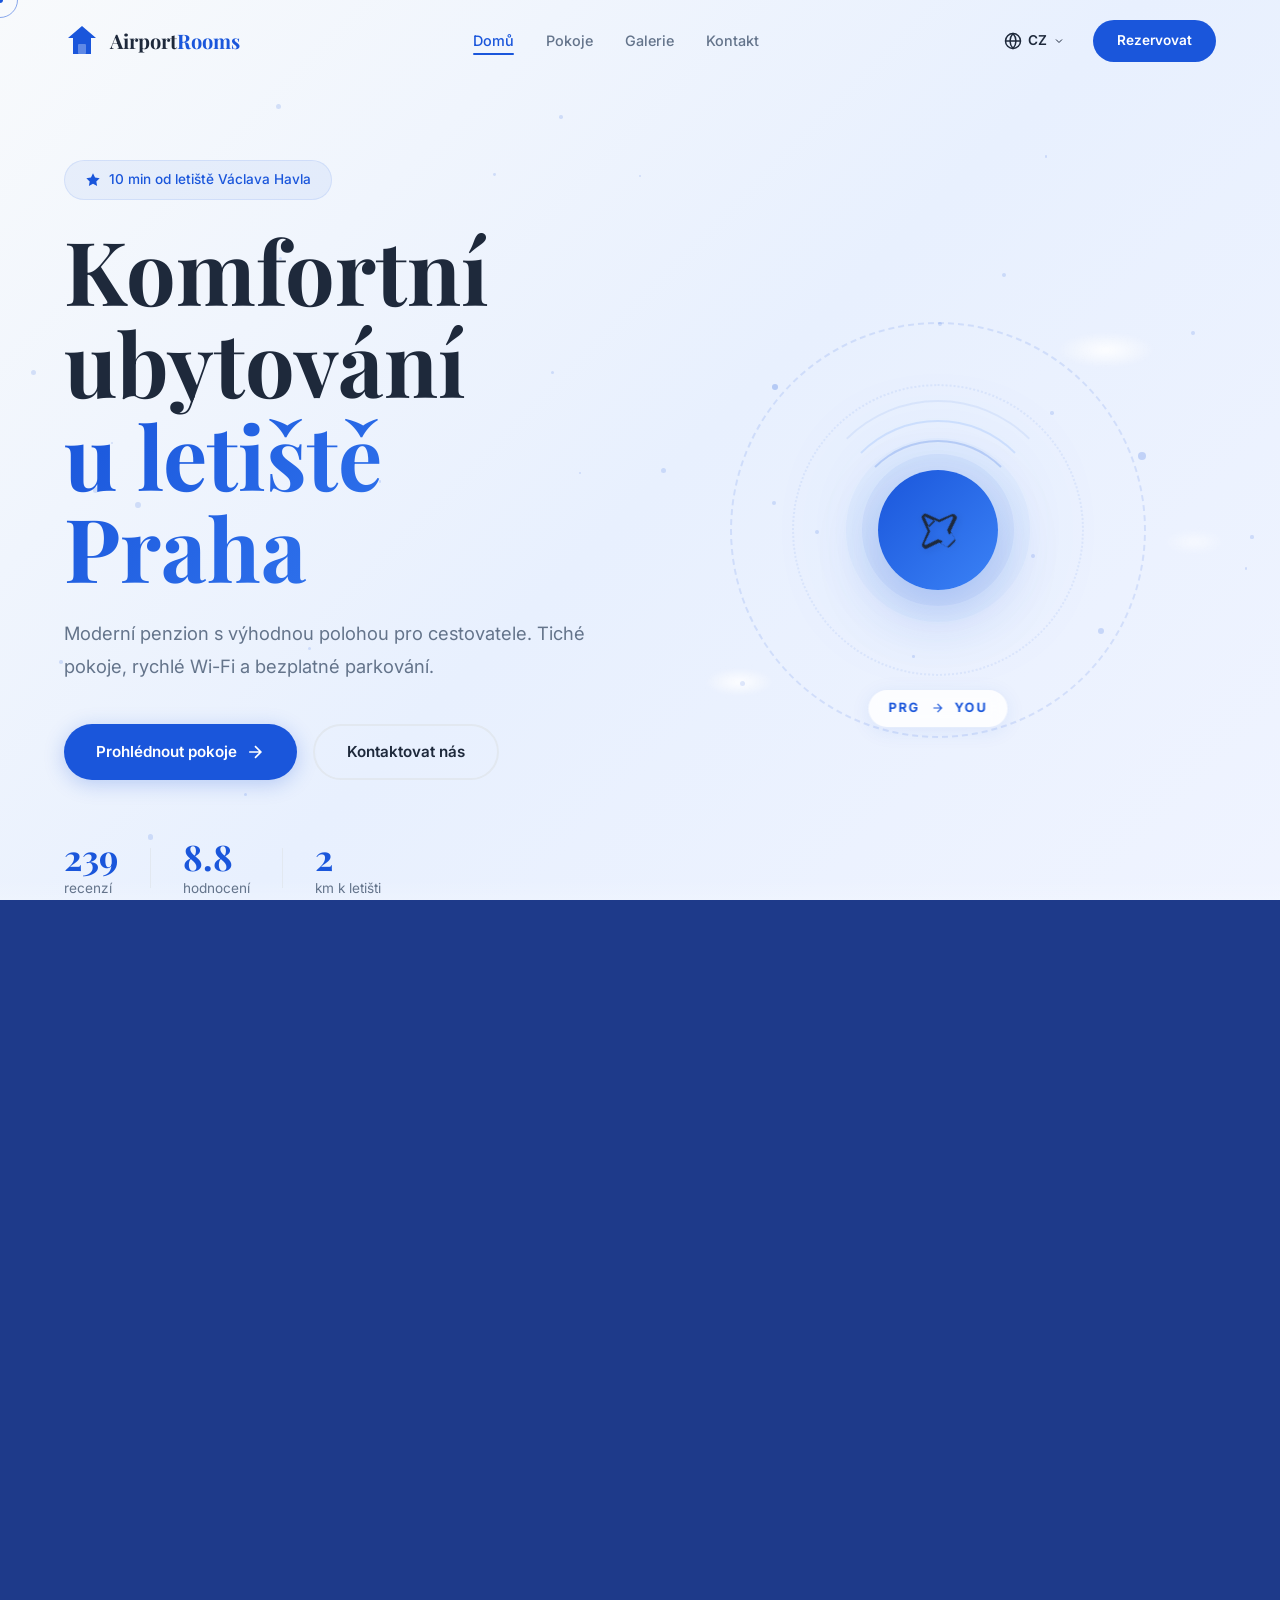
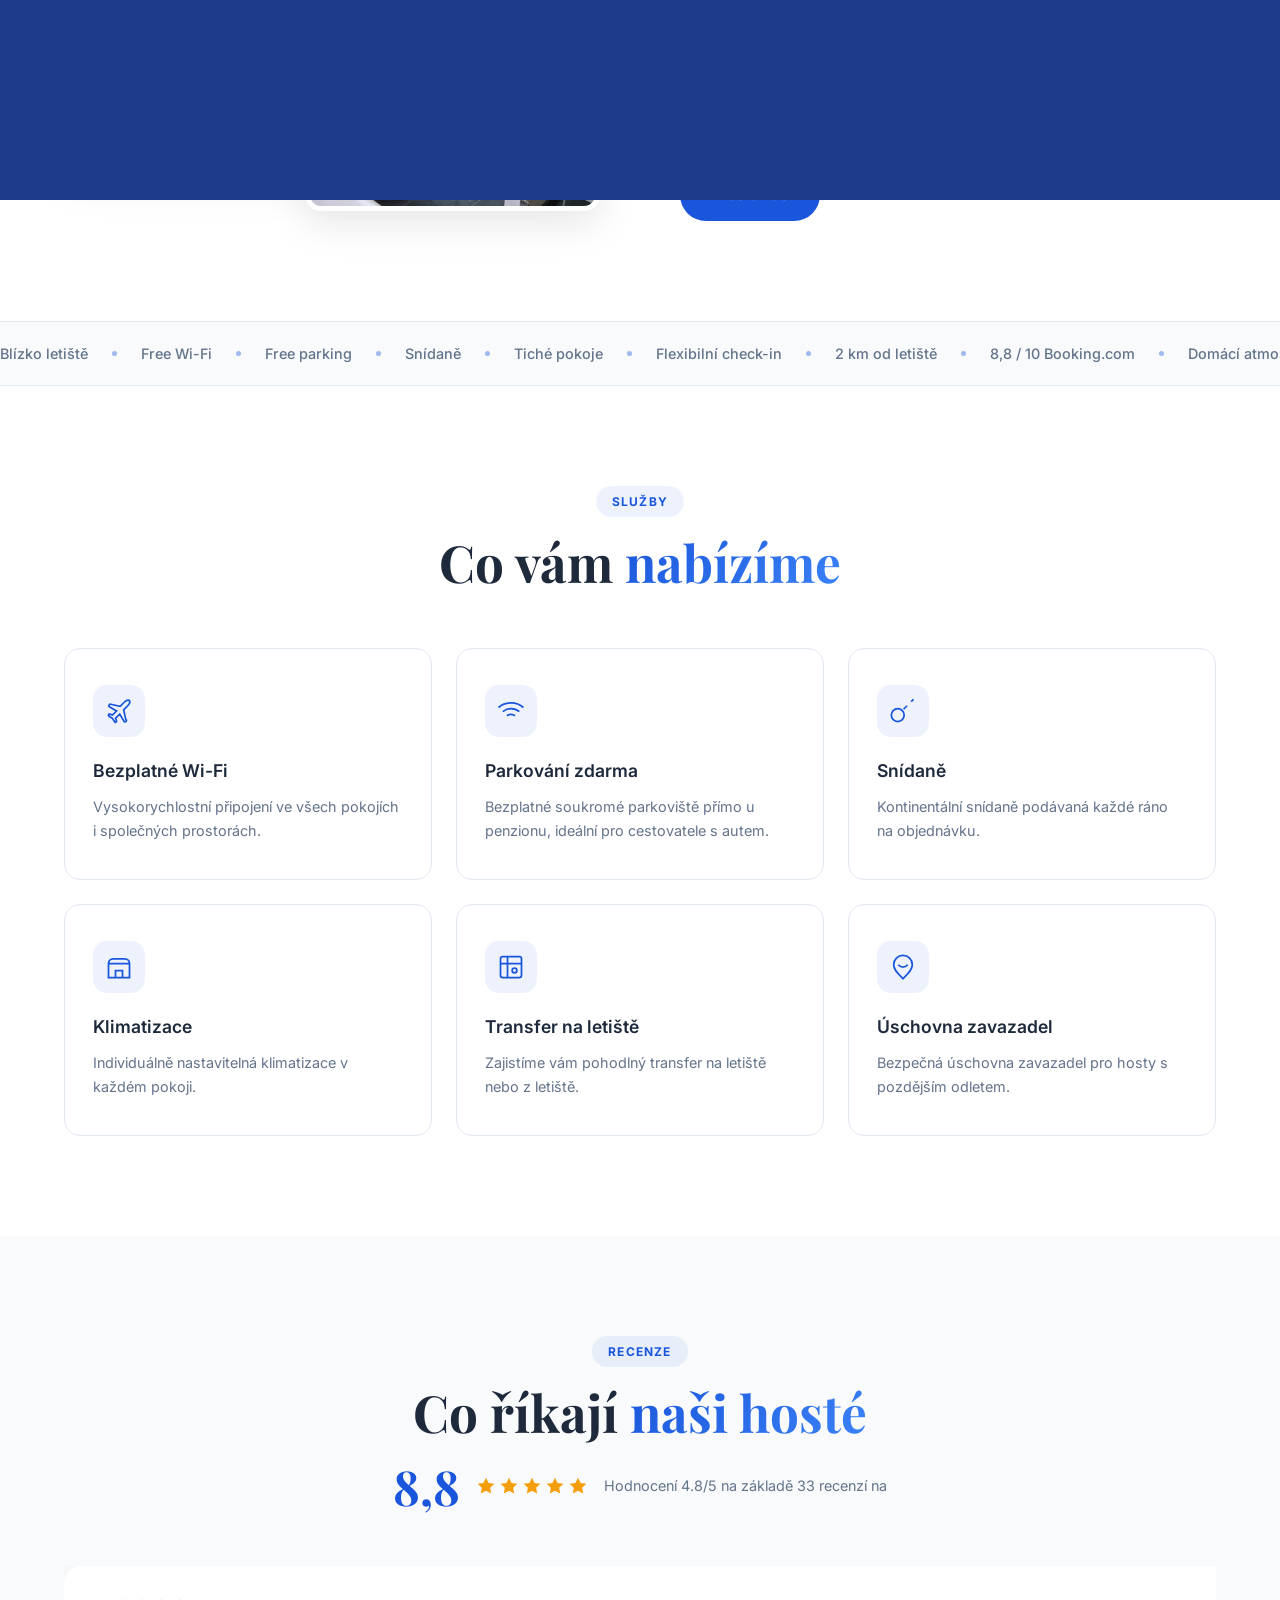
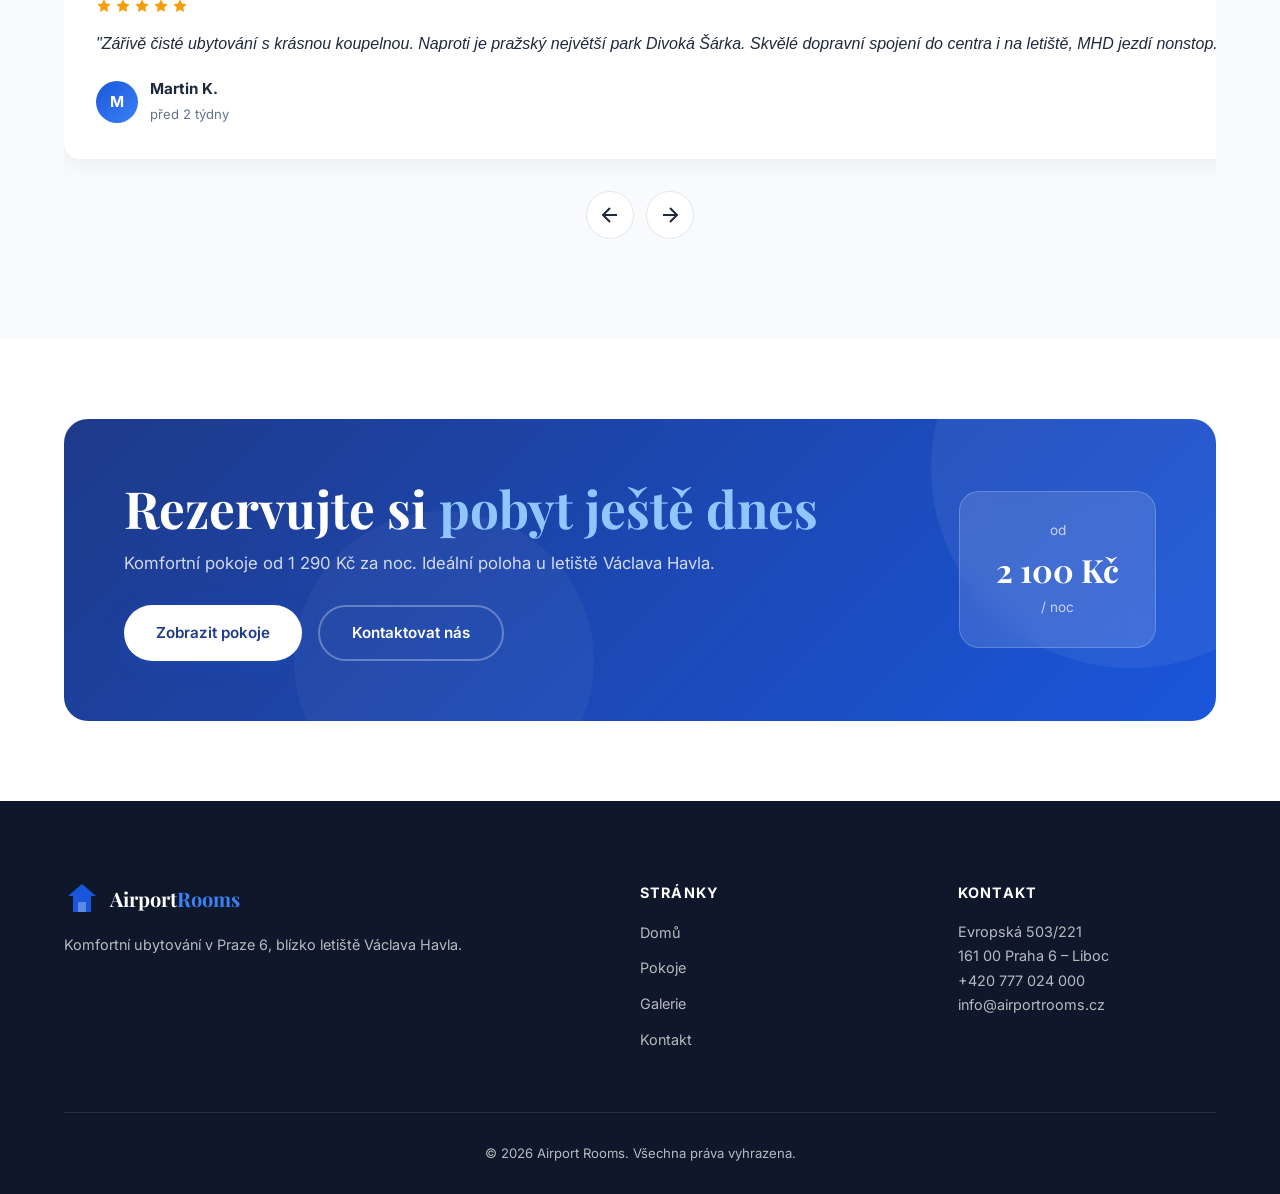
==== commit 4adc8619: "Hero: prominent airplane scene on right side with orbit rings, contrails, clouds, flight label" ====
--- a/index.html
+++ b/index.html
@@ -94,6 +94,8 @@
             </div>
         </div>
         <div class="hero-content">
+            <div class="hero-inner">
+            <div class="hero-text">
             <div class="hero-badge reveal-up">
                 <svg width="16" height="16" viewBox="0 0 24 24" fill="currentColor"><path d="M12 2l3.09 6.26L22 9.27l-5 4.87 1.18 6.88L12 17.77l-6.18 3.25L7 14.14 2 9.27l6.91-1.01L12 2z"/></svg>
                 <span data-i18n="hero.badge">Hodnocení 8,8 / 10 na Booking.com – 239 recenzí</span>
@@ -118,6 +120,47 @@
                 <div class="stat"><span class="stat-num" data-count="8.8" data-dec="1">0</span><span class="stat-lbl" data-i18n="hero.stat2">hodnocení</span></div>
                 <div class="stat-div"></div>
                 <div class="stat"><span class="stat-num" data-count="2">0</span><span class="stat-lbl" data-i18n="hero.stat3">km k letišti</span></div>
+            </div>
+            </div>
+            <!-- HERO AIRPLANE SCENE -->
+            <div class="hero-plane-scene reveal-up" style="--delay:.3s">
+                <div class="plane-orbit">
+                    <div class="plane-orbit-ring"></div>
+                    <div class="plane-orbit-ring plane-orbit-ring-2"></div>
+                </div>
+                <div class="plane-main">
+                    <svg viewBox="0 0 512 512" xmlns="http://www.w3.org/2000/svg">
+                        <path d="M472.8 168.4L360.2 115.6 307.4 3.2c-3.6-7.6-16-7.6-19.6 0L235 115.6 122.4 168.4c-5.2 2.4-7.6 8.4-5.2 13.6l52.8 112.4L37.6 399.6c-4.8 3.6-5.6 10.4-2 15.2l64 80c2 2.4 4.8 4 8 4.4 3.2.4 6.4-.4 8.8-2.4L248 392l49.2 104.8c2 4.4 6.4 7.2 11.2 7.2h.8c5.2-.4 9.6-4 10.8-9.2l40-180.4 112.8-52.8c5.2-2.4 7.6-8.4 5.2-13.6l-5.2-79.6z" fill="none" stroke="currentColor" stroke-width="8" opacity=".06"/>
+                    </svg>
+                    <div class="plane-body">
+                        <svg viewBox="0 0 64 64" xmlns="http://www.w3.org/2000/svg">
+                            <path d="M58 30.4L42 24l-6-16c-.4-1.2-1.6-2-2.8-2h-2.4c-1.2 0-2.4.8-2.8 2l-6 16L6 30.4c-1.2.4-2 1.6-2 2.8v2.4c0 1.2.8 2.4 2 2.8L22 44l3 10.8c.4 1.2 1.2 2 2.4 2h9.2c1.2 0 2-.8 2.4-2L42 44l16-5.6c1.2-.4 2-1.6 2-2.8v-2.4c0-1.2-.8-2.4-2-2.8zM32 8l5.2 14H26.8L32 8zM25.2 54.8L22.8 46h18.4l-2.4 8.8H25.2zM56 34.4L40 40l-2.4 6H26.4L24 40 8 34.4V32l16-5.6L26.4 20h11.2l2.4 6.4L56 32v2.4z" fill="currentColor"/>
+                        </svg>
+                    </div>
+                </div>
+                <div class="plane-trails">
+                    <span class="trail t1"></span>
+                    <span class="trail t2"></span>
+                    <span class="trail t3"></span>
+                </div>
+                <div class="plane-clouds">
+                    <span class="cloud c1"></span>
+                    <span class="cloud c2"></span>
+                    <span class="cloud c3"></span>
+                </div>
+                <div class="plane-dots">
+                    <span class="pdot d1"></span>
+                    <span class="pdot d2"></span>
+                    <span class="pdot d3"></span>
+                    <span class="pdot d4"></span>
+                    <span class="pdot d5"></span>
+                </div>
+                <div class="plane-label">
+                    <span>PRG</span>
+                    <svg width="14" height="14" viewBox="0 0 24 24" fill="none" stroke="currentColor" stroke-width="2"><path d="M5 12h14M12 5l7 7-7 7"/></svg>
+                    <span>YOU</span>
+                </div>
+            </div>
             </div>
         </div>
     </section>
--- a/css/style.css
+++ b/css/style.css
@@ -212,6 +212,9 @@
     position: relative; z-index: 2; max-width: 1200px; margin: 0 auto;
     padding: 160px 24px 100px; width: 100%;
 }
+.hero-inner {
+    display: grid; grid-template-columns: 1fr 1fr; gap: 40px; align-items: center;
+}
 .hero-badge {
     display: inline-flex; align-items: center; gap: 8px;
     background: rgba(26,86,219,.06); border: 1px solid rgba(26,86,219,.1);
@@ -297,6 +300,134 @@
     60% { top: 56%; opacity: .10; }
     85% { opacity: .08; }
     100% { right: calc(100% + 80px); top: 50%; opacity: 0; transform: rotate(4deg) scale(.8); }
+}
+
+/* ─── HERO AIRPLANE SCENE (right column) ─── */
+.hero-plane-scene {
+    position: relative; width: 100%; aspect-ratio: 1/1; max-width: 520px;
+    margin: 0 auto; display: flex; align-items: center; justify-content: center;
+}
+
+/* Orbit rings */
+.plane-orbit {
+    position: absolute; inset: 10%; pointer-events: none;
+}
+.plane-orbit-ring {
+    position: absolute; inset: 0;
+    border: 2px dashed rgba(26,86,219,.12); border-radius: 50%;
+    animation: orbitSpin 30s linear infinite;
+}
+.plane-orbit-ring-2 {
+    inset: 15%; border-style: dotted; border-color: rgba(26,86,219,.08);
+    animation-duration: 45s; animation-direction: reverse;
+}
+@keyframes orbitSpin { to { transform: rotate(360deg); } }
+
+/* Main airplane */
+.plane-main {
+    position: relative; z-index: 3;
+    animation: planeBob 4s ease-in-out infinite;
+}
+.plane-main > svg {
+    display: none; /* hidden bg outline */
+}
+.plane-body {
+    width: 120px; height: 120px;
+    background: linear-gradient(135deg, var(--primary) 0%, var(--primary-light) 100%);
+    border-radius: 50%; display: flex; align-items: center; justify-content: center;
+    box-shadow:
+        0 0 0 16px rgba(26,86,219,.06),
+        0 0 0 32px rgba(26,86,219,.03),
+        0 20px 60px rgba(26,86,219,.25),
+        0 0 120px rgba(59,130,246,.15);
+    animation: planeGlow 3s ease-in-out infinite alternate;
+}
+.plane-body svg {
+    width: 52px; height: 52px; fill: white; transform: rotate(-45deg);
+    filter: drop-shadow(0 2px 4px rgba(0,0,0,.1));
+}
+@keyframes planeBob {
+    0%, 100% { transform: translateY(0) rotate(-2deg); }
+    50% { transform: translateY(-16px) rotate(2deg); }
+}
+@keyframes planeGlow {
+    from { box-shadow: 0 0 0 16px rgba(26,86,219,.06), 0 0 0 32px rgba(26,86,219,.03), 0 20px 60px rgba(26,86,219,.25), 0 0 120px rgba(59,130,246,.15); }
+    to { box-shadow: 0 0 0 20px rgba(26,86,219,.1), 0 0 0 40px rgba(26,86,219,.05), 0 24px 80px rgba(26,86,219,.3), 0 0 160px rgba(59,130,246,.2); }
+}
+
+/* Contrails */
+.plane-trails {
+    position: absolute; top: 50%; left: 50%; z-index: 2;
+    width: 200px; height: 200px; transform: translate(-50%, -50%);
+    pointer-events: none;
+}
+.trail {
+    position: absolute; border-radius: 50%;
+    border: 2px solid transparent; border-top-color: rgba(26,86,219,.2);
+    animation: trailOrbit 6s linear infinite;
+}
+.t1 { width: 180px; height: 180px; top: 10px; left: 10px; }
+.t2 { width: 220px; height: 220px; top: -10px; left: -10px; animation-duration: 8s; border-top-color: rgba(59,130,246,.15); animation-direction: reverse; }
+.t3 { width: 260px; height: 260px; top: -30px; left: -30px; animation-duration: 12s; border-top-color: rgba(26,86,219,.08); }
+@keyframes trailOrbit {
+    to { transform: rotate(360deg); }
+}
+
+/* Clouds */
+.plane-clouds {
+    position: absolute; inset: 0; pointer-events: none; z-index: 1;
+}
+.cloud {
+    position: absolute; width: 80px; height: 32px;
+    background: radial-gradient(ellipse, rgba(255,255,255,.9) 0%, rgba(255,255,255,0) 70%);
+    border-radius: 50%; filter: blur(2px);
+}
+.c1 { top: 12%; right: 8%; width: 100px; height: 36px; animation: cloudDrift 10s ease-in-out infinite alternate; }
+.c2 { bottom: 18%; left: 5%; width: 70px; height: 28px; animation: cloudDrift 14s 3s ease-in-out infinite alternate-reverse; }
+.c3 { top: 50%; right: -5%; width: 60px; height: 24px; animation: cloudDrift 8s 5s ease-in-out infinite alternate; opacity: .6; }
+@keyframes cloudDrift {
+    from { transform: translateX(0); }
+    to { transform: translateX(20px); }
+}
+
+/* Decorative dots (flight path) */
+.plane-dots {
+    position: absolute; inset: 0; pointer-events: none; z-index: 1;
+}
+.pdot {
+    position: absolute; width: 6px; height: 6px;
+    background: var(--primary); border-radius: 50%;
+    animation: dotPulse 3s ease-in-out infinite;
+}
+.d1 { top: 22%; left: 18%; opacity: .25; animation-delay: 0s; }
+.d2 { top: 10%; left: 50%; opacity: .15; animation-delay: .6s; width: 4px; height: 4px; }
+.d3 { top: 35%; right: 10%; opacity: .2; animation-delay: 1.2s; width: 8px; height: 8px; }
+.d4 { bottom: 20%; left: 12%; opacity: .12; animation-delay: 1.8s; width: 5px; height: 5px; }
+.d5 { bottom: 30%; right: 18%; opacity: .18; animation-delay: 2.4s; }
+@keyframes dotPulse {
+    0%, 100% { transform: scale(1); opacity: var(--dot-o, .2); }
+    50% { transform: scale(1.8); opacity: .4; }
+}
+
+/* Flight route label */
+.plane-label {
+    position: absolute; bottom: 12%; left: 50%; transform: translateX(-50%);
+    display: flex; align-items: center; gap: 10px;
+    background: rgba(255,255,255,.85); backdrop-filter: blur(8px);
+    border: 1px solid rgba(26,86,219,.1); border-radius: 40px;
+    padding: 8px 20px; font-size: .8rem; font-weight: 700;
+    color: var(--primary); letter-spacing: 2px; z-index: 4;
+    box-shadow: 0 4px 20px rgba(26,86,219,.08);
+    animation: labelFade 4s ease-in-out infinite alternate;
+}
+.plane-label svg { stroke: var(--primary); flex-shrink: 0; animation: arrowBounce 1.5s ease-in-out infinite; }
+@keyframes labelFade {
+    from { opacity: .7; }
+    to { opacity: 1; }
+}
+@keyframes arrowBounce {
+    0%, 100% { transform: translateX(0); }
+    50% { transform: translateX(4px); }
 }
 
 /* ═══════════════════════════════════════════
@@ -725,6 +856,10 @@
    RESPONSIVE
    ═══════════════════════════════════════════ */
 @media (max-width: 1024px) {
+    .hero-inner { grid-template-columns: 1fr; gap: 0; }
+    .hero-plane-scene { max-width: 340px; aspect-ratio: auto; height: 320px; margin-top: 20px; }
+    .plane-body { width: 90px; height: 90px; }
+    .plane-body svg { width: 40px; height: 40px; }
     .about-grid { grid-template-columns: 1fr; gap: 48px; }
     .about-images { padding-bottom: 0; padding-right: 0; }
     .about-img-2 { position: relative; bottom: auto; right: auto; width: 100%; border: none; margin-top: 16px; }
@@ -754,6 +889,10 @@
     .hamburger { display: flex; }
     .nav-cta { display: none; }
     .hero-content { padding: 130px 24px 60px; }
+    .hero-plane-scene { max-width: 280px; height: 260px; }
+    .plane-body { width: 76px; height: 76px; }
+    .plane-body svg { width: 34px; height: 34px; }
+    .plane-label { padding: 6px 14px; font-size: .7rem; }
     .hero-title { font-size: clamp(2.2rem, 8vw, 3.5rem); }
     .hero-stats { gap: 0; }
     .stat { padding: 0 16px; }
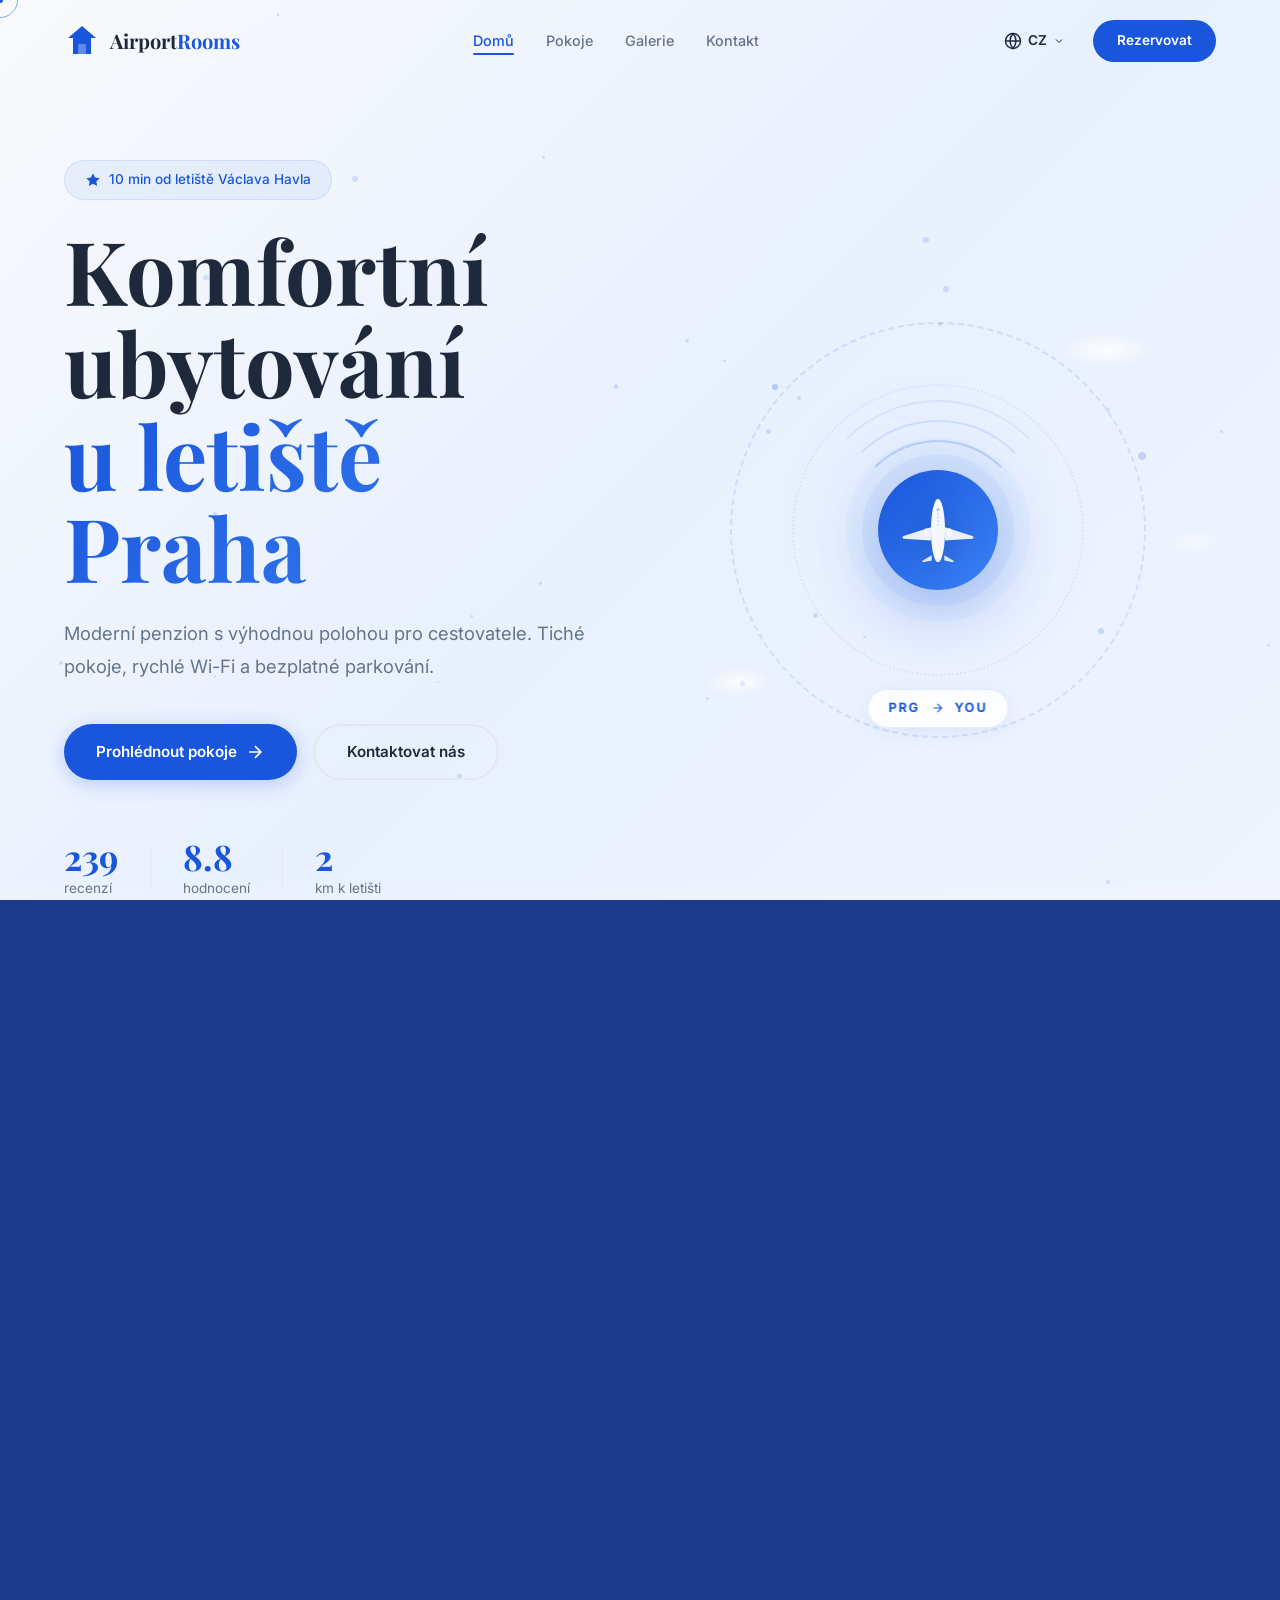
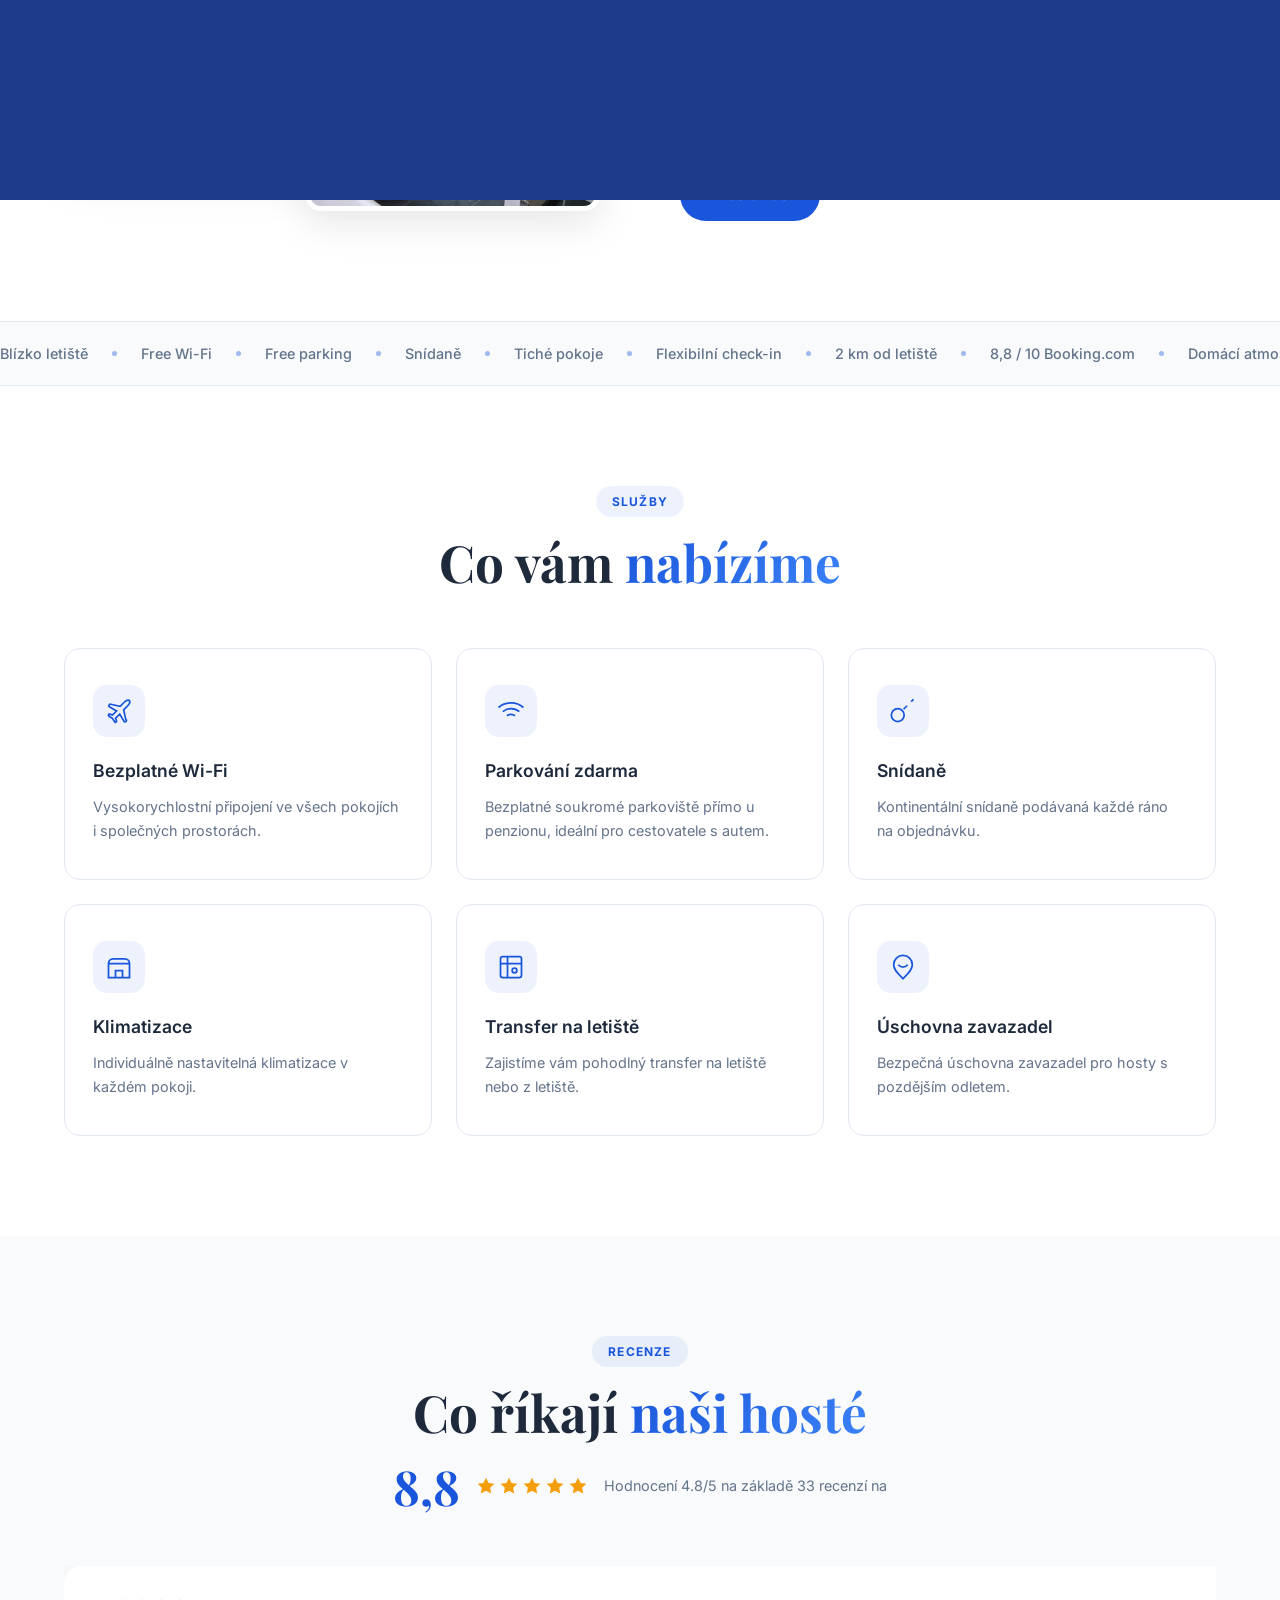
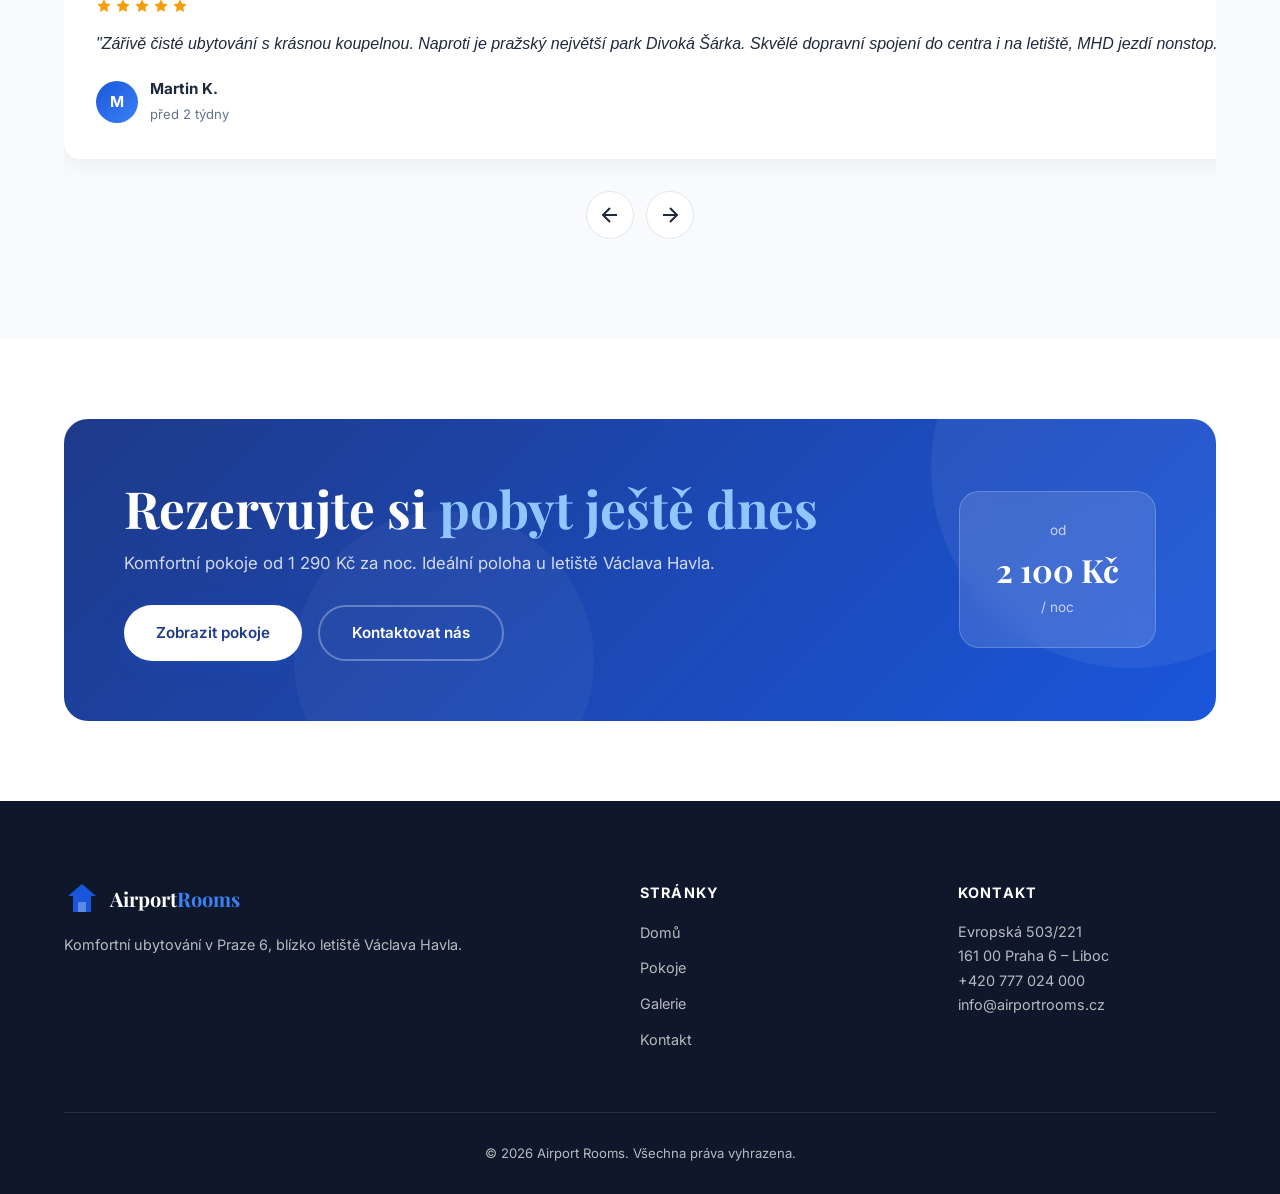
==== commit 522429c7: "Better airplane SVG, remove flying background planes" ====
--- a/index.html
+++ b/index.html
@@ -84,15 +84,7 @@
             <div class="hero-particles" id="heroParticles"></div>
             <div class="hero-gradient-bottom"></div>
         </div>
-        <!-- AIRPLANE ANIMATION -->
-        <div class="airplane-container">
-            <div class="airplane">
-                <svg viewBox="0 0 24 24" xmlns="http://www.w3.org/2000/svg"><path d="M21 16v-2l-8-5V3.5A1.5 1.5 0 0 0 11.5 2 1.5 1.5 0 0 0 10 3.5V9l-8 5v2l8-2.5V19l-2 1.5V22l3.5-1 3.5 1v-1.5L13 19v-5.5l8 2.5z"/></svg>
-            </div>
-            <div class="airplane-2">
-                <svg viewBox="0 0 24 24" xmlns="http://www.w3.org/2000/svg"><path d="M21 16v-2l-8-5V3.5A1.5 1.5 0 0 0 11.5 2 1.5 1.5 0 0 0 10 3.5V9l-8 5v2l8-2.5V19l-2 1.5V22l3.5-1 3.5 1v-1.5L13 19v-5.5l8 2.5z"/></svg>
-            </div>
-        </div>
+
         <div class="hero-content">
             <div class="hero-inner">
             <div class="hero-text">
@@ -133,8 +125,28 @@
                         <path d="M472.8 168.4L360.2 115.6 307.4 3.2c-3.6-7.6-16-7.6-19.6 0L235 115.6 122.4 168.4c-5.2 2.4-7.6 8.4-5.2 13.6l52.8 112.4L37.6 399.6c-4.8 3.6-5.6 10.4-2 15.2l64 80c2 2.4 4.8 4 8 4.4 3.2.4 6.4-.4 8.8-2.4L248 392l49.2 104.8c2 4.4 6.4 7.2 11.2 7.2h.8c5.2-.4 9.6-4 10.8-9.2l40-180.4 112.8-52.8c5.2-2.4 7.6-8.4 5.2-13.6l-5.2-79.6z" fill="none" stroke="currentColor" stroke-width="8" opacity=".06"/>
                     </svg>
                     <div class="plane-body">
-                        <svg viewBox="0 0 64 64" xmlns="http://www.w3.org/2000/svg">
-                            <path d="M58 30.4L42 24l-6-16c-.4-1.2-1.6-2-2.8-2h-2.4c-1.2 0-2.4.8-2.8 2l-6 16L6 30.4c-1.2.4-2 1.6-2 2.8v2.4c0 1.2.8 2.4 2 2.8L22 44l3 10.8c.4 1.2 1.2 2 2.4 2h9.2c1.2 0 2-.8 2.4-2L42 44l16-5.6c1.2-.4 2-1.6 2-2.8v-2.4c0-1.2-.8-2.4-2-2.8zM32 8l5.2 14H26.8L32 8zM25.2 54.8L22.8 46h18.4l-2.4 8.8H25.2zM56 34.4L40 40l-2.4 6H26.4L24 40 8 34.4V32l16-5.6L26.4 20h11.2l2.4 6.4L56 32v2.4z" fill="currentColor"/>
+                        <svg viewBox="0 0 512 512" xmlns="http://www.w3.org/2000/svg">
+                            <!-- Fuselage -->
+                            <ellipse cx="256" cy="260" rx="40" ry="180" fill="white" opacity=".95"/>
+                            <!-- Nose -->
+                            <path d="M256 80c-8 0-16 12-20 32h40c-4-20-12-32-20-32z" fill="white"/>
+                            <!-- Wings -->
+                            <path d="M216 240L60 290c-8 2-8 14 0 16l156 10V240z" fill="white" opacity=".9"/>
+                            <path d="M296 240l156 50c8 2 8 14 0 16l-156 10V240z" fill="white" opacity=".9"/>
+                            <!-- Tail fin vertical -->
+                            <path d="M246 400l10-60 10 60c0 20-20 20-20 0z" fill="white" opacity=".9"/>
+                            <!-- Tail wings -->
+                            <path d="M220 400l-50 30c-4 2-4 10 0 10l50-10V400z" fill="white" opacity=".85"/>
+                            <path d="M292 400l50 30c4 2 4 10 0 10l-50-10V400z" fill="white" opacity=".85"/>
+                            <!-- Windows -->
+                            <circle cx="256" cy="140" r="8" fill="rgba(26,86,219,.4)"/>
+                            <circle cx="256" cy="165" r="5" fill="rgba(26,86,219,.25)"/>
+                            <circle cx="256" cy="185" r="5" fill="rgba(26,86,219,.25)"/>
+                            <circle cx="256" cy="205" r="5" fill="rgba(26,86,219,.25)"/>
+                            <circle cx="256" cy="225" r="5" fill="rgba(26,86,219,.25)"/>
+                            <!-- Engine pods -->
+                            <ellipse cx="190" cy="270" rx="12" ry="24" fill="white" opacity=".8"/>
+                            <ellipse cx="322" cy="270" rx="12" ry="24" fill="white" opacity=".8"/>
                         </svg>
                     </div>
                 </div>
--- a/css/style.css
+++ b/css/style.css
@@ -343,8 +343,8 @@
     animation: planeGlow 3s ease-in-out infinite alternate;
 }
 .plane-body svg {
-    width: 52px; height: 52px; fill: white; transform: rotate(-45deg);
-    filter: drop-shadow(0 2px 4px rgba(0,0,0,.1));
+    width: 90px; height: 90px;
+    filter: drop-shadow(0 4px 12px rgba(0,0,0,.15));
 }
 @keyframes planeBob {
     0%, 100% { transform: translateY(0) rotate(-2deg); }
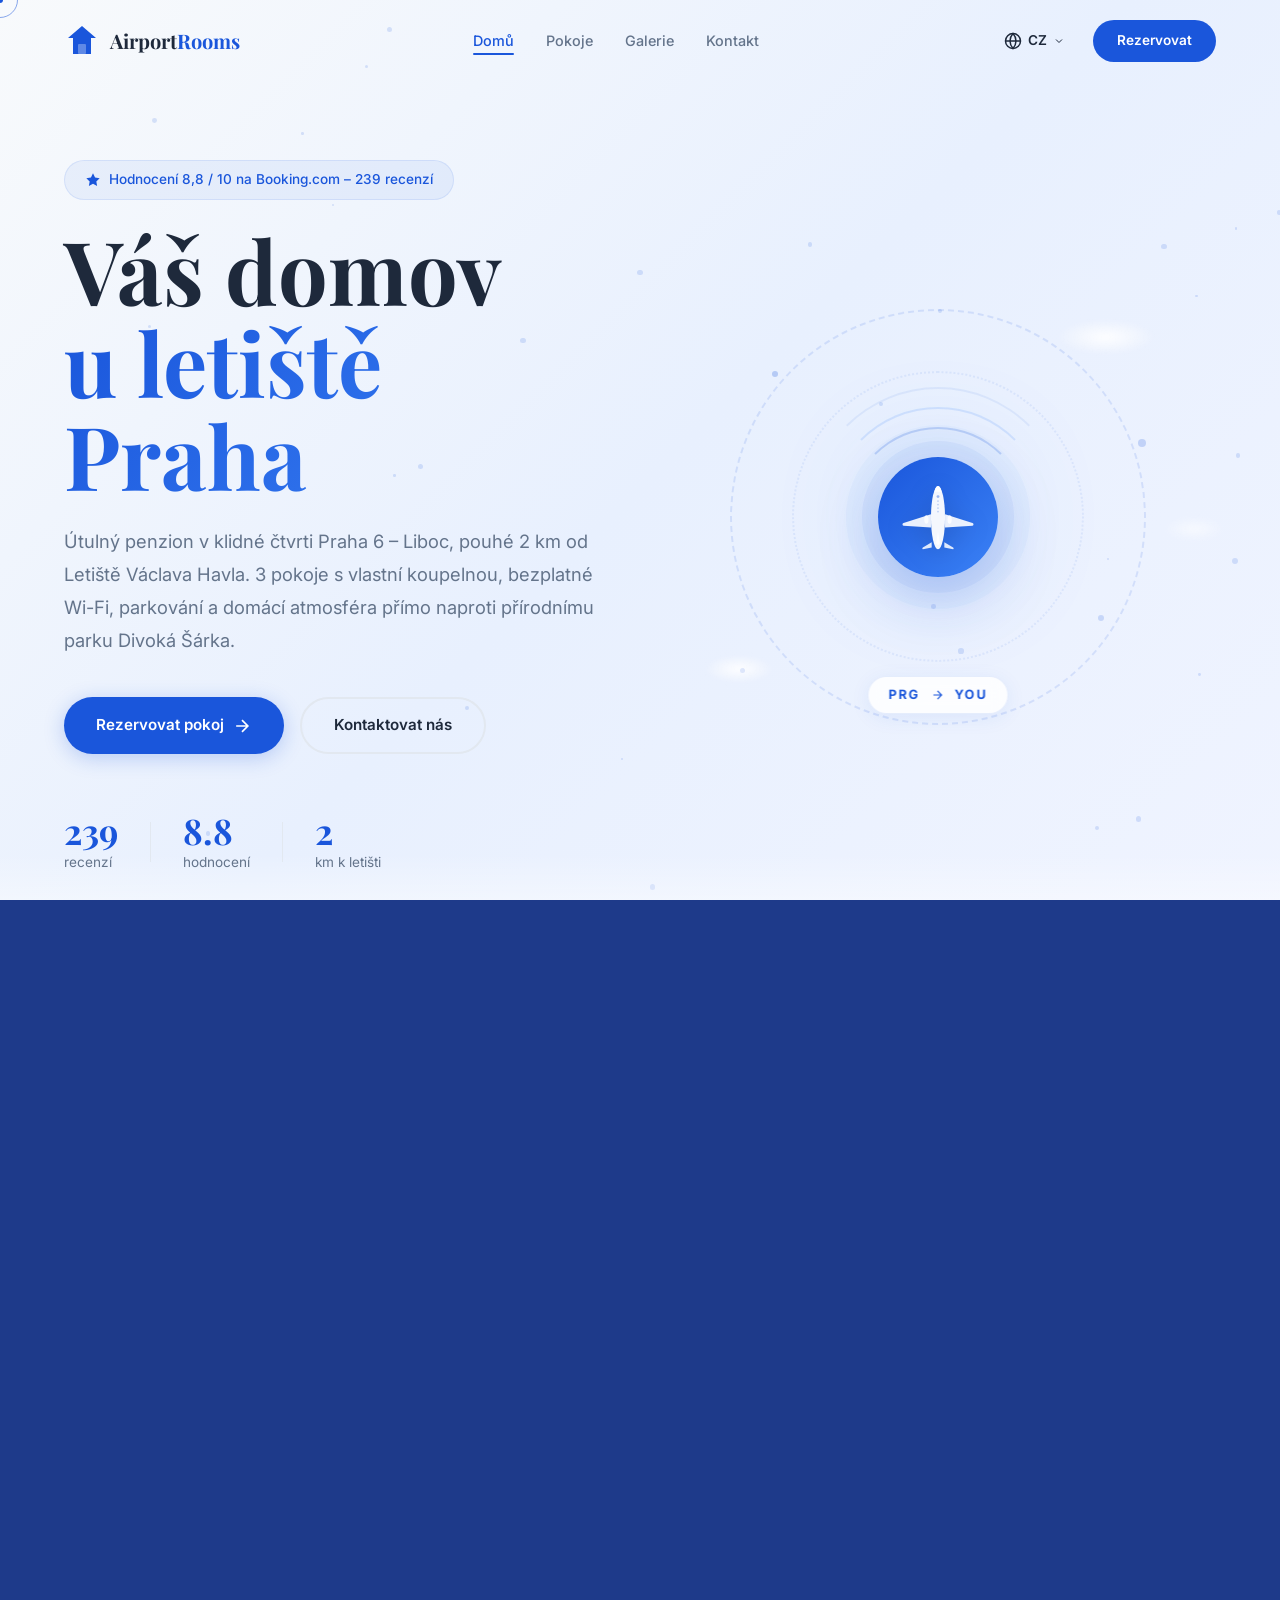
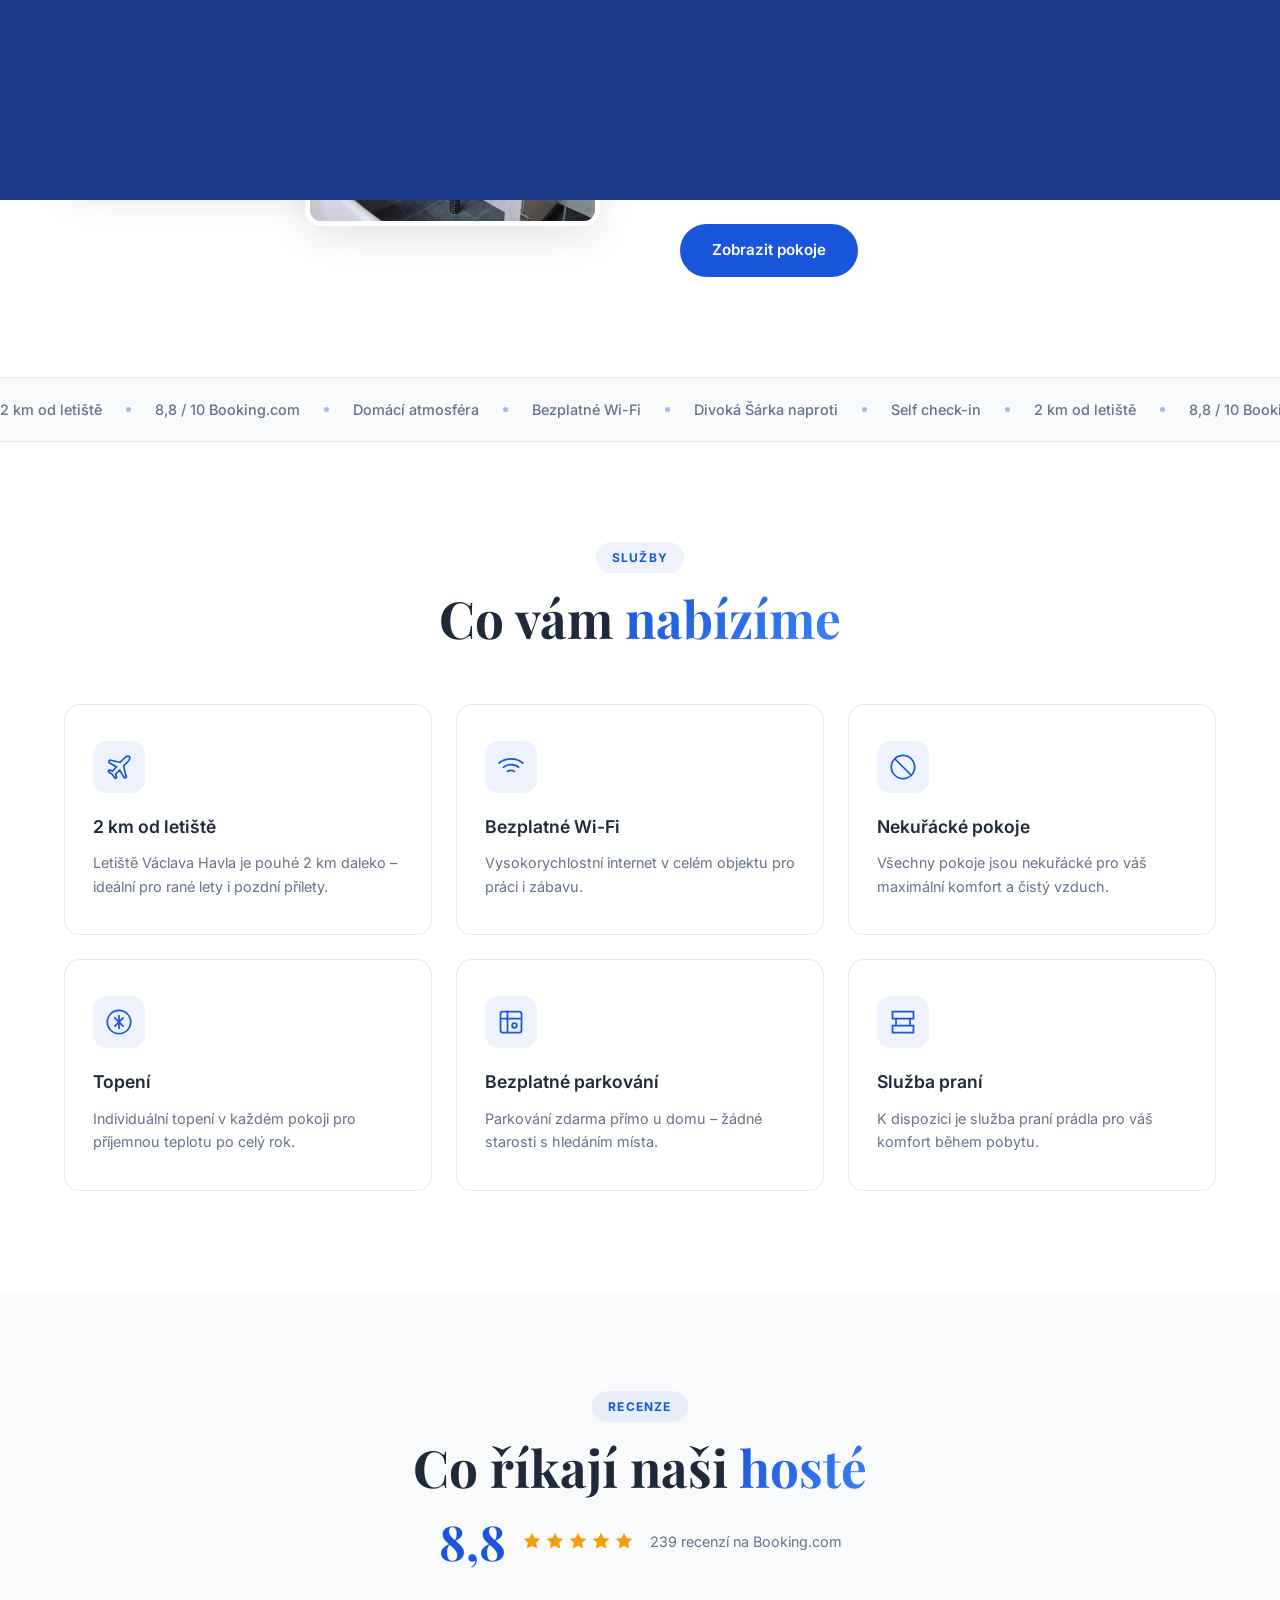
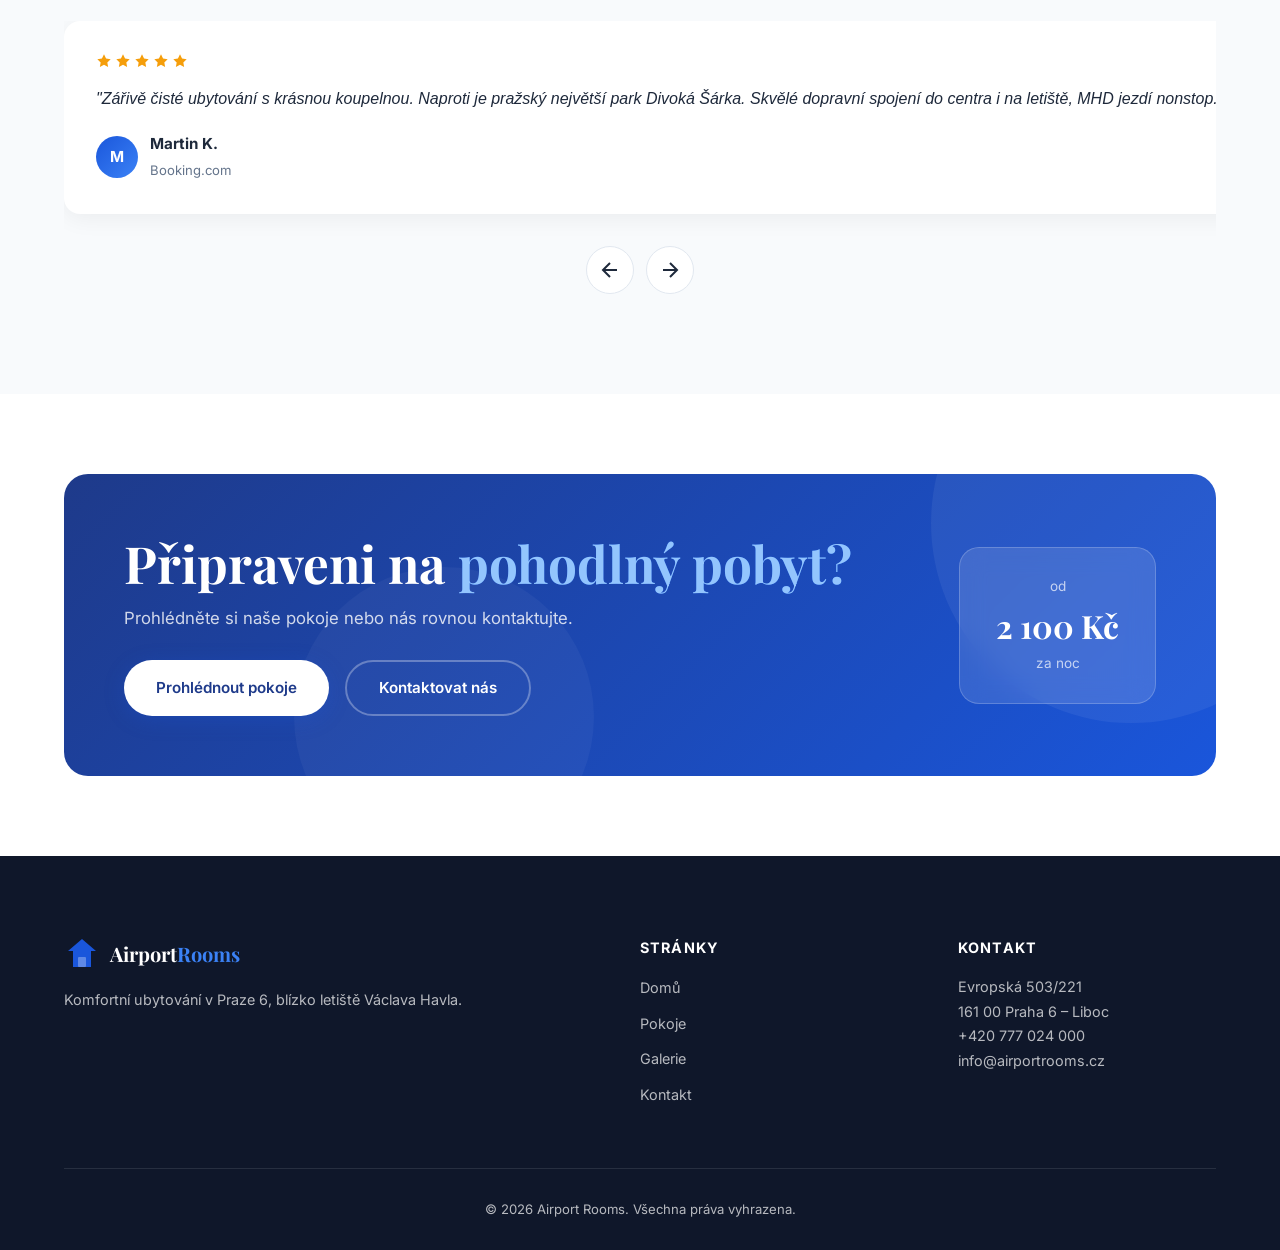
==== commit aee20351: "feat: custom reservation system, correct room names & services from Booking.com - Created reservatio" ====
--- a/index.html
+++ b/index.html
@@ -70,7 +70,7 @@
                         <button class="lang-option" data-lang="pl">Polski</button>
                     </div>
                 </div>
-                <a href="rooms.html" class="nav-cta" data-i18n="nav.book">Rezervovat</a>
+                <a href="reservation.html" class="nav-cta" data-i18n="nav.book">Rezervovat</a>
             </div>
             <button class="hamburger" id="hamburger" aria-label="Menu">
                 <span></span><span></span><span></span>
@@ -100,8 +100,8 @@
                 Útulný penzion v klidné čtvrti Praha 6 – Liboc, pouhé 2 km od Letiště Václava Havla. 3 pokoje s vlastní koupelnou, bezplatné Wi-Fi, parkování a domácí atmosféra přímo naproti přírodnímu parku Divoká Šárka.
             </p>
             <div class="hero-btns reveal-up" style="--delay:.4s">
-                <a href="https://www.booking.com/hotel/cz/airport-rooms.cs.html" target="_blank" class="btn btn-primary btn-glow">
-                    <span data-i18n="hero.cta1">Rezervovat na Booking.com</span>
+                <a href="reservation.html" class="btn btn-primary btn-glow">
+                    <span data-i18n="hero.cta1">Rezervovat pokoj</span>
                     <svg width="20" height="20" viewBox="0 0 24 24" fill="none" stroke="currentColor" stroke-width="2"><path d="M5 12h14M12 5l7 7-7 7"/></svg>
                 </a>
                 <a href="contact.html" class="btn btn-outline" data-i18n="hero.cta2">Kontaktovat nás</a>
@@ -252,14 +252,14 @@
                     <p data-i18n="services.s2.desc">Vysokorychlostní internet v celém objektu pro práci i zábavu.</p>
                 </div>
                 <div class="svc-card reveal-up" style="--delay:.15s">
-                    <div class="svc-icon-wrap"><svg width="28" height="28" viewBox="0 0 24 24" fill="none" stroke="currentColor" stroke-width="1.5"><path d="M21 2l-2 2m-7.61 7.61a5.5 5.5 0 1 1-7.78 7.78 5.5 5.5 0 0 1 7.78-7.78zM15.5 7.5l-3 3"/></svg></div>
-                    <h3 data-i18n="services.s3.title">Self check-in</h3>
-                    <p data-i18n="services.s3.desc">Pohodlný příjezd kdykoliv díky schránce s klíčem (lockbox) – žádné čekání.</p>
+                    <div class="svc-icon-wrap"><svg width="28" height="28" viewBox="0 0 24 24" fill="none" stroke="currentColor" stroke-width="1.5"><circle cx="12" cy="12" r="10"/><path d="M4.93 4.93l14.14 14.14"/></svg></div>
+                    <h3 data-i18n="services.s3.title">Nekuřácké pokoje</h3>
+                    <p data-i18n="services.s3.desc">Všechny pokoje jsou nekuřácké pro váš maximální komfort a čistý vzduch.</p>
                 </div>
                 <div class="svc-card reveal-up" style="--delay:.2s">
-                    <div class="svc-icon-wrap"><svg width="28" height="28" viewBox="0 0 24 24" fill="none" stroke="currentColor" stroke-width="1.5"><path d="M3 9h18v12H3V9zM3 9a4 4 0 0 1 4-4h10a4 4 0 0 1 4 4M9 21v-6h6v6"/></svg></div>
-                    <h3 data-i18n="services.s4.title">Vybavená kuchyně</h3>
-                    <p data-i18n="services.s4.desc">Plně vybavená sdílená kuchyně s vařičem, lednicí, mikrovlnkou, konvicí a nádobím.</p>
+                    <div class="svc-icon-wrap"><svg width="28" height="28" viewBox="0 0 24 24" fill="none" stroke="currentColor" stroke-width="1.5"><path d="M12 22c5.523 0 10-4.477 10-10S17.523 2 12 2 2 6.477 2 12s4.477 10 10 10z"/><path d="M12 6v12M8 8l8 8M8 16l8-8"/></svg></div>
+                    <h3 data-i18n="services.s4.title">Topení</h3>
+                    <p data-i18n="services.s4.desc">Individuální topení v každém pokoji pro příjemnou teplotu po celý rok.</p>
                 </div>
                 <div class="svc-card reveal-up" style="--delay:.25s">
                     <div class="svc-icon-wrap"><svg width="28" height="28" viewBox="0 0 24 24" fill="none" stroke="currentColor" stroke-width="1.5"><rect x="3" y="3" width="18" height="18" rx="2"/><path d="M3 9h18M9 3v18"/><circle cx="15" cy="15" r="2"/></svg></div>
@@ -267,9 +267,9 @@
                     <p data-i18n="services.s5.desc">Parkování zdarma přímo u domu – žádné starosti s hledáním místa.</p>
                 </div>
                 <div class="svc-card reveal-up" style="--delay:.3s">
-                    <div class="svc-icon-wrap"><svg width="28" height="28" viewBox="0 0 24 24" fill="none" stroke="currentColor" stroke-width="1.5"><path d="M12 22c4-4 8-7.5 8-12a8 8 0 1 0-16 0c0 4.5 4 8 8 12z"/><path d="M8 10s1.5 2 4 2 4-2 4-2"/></svg></div>
-                    <h3 data-i18n="services.s6.title">Divoká Šárka naproti</h3>
-                    <p data-i18n="services.s6.desc">Přírodní park Divoká Šárka přímo přes ulici – procházky, sport i klid v přírodě.</p>
+                    <div class="svc-icon-wrap"><svg width="28" height="28" viewBox="0 0 24 24" fill="none" stroke="currentColor" stroke-width="1.5"><path d="M3 3h18v6H3zM3 15h18v6H3zM6 9v6M18 9v6"/></svg></div>
+                    <h3 data-i18n="services.s6.title">Služba praní</h3>
+                    <p data-i18n="services.s6.desc">K dispozici je služba praní prádla pro váš komfort během pobytu.</p>
                 </div>
             </div>
         </div>
--- a/css/style.css
+++ b/css/style.css
@@ -185,6 +185,7 @@
 .hamburger.active span:nth-child(1) { transform: rotate(45deg) translate(5px, 5px); }
 .hamburger.active span:nth-child(2) { opacity: 0; }
 .hamburger.active span:nth-child(3) { transform: rotate(-45deg) translate(5px, -5px); }
+body.menu-open { overflow: hidden; }
 
 /* ═══════════════════════════════════════════
    HERO SECTION (homepage)
@@ -880,12 +881,14 @@
 
 @media (max-width: 768px) {
     .nav-menu {
-        position: fixed; top: 0; right: -100%; width: 80%; max-width: 360px;
+        position: fixed; top: 0; left: 0; right: 0; width: 100%; max-width: none;
         height: 100vh; height: 100dvh; background: var(--bg); flex-direction: column;
-        padding: 100px 40px 40px; gap: 24px; box-shadow: var(--shadow-lg);
-        transition: right .4s ease; z-index: 999;
+        justify-content: center; align-items: center;
+        padding: 40px; gap: 32px; box-shadow: none;
+        opacity: 0; visibility: hidden; transition: opacity .3s ease, visibility .3s ease; z-index: 999;
     }
-    .nav-menu.open { right: 0; }
+    .nav-menu.open { opacity: 1; visibility: visible; }
+    .nav-menu .nav-link { font-size: 1.5rem; font-weight: 600; }
     .hamburger { display: flex; }
     .nav-cta { display: none; }
     .hero-content { padding: 130px 24px 60px; }
@@ -894,8 +897,8 @@
     .plane-body svg { width: 34px; height: 34px; }
     .plane-label { padding: 6px 14px; font-size: .7rem; }
     .hero-title { font-size: clamp(2.2rem, 8vw, 3.5rem); }
-    .hero-stats { gap: 0; }
-    .stat { padding: 0 16px; }
+    .hero-stats { gap: 0; justify-content: center; }
+    .stat { padding: 0 16px; text-align: center; }
     .hero-btns { flex-direction: column; }
     .hero-btns .btn { width: 100%; justify-content: center; }
     .services-grid { grid-template-columns: 1fr; }
@@ -918,8 +921,55 @@
     .gallery-masonry { grid-template-columns: 1fr; }
     .gal-item.gal-tall, .gal-item.gal-wide { grid-column: span 1; grid-row: span 1; }
     .loc-grid { grid-template-columns: 1fr; }
-    .hero-stats { flex-direction: column; gap: 12px; align-items: flex-start; }
+    .hero-stats { flex-direction: column; gap: 12px; align-items: center; text-align: center; }
     .stat-div { width: 40px; height: 1px; }
     .stat { padding: 0; }
     .container { padding: 0 16px; }
 }
+
+/* ─── RESERVATION PAGE ─── */
+.reservation-grid {
+    display: grid;
+    grid-template-columns: 1.2fr .8fr;
+    gap: 40px;
+    align-items: start;
+}
+.reservation-form-wrap { padding: 40px; }
+.reservation-form-wrap .btn-full { width: 100%; justify-content: center; padding: 16px; font-size: 1rem; }
+.res-info-card {
+    background: var(--bg-alt);
+    border-radius: var(--radius);
+    padding: 28px;
+    border: 1px solid var(--border);
+    margin-bottom: 20px;
+}
+.res-info-card h4 {
+    font-family: var(--font-display);
+    font-size: 1.15rem;
+    margin-bottom: 16px;
+}
+.res-info-list { list-style: none; padding: 0; }
+.res-info-list li {
+    display: flex;
+    align-items: flex-start;
+    gap: 12px;
+    padding: 10px 0;
+    border-bottom: 1px solid var(--border);
+    font-size: .9rem;
+    line-height: 1.5;
+}
+.res-info-list li:last-child { border-bottom: none; }
+.res-info-list li svg { flex-shrink: 0; margin-top: 2px; }
+.res-info-list li a { color: var(--primary); font-weight: 500; }
+.res-included-list { list-style: none; padding: 0; }
+.res-included-list li {
+    display: flex;
+    align-items: center;
+    gap: 10px;
+    padding: 8px 0;
+    font-size: .9rem;
+    color: var(--text);
+}
+@media (max-width: 768px) {
+    .reservation-grid { grid-template-columns: 1fr; }
+}
